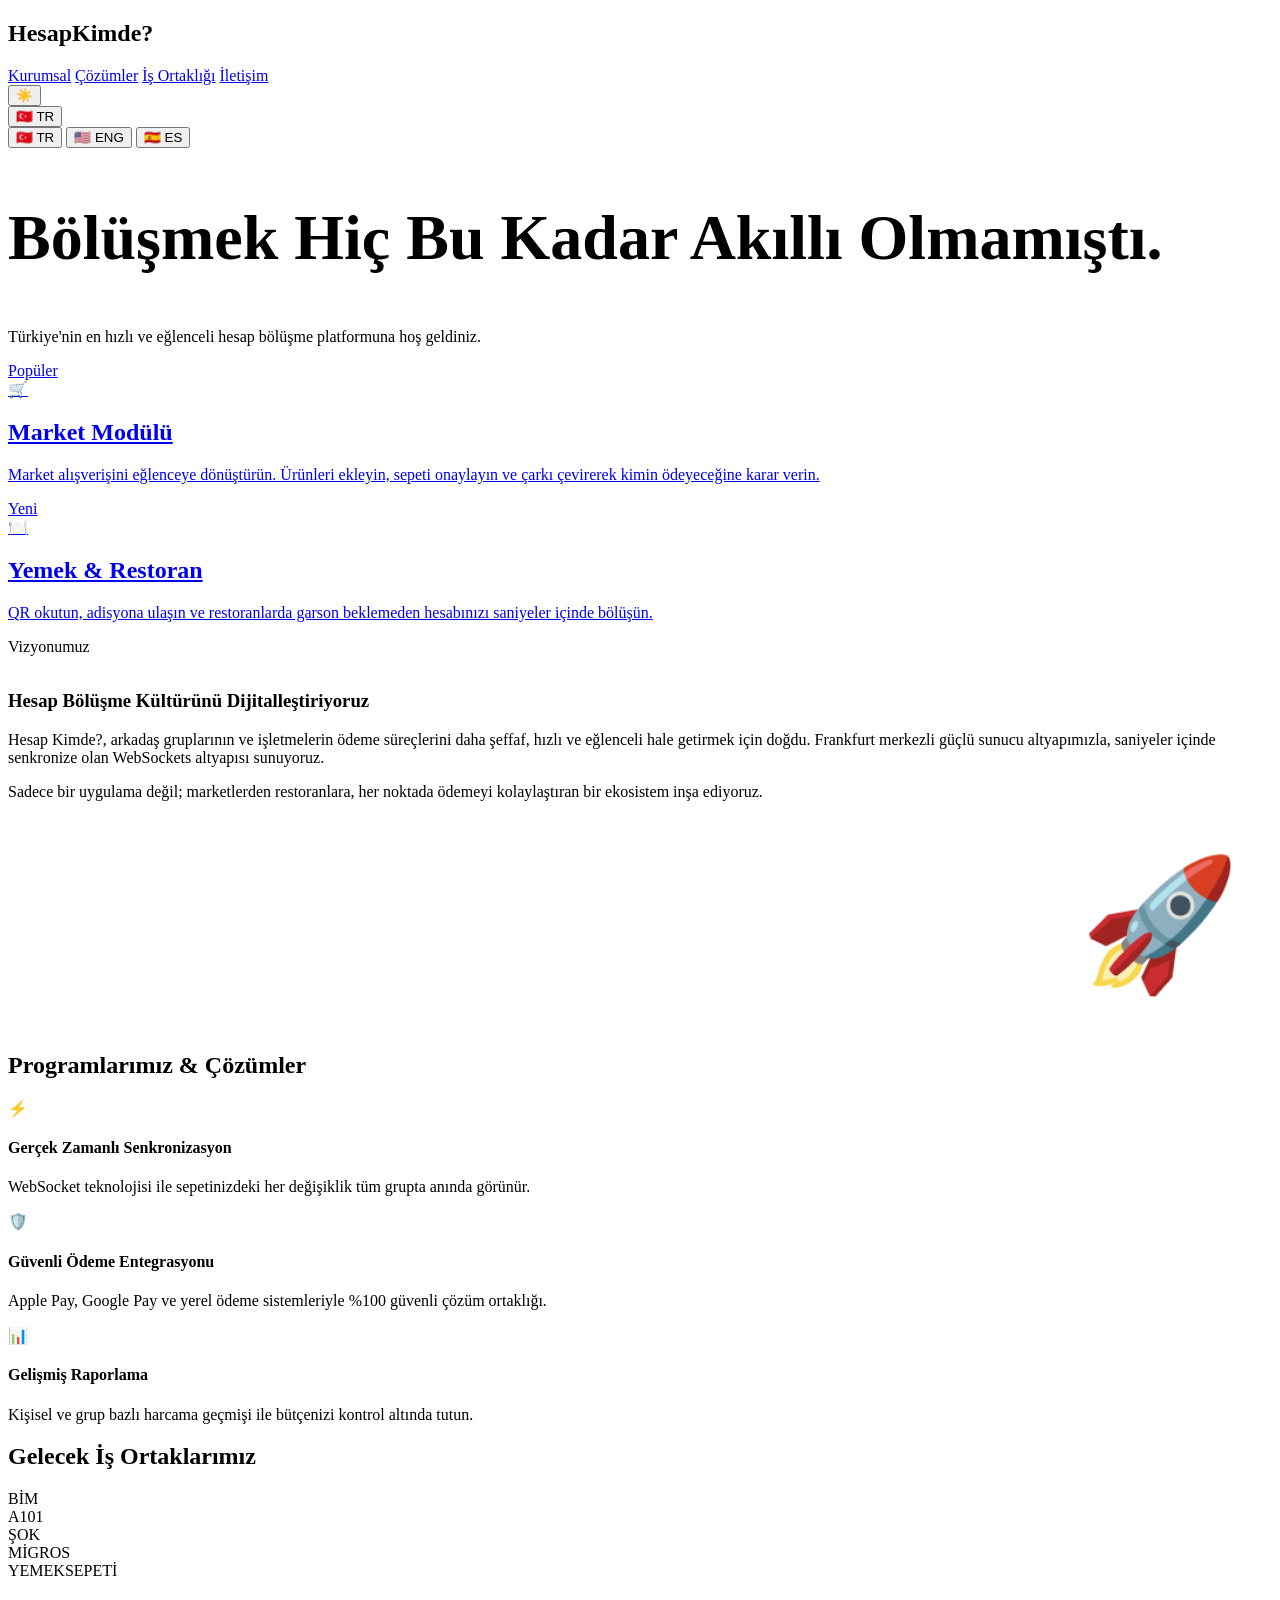
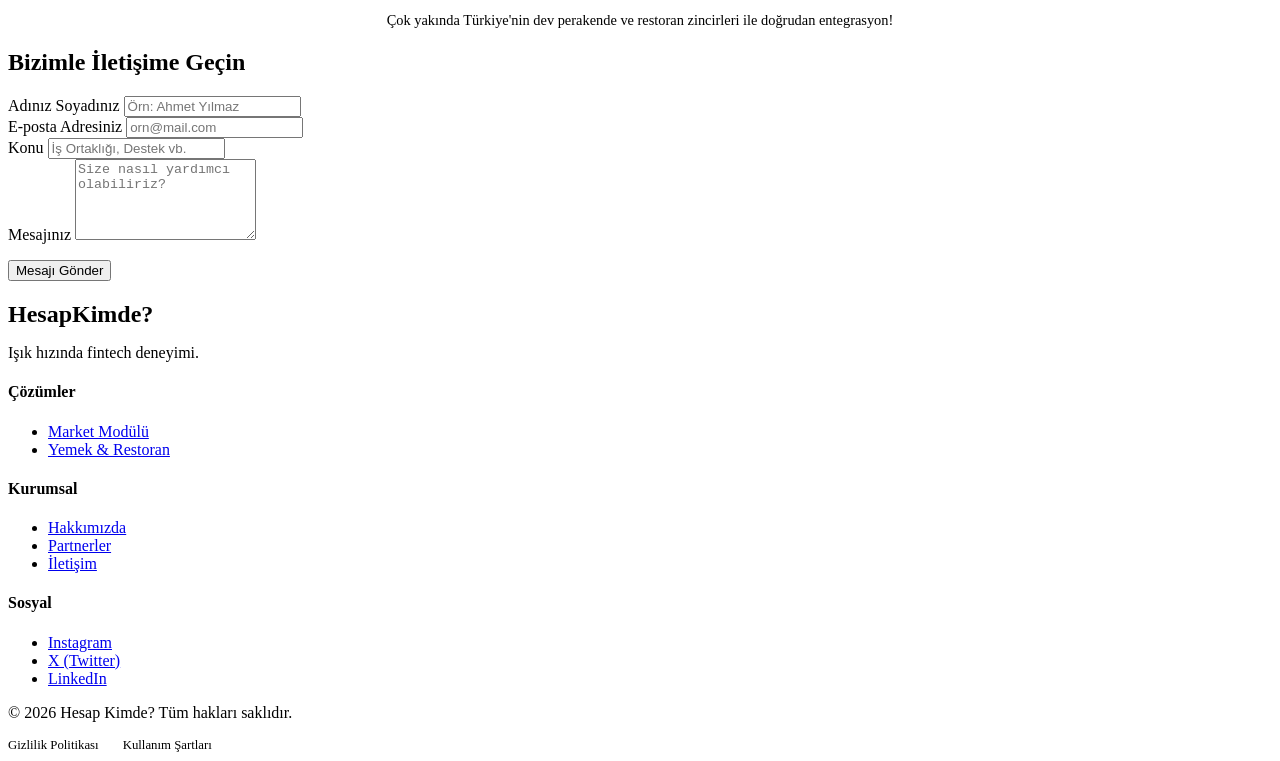
==== index.html @ e4a9351f "yyyy" ====
<!DOCTYPE html>
<html lang="tr">

<head>
    <meta charset="UTF-8">
    <meta name="viewport" content="width=device-width, initial-scale=1.0">
    <title>Hesap Kimde? | Masada Hesabı Kim Ödeyecek? Tek Tıkla Karar Ver!</title>

    <!-- SEO Meta Tags -->
    <meta name="description"
        content="Arkadaş grubunla hesabı kimin ödeyeceğine saniyeler içinde karar ver. Restoranlarda QR adisyon takibi ve markette atıştırmalık roulette deneyimi ile Türkiye'nin en hızlı hesap bölüşme platformu.">
    <meta name="keywords"
        content="hesap kimde, hesap bölüşme, restoran qr adisyon, market roulette, bakiye bölüşme, ödeme entegrasyonu, fintech, alman usulü ödeme">
    <meta name="author" content="Hesap Kimde Team">

    <!-- Open Graph / Social Media -->
    <meta property="og:type" content="website">
    <meta property="og:url" content="https://hesapkimde.net/">
    <meta property="og:title" content="Hesap Kimde? - Bölüşmek Hiç Bu Kadar Kolay Olmamıştı">
    <meta property="og:description"
        content="Arkadaş gruplarınızla markette veya restoranda hesabı kimin ödeyeceğine saniyeler içinde karar verin ve ödemenizi gerçekleştirin.">
    <meta property="og:image" content="/static/og-image.jpg">

    <link rel="stylesheet" href="/static/style.css?v=1.1">
    <link rel="stylesheet" href="/static/corporate.css">
    <link href="https://fonts.googleapis.com/css2?family=Outfit:wght@300;400;600;800&display=swap" rel="stylesheet">
    
    <!-- Preference Scripts -->
    <script src="/static/translations.js"></script>
    <script src="/static/preferences.js"></script>
</head>

<body>
    <div class="background-blobs">
        <div class="blob blob-1"></div>
        <div class="blob blob-2"></div>
    </div>

    <!-- Navigation Header -->
    <header class="main-header" id="navbar">
        <div class="logo-text">
            <h2 style="font-weight: 800;">Hesap<span class="highlight">Kimde?</span></h2>
        </div>
        <nav class="nav-links">
            <a href="#hakkimizda" data-i18n="nav_corporate">Kurumsal</a>
            <a href="#cozumler" data-i18n="nav_solutions">Çözümler</a>
            <a href="#partnerler" data-i18n="nav_partners">İş Ortaklığı</a>
            <a href="#iletisim" data-i18n="nav_contact">İletişim</a>
        </nav>
        <div class="pref-controls">
            <button class="theme-toggle" onclick="handleThemeToggle()" title="Tema Değiştir">
                <span id="theme-icon">☀️</span>
            </button>
            <div class="custom-dropdown" id="lang-dropdown">
                <button class="dropdown-trigger" onclick="toggleDropdown()">
                    <span id="current-lang-display">🇹🇷 TR</span>
                </button>
                <div class="dropdown-menu">
                    <button onclick="setLanguage('tr')">🇹🇷 TR</button>
                    <button onclick="setLanguage('en')">🇺🇸 ENG</button>
                    <button onclick="setLanguage('es')">🇪🇸 ES</button>
                </div>
            </div>
        </div>
    </header>

    <main>
        <!-- Hero / Portal Section -->
        <section id="portal" class="portal-container">
            <header class="portal-hero">
                <h1 style="font-size: clamp(2.5rem, 8vw, 4rem);" data-i18n="hero_title">Bölüşmek Hiç Bu Kadar <span class="highlight">Akıllı</span> Olmamıştı.</h1>
                <p data-i18n="hero_subtitle">Türkiye'nin en hızlı ve eğlenceli hesap bölüşme platformuna hoş geldiniz.</p>
            </header>

            <div class="portal-grid">
                <a href="/market" class="portal-card" id="market-card">
                    <span class="portal-badge" data-i18n="market_badge">Popüler</span>
                    <div class="icon">🛒</div>
                    <h2 data-i18n="market_title">Market Modülü</h2>
                    <p data-i18n="market_desc">Market alışverişini eğlenceye dönüştürün. Ürünleri ekleyin, sepeti onaylayın ve çarkı çevirerek kimin ödeyeceğine karar verin.</p>
                </a>

                <a href="/yemek" class="portal-card" id="yemek-card">
                    <span class="portal-badge" data-i18n="yemek_badge">Yeni</span>
                    <div class="icon">🍽️</div>
                    <h2 data-i18n="yemek_title">Yemek & Restoran</h2>
                    <p data-i18n="yemek_desc">QR okutun, adisyona ulaşın ve restoranlarda garson beklemeden hesabınızı saniyeler içinde bölüşün.</p>
                </a>
            </div>
        </section>

        <!-- About Us Section -->
        <section id="hakkimizda">
            <div class="about-grid">
                <div class="about-text">
                    <span class="portal-badge" style="position: static; margin-bottom: 1rem; display: inline-block;" data-i18n="about_badge">Vizyonumuz</span>
                    <h3 data-i18n="about_title">Hesap Bölüşme Kültürünü Dijitalleştiriyoruz</h3>
                    <p data-i18n="about_p1">
                        Hesap Kimde?, arkadaş gruplarının ve işletmelerin ödeme süreçlerini daha şeffaf, hızlı ve eğlenceli hale getirmek için doğdu. 
                        Frankfurt merkezli güçlü sunucu altyapımızla, saniyeler içinde senkronize olan WebSockets altyapısı sunuyoruz.
                    </p>
                    <p style="margin-top: 1rem;" data-i18n="about_p2">
                        Sadece bir uygulama değil; marketlerden restoranlara, her noktada ödemeyi kolaylaştıran bir ekosistem inşa ediyoruz.
                    </p>
                </div>
                <div class="about-visual" style="text-align: right;">
                    <div style="background: var(--bg-card); padding: 2rem; border-radius: 30px; border: 1px solid var(--glass-border); display: inline-block;">
                        <span style="font-size: 8rem;">🚀</span>
                    </div>
                </div>
            </div>
        </section>

        <!-- Solutions / Programs Section -->
        <section id="cozumler" style="background: rgba(255,255,255,0.02); border-radius: 50px;">
            <h2 class="section-title" data-i18n="solutions_title">Programlarımız & <span class="highlight">Çözümler</span></h2>
            <div class="solutions-container">
                <div class="solution-item">
                    <span class="bullet-icon">⚡</span>
                    <h4 data-i18n="sol_1_title">Gerçek Zamanlı Senkronizasyon</h4>
                    <p data-i18n="sol_1_desc">WebSocket teknolojisi ile sepetinizdeki her değişiklik tüm grupta anında görünür.</p>
                </div>
                <div class="solution-item">
                    <span class="bullet-icon">🛡️</span>
                    <h4 data-i18n="sol_2_title">Güvenli Ödeme Entegrasyonu</h4>
                    <p data-i18n="sol_2_desc">Apple Pay, Google Pay ve yerel ödeme sistemleriyle %100 güvenli çözüm ortaklığı.</p>
                </div>
                <div class="solution-item">
                    <span class="bullet-icon">📊</span>
                    <h4 data-i18n="sol_3_title">Gelişmiş Raporlama</h4>
                    <p data-i18n="sol_3_desc">Kişisel ve grup bazlı harcama geçmişi ile bütçenizi kontrol altında tutun.</p>
                </div>
            </div>
        </section>

        <!-- Partners Section -->
        <section id="partnerler">
            <h2 class="section-title" data-i18n="partners_title">Gelecek İş Ortaklarımız</h2>
            <div class="partners-grid">
                <div class="partner-logo">BİM</div>
                <div class="partner-logo">A101</div>
                <div class="partner-logo">ŞOK</div>
                <div class="partner-logo">MİGROS</div>
                <div class="partner-logo">YEMEKSEPETİ</div>
            </div>
            <p style="text-align: center; margin-top: 2rem; color: var(--text-muted); font-size: 0.9rem;" data-i18n="partners_subtitle">
                Çok yakında Türkiye'nin dev perakende ve restoran zincirleri ile doğrudan entegrasyon!
            </p>
        </section>

        <!-- Contact Form Section -->
        <section id="iletisim">
            <h2 class="section-title" data-i18n="contact_title">Bizimle <span class="highlight">İletişime</span> Geçin</h2>
            <div class="contact-wrapper">
                <form id="contact-form">
                    <div class="form-group">
                        <label for="name" data-i18n="form_name">Adınız Soyadınız</label>
                        <input type="text" id="name" data-i18n="form_name" placeholder="Örn: Ahmet Yılmaz" required>
                    </div>
                    <div class="form-group">
                        <label for="email" data-i18n="form_email">E-posta Adresiniz</label>
                        <input type="email" id="email" data-i18n="form_email" placeholder="orn@mail.com" required>
                    </div>
                    <div class="form-group">
                        <label for="subject" data-i18n="form_subject">Konu</label>
                        <input type="text" id="subject" data-i18n="form_subject" placeholder="İş Ortaklığı, Destek vb.">
                    </div>
                    <div class="form-group">
                        <label for="message" data-i18n="form_message">Mesajınız</label>
                        <textarea id="message" rows="5" data-i18n="form_message" placeholder="Size nasıl yardımcı olabiliriz?" required></textarea>
                    </div>
                    <button type="submit" class="btn primary-btn" style="margin-top: 1rem;" data-i18n="form_submit">Mesajı Gönder</button>
                </form>
            </div>
        </section>

        <!-- Footer Redesign -->
        <footer class="main-footer">
            <div class="footer-grid">
                <div class="footer-col">
                    <h2 style="font-weight: 800; margin-bottom: 1rem;">Hesap<span class="highlight">Kimde?</span></h2>
                    <p data-i18n="footer_subtitle">Işık hızında fintech deneyimi.</p>
                </div>
                <div class="footer-col">
                    <h4 data-i18n="nav_solutions">Çözümler</h4>
                    <ul class="footer-links">
                        <li><a href="/market" data-i18n="market_title">Market Modülü</a></li>
                        <li><a href="/yemek" data-i18n="yemek_title">Yemek & Restoran</a></li>
                    </ul>
                </div>
                <div class="footer-col">
                    <h4 data-i18n="nav_corporate">Kurumsal</h4>
                    <ul class="footer-links">
                        <li><a href="#hakkimizda" data-i18n="nav_corporate">Hakkımızda</a></li>
                        <li><a href="#partnerler" data-i18n="nav_partners">Partnerler</a></li>
                        <li><a href="#iletisim" data-i18n="nav_contact">İletişim</a></li>
                    </ul>
                </div>
                <div class="footer-col">
                    <h4 data-i18n="footer_social">Sosyal</h4>
                    <ul class="footer-links">
                        <li><a href="https://www.instagram.com/cereezersin/" target="_blank">Instagram</a></li>
                        <li><a href="#">X (Twitter)</a></li>
                        <li><a href="#">LinkedIn</a></li>
                    </ul>
                </div>
            </div>
            <div class="footer-bottom">
                <p data-i18n="footer_rights">&copy; 2026 Hesap Kimde? Tüm hakları saklıdır.</p>
                <div style="display: flex; gap: 1.5rem;">
                    <a href="#" style="font-size: 0.8rem; color: var(--text-muted); text-decoration: none;">Gizlilik Politikası</a>
                    <a href="#" style="font-size: 0.8rem; color: var(--text-muted); text-decoration: none;">Kullanım Şartları</a>
                </div>
            </div>
        </footer>
    </main>

    <script>
        // Navbar scroll effect
        window.addEventListener('scroll', () => {
            const navbar = document.getElementById('navbar');
            if (window.scrollY > 50) {
                navbar.classList.add('scrolled');
            } else {
                navbar.classList.remove('scrolled');
            }
        });

        // Smooth scrolling for navigation links
        document.querySelectorAll('.nav-links a').forEach(anchor => {
            anchor.addEventListener('click', function (e) {
                e.preventDefault();
                document.querySelector(this.getAttribute('href')).scrollIntoView({
                    behavior: 'smooth'
                });
            });
        });

        // Form submission placeholder
        document.getElementById('contact-form').addEventListener('submit', function(e) {
            e.preventDefault();
            const lang = localStorage.getItem('lang') || 'tr';
            const msg = lang === 'tr' ? 'Mesajınız başarıyla iletildi!' : (lang === 'en' ? 'Message sent successfully!' : '¡Mensaje enviado con éxito!');
            alert(msg);
            this.reset();
        });

        // Entrance animations for cards
        document.querySelectorAll('.portal-card').forEach((card, index) => {
            card.style.opacity = '0';
            card.style.transform = 'translateY(20px)';
            setTimeout(() => {
                card.style.transition = 'all 0.6s cubic-bezier(0.175, 0.885, 0.32, 1.275)';
                card.style.opacity = '1';
                card.style.transform = 'translateY(0)';
            }, 200 + (index * 150));
        });
    </script>
</body>

</html>
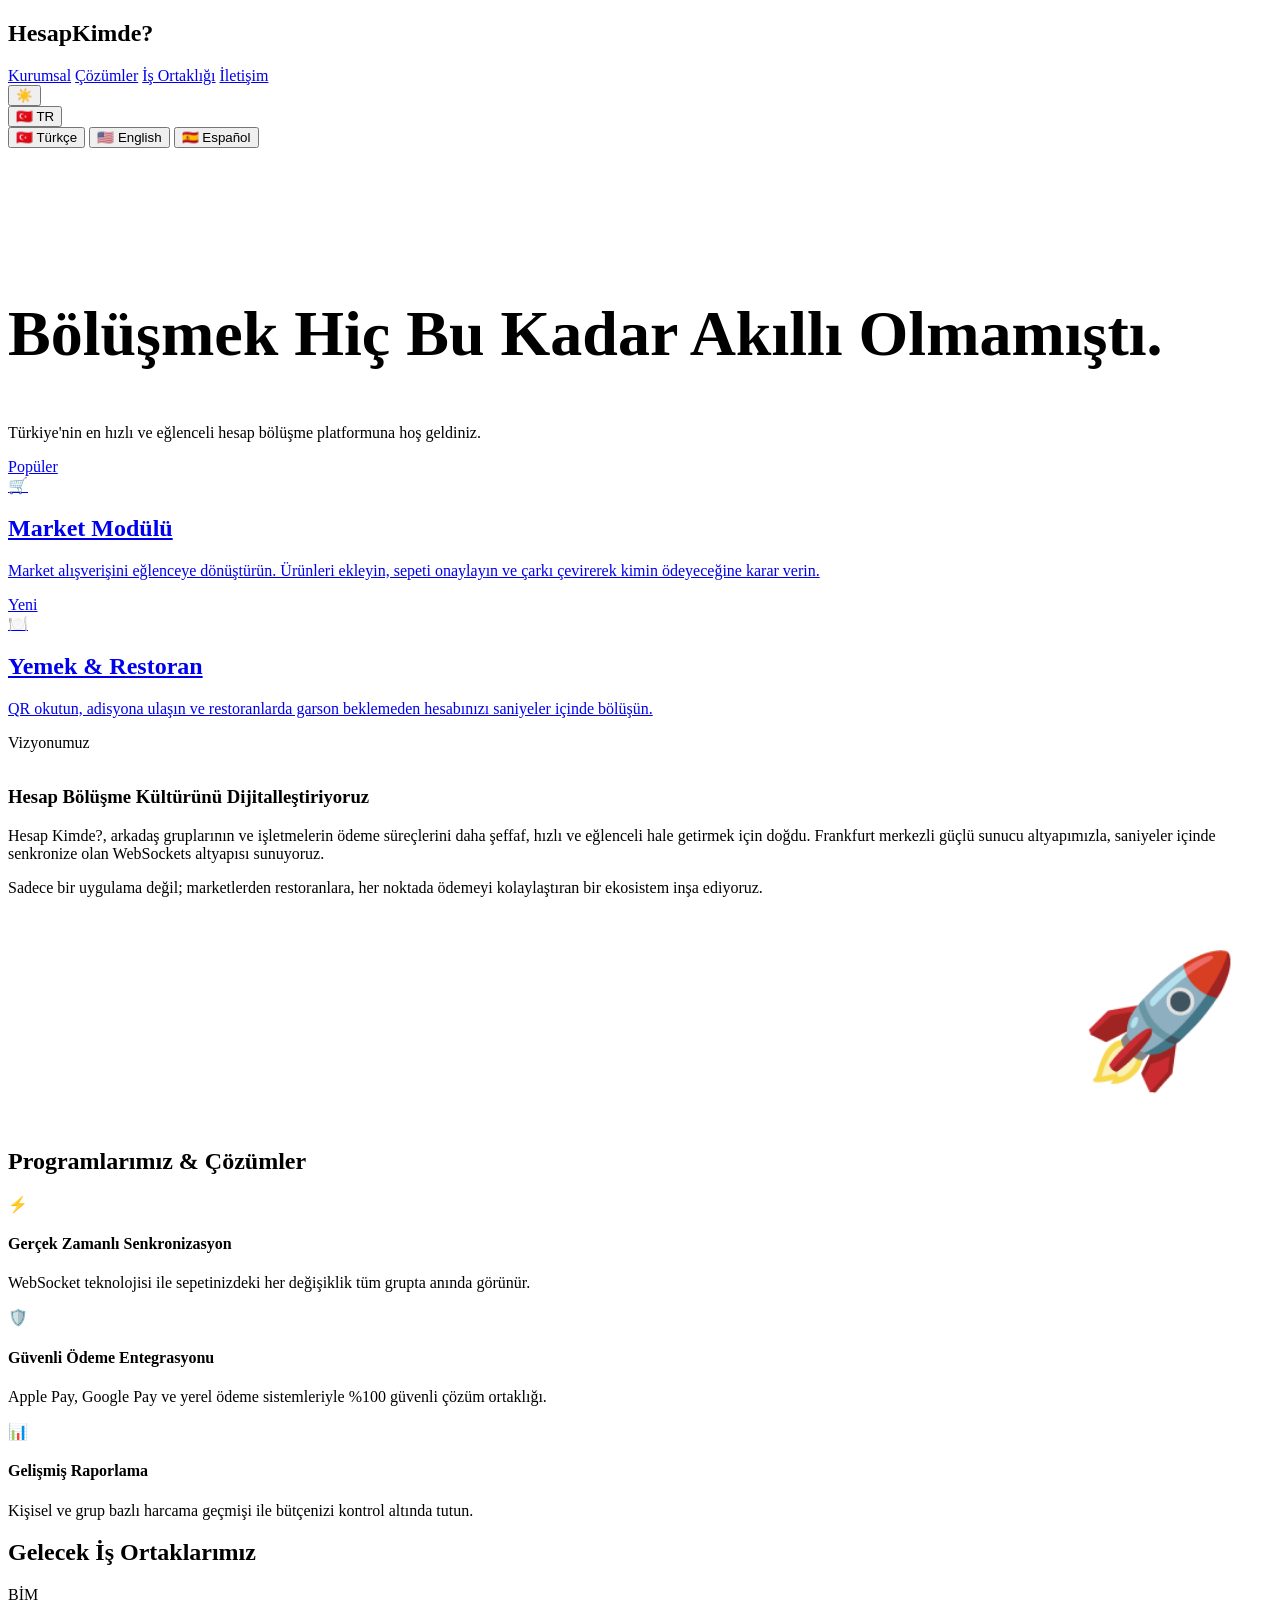
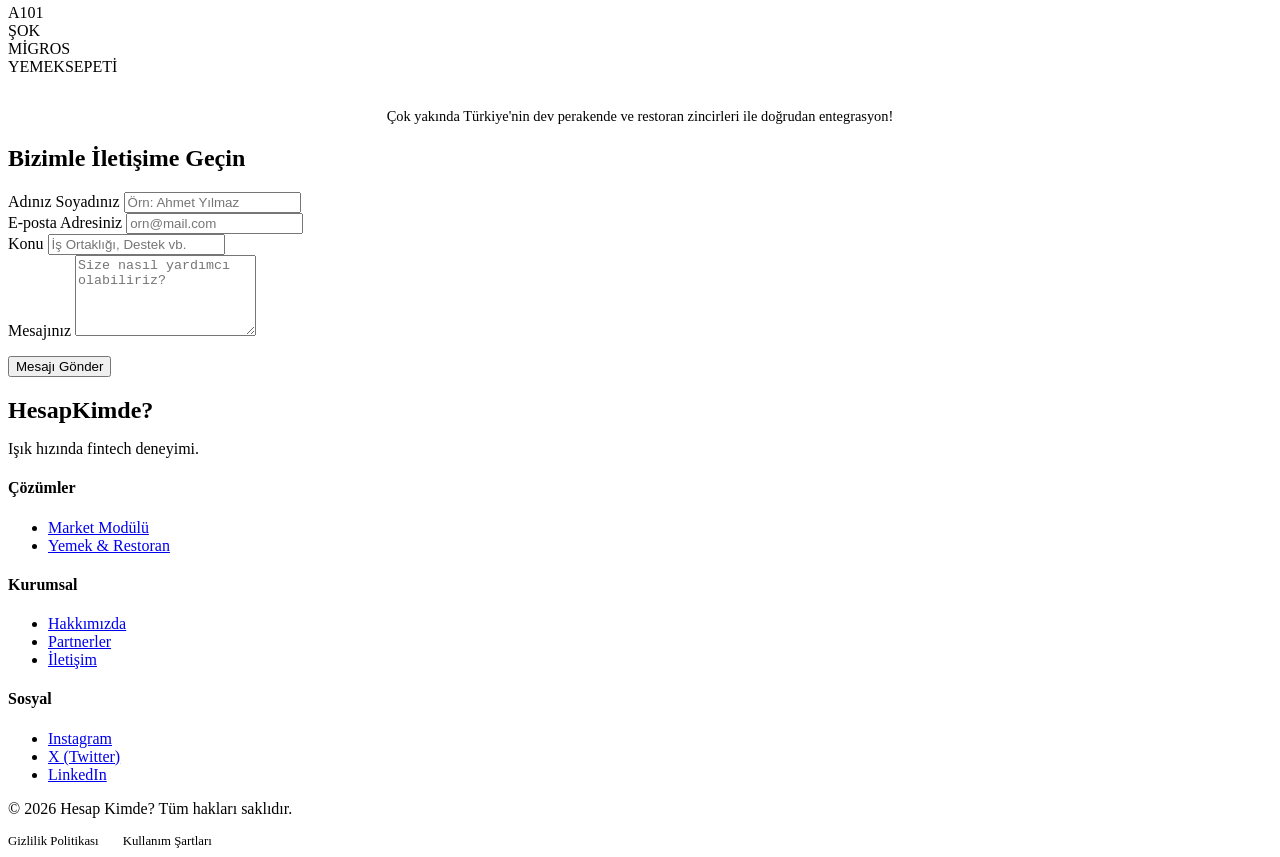
==== commit 3aac4957: "gmnder" ====
--- a/index.html
+++ b/index.html
@@ -56,9 +56,9 @@
                     <span id="current-lang-display">🇹🇷 TR</span>
                 </button>
                 <div class="dropdown-menu">
-                    <button onclick="setLanguage('tr')">🇹🇷 TR</button>
-                    <button onclick="setLanguage('en')">🇺🇸 ENG</button>
-                    <button onclick="setLanguage('es')">🇪🇸 ES</button>
+                    <button onclick="setLanguage('tr')">🇹🇷 Türkçe</button>
+                    <button onclick="setLanguage('en')">🇺🇸 English</button>
+                    <button onclick="setLanguage('es')">🇪🇸 Español</button>
                 </div>
             </div>
         </div>
@@ -66,7 +66,7 @@
 
     <main>
         <!-- Hero / Portal Section -->
-        <section id="portal" class="portal-container">
+        <section id="portal" class="portal-container" style="padding-top: 6rem;">
             <header class="portal-hero">
                 <h1 style="font-size: clamp(2.5rem, 8vw, 4rem);" data-i18n="hero_title">Bölüşmek Hiç Bu Kadar <span class="highlight">Akıllı</span> Olmamıştı.</h1>
                 <p data-i18n="hero_subtitle">Türkiye'nin en hızlı ve eğlenceli hesap bölüşme platformuna hoş geldiniz.</p>
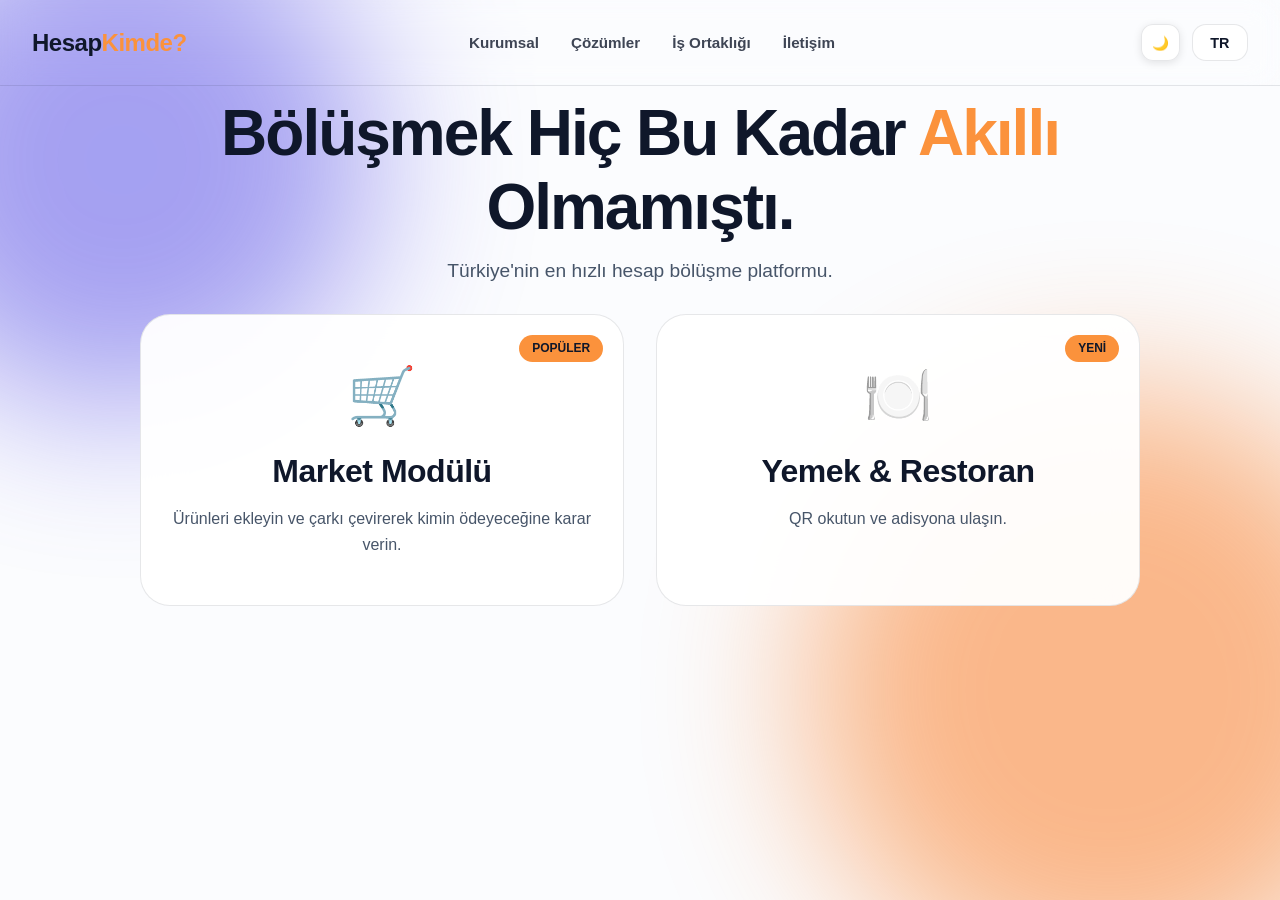
==== commit 16b46bea: "2046" ====
--- a/index.html
+++ b/index.html
@@ -6,28 +6,13 @@
     <meta name="viewport" content="width=device-width, initial-scale=1.0">
     <title>Hesap Kimde? | Masada Hesabı Kim Ödeyecek? Tek Tıkla Karar Ver!</title>
 
-    <!-- SEO Meta Tags -->
-    <meta name="description"
-        content="Arkadaş grubunla hesabı kimin ödeyeceğine saniyeler içinde karar ver. Restoranlarda QR adisyon takibi ve markette atıştırmalık roulette deneyimi ile Türkiye'nin en hızlı hesap bölüşme platformu.">
-    <meta name="keywords"
-        content="hesap kimde, hesap bölüşme, restoran qr adisyon, market roulette, bakiye bölüşme, ödeme entegrasyonu, fintech, alman usulü ödeme">
-    <meta name="author" content="Hesap Kimde Team">
+    <meta name="description" content="Arkadaş grubunla hesabı kimin ödeyeceğine saniyeler içinde karar ver.">
+    <link rel="stylesheet" href="style.css?v=1.1">
+    <link rel="stylesheet" href="corporate.css">
+    <link href="https://fonts.googleapis.com/css2?family=Outfit:wght@300;400;600;800&display=swap" rel="stylesheet">
 
-    <!-- Open Graph / Social Media -->
-    <meta property="og:type" content="website">
-    <meta property="og:url" content="https://hesapkimde.net/">
-    <meta property="og:title" content="Hesap Kimde? - Bölüşmek Hiç Bu Kadar Kolay Olmamıştı">
-    <meta property="og:description"
-        content="Arkadaş gruplarınızla markette veya restoranda hesabı kimin ödeyeceğine saniyeler içinde karar verin ve ödemenizi gerçekleştirin.">
-    <meta property="og:image" content="/static/og-image.jpg">
-
-    <link rel="stylesheet" href="/static/style.css?v=1.1">
-    <link rel="stylesheet" href="/static/corporate.css">
-    <link href="https://fonts.googleapis.com/css2?family=Outfit:wght@300;400;600;800&display=swap" rel="stylesheet">
-    
-    <!-- Preference Scripts -->
-    <script src="/static/translations.js"></script>
-    <script src="/static/preferences.js"></script>
+    <script src="translations.js"></script>
+    <script src="preferences.js"></script>
 </head>
 
 <body>
@@ -36,221 +21,70 @@
         <div class="blob blob-2"></div>
     </div>
 
-    <!-- Navigation Header -->
     <header class="main-header" id="navbar">
         <div class="logo-text">
             <h2 style="font-weight: 800;">Hesap<span class="highlight">Kimde?</span></h2>
         </div>
         <nav class="nav-links">
-            <a href="#hakkimizda" data-i18n="nav_corporate">Kurumsal</a>
-            <a href="#cozumler" data-i18n="nav_solutions">Çözümler</a>
-            <a href="#partnerler" data-i18n="nav_partners">İş Ortaklığı</a>
-            <a href="#iletisim" data-i18n="nav_contact">İletişim</a>
+            <a href="#hakkimizda">Kurumsal</a>
+            <a href="#cozumler">Çözümler</a>
+            <a href="#partnerler">İş Ortaklığı</a>
+            <a href="#iletisim">İletişim</a>
         </nav>
         <div class="pref-controls">
-            <button class="theme-toggle" onclick="handleThemeToggle()" title="Tema Değiştir">
-                <span id="theme-icon">☀️</span>
-            </button>
+            <button class="theme-toggle" onclick="handleThemeToggle()"><span id="theme-icon">☀️</span></button>
             <div class="custom-dropdown" id="lang-dropdown">
-                <button class="dropdown-trigger" onclick="toggleDropdown()">
-                    <span id="current-lang-display">🇹🇷 TR</span>
-                </button>
+                <button class="dropdown-trigger" onclick="toggleDropdown()"><span
+                        id="current-lang-text">TR</span></button>
                 <div class="dropdown-menu">
-                    <button onclick="setLanguage('tr')">🇹🇷 Türkçe</button>
-                    <button onclick="setLanguage('en')">🇺🇸 English</button>
-                    <button onclick="setLanguage('es')">🇪🇸 Español</button>
+                    <button onclick="setLanguage('tr')">Türkçe</button>
+                    <button onclick="setLanguage('en')">English</button>
                 </div>
             </div>
         </div>
     </header>
 
     <main>
-        <!-- Hero / Portal Section -->
         <section id="portal" class="portal-container" style="padding-top: 6rem;">
             <header class="portal-hero">
-                <h1 style="font-size: clamp(2.5rem, 8vw, 4rem);" data-i18n="hero_title">Bölüşmek Hiç Bu Kadar <span class="highlight">Akıllı</span> Olmamıştı.</h1>
-                <p data-i18n="hero_subtitle">Türkiye'nin en hızlı ve eğlenceli hesap bölüşme platformuna hoş geldiniz.</p>
+                <h1 style="font-size: clamp(2.5rem, 8vw, 4rem);">Bölüşmek Hiç Bu Kadar <span
+                        class="highlight">Akıllı</span> Olmamıştı.</h1>
+                <p>Türkiye'nin en hızlı hesap bölüşme platformu.</p>
             </header>
 
             <div class="portal-grid">
                 <a href="/market" class="portal-card" id="market-card">
-                    <span class="portal-badge" data-i18n="market_badge">Popüler</span>
+                    <span class="portal-badge">Popüler</span>
                     <div class="icon">🛒</div>
-                    <h2 data-i18n="market_title">Market Modülü</h2>
-                    <p data-i18n="market_desc">Market alışverişini eğlenceye dönüştürün. Ürünleri ekleyin, sepeti onaylayın ve çarkı çevirerek kimin ödeyeceğine karar verin.</p>
+                    <h2>Market Modülü</h2>
+                    <p>Ürünleri ekleyin ve çarkı çevirerek kimin ödeyeceğine karar verin.</p>
                 </a>
-
                 <a href="/yemek" class="portal-card" id="yemek-card">
-                    <span class="portal-badge" data-i18n="yemek_badge">Yeni</span>
+                    <span class="portal-badge">Yeni</span>
                     <div class="icon">🍽️</div>
-                    <h2 data-i18n="yemek_title">Yemek & Restoran</h2>
-                    <p data-i18n="yemek_desc">QR okutun, adisyona ulaşın ve restoranlarda garson beklemeden hesabınızı saniyeler içinde bölüşün.</p>
+                    <h2>Yemek & Restoran</h2>
+                    <p>QR okutun ve adisyona ulaşın.</p>
                 </a>
             </div>
         </section>
 
-        <!-- About Us Section -->
-        <section id="hakkimizda">
-            <div class="about-grid">
-                <div class="about-text">
-                    <span class="portal-badge" style="position: static; margin-bottom: 1rem; display: inline-block;" data-i18n="about_badge">Vizyonumuz</span>
-                    <h3 data-i18n="about_title">Hesap Bölüşme Kültürünü Dijitalleştiriyoruz</h3>
-                    <p data-i18n="about_p1">
-                        Hesap Kimde?, arkadaş gruplarının ve işletmelerin ödeme süreçlerini daha şeffaf, hızlı ve eğlenceli hale getirmek için doğdu. 
-                        Frankfurt merkezli güçlü sunucu altyapımızla, saniyeler içinde senkronize olan WebSockets altyapısı sunuyoruz.
-                    </p>
-                    <p style="margin-top: 1rem;" data-i18n="about_p2">
-                        Sadece bir uygulama değil; marketlerden restoranlara, her noktada ödemeyi kolaylaştıran bir ekosistem inşa ediyoruz.
-                    </p>
-                </div>
-                <div class="about-visual" style="text-align: right;">
-                    <div style="background: var(--bg-card); padding: 2rem; border-radius: 30px; border: 1px solid var(--glass-border); display: inline-block;">
-                        <span style="font-size: 8rem;">🚀</span>
-                    </div>
-                </div>
-            </div>
-        </section>
-
-        <!-- Solutions / Programs Section -->
-        <section id="cozumler" style="background: rgba(255,255,255,0.02); border-radius: 50px;">
-            <h2 class="section-title" data-i18n="solutions_title">Programlarımız & <span class="highlight">Çözümler</span></h2>
-            <div class="solutions-container">
-                <div class="solution-item">
-                    <span class="bullet-icon">⚡</span>
-                    <h4 data-i18n="sol_1_title">Gerçek Zamanlı Senkronizasyon</h4>
-                    <p data-i18n="sol_1_desc">WebSocket teknolojisi ile sepetinizdeki her değişiklik tüm grupta anında görünür.</p>
-                </div>
-                <div class="solution-item">
-                    <span class="bullet-icon">🛡️</span>
-                    <h4 data-i18n="sol_2_title">Güvenli Ödeme Entegrasyonu</h4>
-                    <p data-i18n="sol_2_desc">Apple Pay, Google Pay ve yerel ödeme sistemleriyle %100 güvenli çözüm ortaklığı.</p>
-                </div>
-                <div class="solution-item">
-                    <span class="bullet-icon">📊</span>
-                    <h4 data-i18n="sol_3_title">Gelişmiş Raporlama</h4>
-                    <p data-i18n="sol_3_desc">Kişisel ve grup bazlı harcama geçmişi ile bütçenizi kontrol altında tutun.</p>
-                </div>
-            </div>
-        </section>
-
-        <!-- Partners Section -->
-        <section id="partnerler">
-            <h2 class="section-title" data-i18n="partners_title">Gelecek İş Ortaklarımız</h2>
-            <div class="partners-grid">
-                <div class="partner-logo">BİM</div>
-                <div class="partner-logo">A101</div>
-                <div class="partner-logo">ŞOK</div>
-                <div class="partner-logo">MİGROS</div>
-                <div class="partner-logo">YEMEKSEPETİ</div>
-            </div>
-            <p style="text-align: center; margin-top: 2rem; color: var(--text-muted); font-size: 0.9rem;" data-i18n="partners_subtitle">
-                Çok yakında Türkiye'nin dev perakende ve restoran zincirleri ile doğrudan entegrasyon!
-            </p>
-        </section>
-
-        <!-- Contact Form Section -->
-        <section id="iletisim">
-            <h2 class="section-title" data-i18n="contact_title">Bizimle <span class="highlight">İletişime</span> Geçin</h2>
-            <div class="contact-wrapper">
-                <form id="contact-form">
-                    <div class="form-group">
-                        <label for="name" data-i18n="form_name">Adınız Soyadınız</label>
-                        <input type="text" id="name" data-i18n="form_name" placeholder="Örn: Ahmet Yılmaz" required>
-                    </div>
-                    <div class="form-group">
-                        <label for="email" data-i18n="form_email">E-posta Adresiniz</label>
-                        <input type="email" id="email" data-i18n="form_email" placeholder="orn@mail.com" required>
-                    </div>
-                    <div class="form-group">
-                        <label for="subject" data-i18n="form_subject">Konu</label>
-                        <input type="text" id="subject" data-i18n="form_subject" placeholder="İş Ortaklığı, Destek vb.">
-                    </div>
-                    <div class="form-group">
-                        <label for="message" data-i18n="form_message">Mesajınız</label>
-                        <textarea id="message" rows="5" data-i18n="form_message" placeholder="Size nasıl yardımcı olabiliriz?" required></textarea>
-                    </div>
-                    <button type="submit" class="btn primary-btn" style="margin-top: 1rem;" data-i18n="form_submit">Mesajı Gönder</button>
-                </form>
-            </div>
-        </section>
-
-        <!-- Footer Redesign -->
-        <footer class="main-footer">
-            <div class="footer-grid">
-                <div class="footer-col">
-                    <h2 style="font-weight: 800; margin-bottom: 1rem;">Hesap<span class="highlight">Kimde?</span></h2>
-                    <p data-i18n="footer_subtitle">Işık hızında fintech deneyimi.</p>
-                </div>
-                <div class="footer-col">
-                    <h4 data-i18n="nav_solutions">Çözümler</h4>
-                    <ul class="footer-links">
-                        <li><a href="/market" data-i18n="market_title">Market Modülü</a></li>
-                        <li><a href="/yemek" data-i18n="yemek_title">Yemek & Restoran</a></li>
-                    </ul>
-                </div>
-                <div class="footer-col">
-                    <h4 data-i18n="nav_corporate">Kurumsal</h4>
-                    <ul class="footer-links">
-                        <li><a href="#hakkimizda" data-i18n="nav_corporate">Hakkımızda</a></li>
-                        <li><a href="#partnerler" data-i18n="nav_partners">Partnerler</a></li>
-                        <li><a href="#iletisim" data-i18n="nav_contact">İletişim</a></li>
-                    </ul>
-                </div>
-                <div class="footer-col">
-                    <h4 data-i18n="footer_social">Sosyal</h4>
-                    <ul class="footer-links">
-                        <li><a href="https://www.instagram.com/cereezersin/" target="_blank">Instagram</a></li>
-                        <li><a href="#">X (Twitter)</a></li>
-                        <li><a href="#">LinkedIn</a></li>
-                    </ul>
-                </div>
-            </div>
-            <div class="footer-bottom">
-                <p data-i18n="footer_rights">&copy; 2026 Hesap Kimde? Tüm hakları saklıdır.</p>
-                <div style="display: flex; gap: 1.5rem;">
-                    <a href="#" style="font-size: 0.8rem; color: var(--text-muted); text-decoration: none;">Gizlilik Politikası</a>
-                    <a href="#" style="font-size: 0.8rem; color: var(--text-muted); text-decoration: none;">Kullanım Şartları</a>
-                </div>
-            </div>
-        </footer>
     </main>
 
+    <script src="script.js"></script>
     <script>
-        // Navbar scroll effect
+        // Senin orijinal scriptindeki tüm animasyon ve scroll kodları
         window.addEventListener('scroll', () => {
             const navbar = document.getElementById('navbar');
-            if (window.scrollY > 50) {
-                navbar.classList.add('scrolled');
-            } else {
-                navbar.classList.remove('scrolled');
-            }
+            if (window.scrollY > 50) navbar.classList.add('scrolled');
+            else navbar.classList.remove('scrolled');
         });
 
-        // Smooth scrolling for navigation links
-        document.querySelectorAll('.nav-links a').forEach(anchor => {
-            anchor.addEventListener('click', function (e) {
-                e.preventDefault();
-                document.querySelector(this.getAttribute('href')).scrollIntoView({
-                    behavior: 'smooth'
-                });
-            });
-        });
-
-        // Form submission placeholder
-        document.getElementById('contact-form').addEventListener('submit', function(e) {
-            e.preventDefault();
-            const lang = localStorage.getItem('lang') || 'tr';
-            const msg = lang === 'tr' ? 'Mesajınız başarıyla iletildi!' : (lang === 'en' ? 'Message sent successfully!' : '¡Mensaje enviado con éxito!');
-            alert(msg);
-            this.reset();
-        });
-
-        // Entrance animations for cards
+        // Portal kartları giriş animasyonu
         document.querySelectorAll('.portal-card').forEach((card, index) => {
             card.style.opacity = '0';
             card.style.transform = 'translateY(20px)';
             setTimeout(() => {
-                card.style.transition = 'all 0.6s cubic-bezier(0.175, 0.885, 0.32, 1.275)';
+                card.style.transition = 'all 0.6s ease';
                 card.style.opacity = '1';
                 card.style.transform = 'translateY(0)';
             }, 200 + (index * 150));
--- a/style.css
+++ b/style.css
@@ -0,0 +1,2000 @@
+:root {
+    /* Base Variables (Dark/Default) */
+    --bg-dark: #070a13; /* Deeper Premium Night */
+    --bg-card: rgba(13, 18, 33, 0.85);
+    --bg-nav: rgba(7, 10, 19, 0.9);
+    --bg-footer: #04060c;
+    --primary: #fb923c;
+    --primary-hover: #f97316;
+    --success: #10b981;
+    --danger: #f43f5e;
+    --text-main: #f1f5f9;
+    --text-muted: #64748b;
+    --glass-border: rgba(255, 255, 255, 0.08);
+    --glass-shadow: 0 12px 40px rgba(0, 0, 0, 0.6);
+}
+
+.light-theme {
+    --bg-dark: #f8fafc;
+    --bg-card: rgba(255, 255, 255, 0.8);
+    --bg-nav: rgba(255, 255, 255, 0.9);
+    --bg-footer: #f1f5f9;
+    --text-main: #0f172a;
+    --text-muted: #475569;
+    --glass-border: rgba(15, 23, 42, 0.1);
+    --glass-shadow: 0 8px 32px 0 rgba(15, 23, 42, 0.05);
+}
+
+/* Preference Controls */
+.pref-controls {
+    display: flex;
+    align-items: center;
+    gap: 0.75rem;
+    margin-left: 1.5rem;
+}
+
+.theme-toggle, .lang-select {
+    background: var(--bg-card);
+    border: 1px solid var(--glass-border);
+    color: var(--text-main);
+    padding: 0.6rem;
+    border-radius: 12px;
+    cursor: pointer;
+    font-family: inherit;
+    font-size: 0.85rem;
+    display: flex;
+    align-items: center;
+    justify-content: center;
+    transition: 0.3s cubic-bezier(0.4, 0, 0.2, 1);
+    box-shadow: 0 2px 8px rgba(0,0,0,0.1);
+}
+
+.theme-toggle:hover, .lang-select:hover {
+    border-color: var(--primary);
+    transform: translateY(-2px);
+    box-shadow: 0 4px 12px rgba(251, 146, 60, 0.2);
+}
+
+.lang-select {
+    padding-right: 2.2rem;
+    appearance: none;
+    font-weight: 600;
+    background-image: url("data:image/svg+xml,%3Csvg xmlns='http://www.w3.org/2000/svg' width='12' height='12' fill='%23fb923c' viewBox='0 0 16 16'%3E%3Cpath d='M7.247 11.14 2.451 5.658C1.885 5.013 2.345 4 3.204 4h9.592a1 1 0 0 1 .753 1.659l-4.796 5.48a1 1 0 0 1-1.506 0z'/%3E%3C/svg%3E");
+    background-repeat: no-repeat;
+    background-position: calc(100% - 0.75rem) center;
+}
+
+
+
+* { margin: 0; padding: 0; box-sizing: border-box; }
+
+
+
+body {
+
+    font-family: 'Outfit', sans-serif;
+
+    background-color: var(--bg-dark);
+
+    color: var(--text-main);
+
+    min-height: 100vh;
+
+    overflow-x: hidden;
+
+}
+
+
+
+.background-blobs { position: fixed; top: 0; left: 0; width: 100%; height: 100%; z-index: -1; overflow: hidden; }
+
+.blob { position: absolute; border-radius: 50%; filter: blur(80px); opacity: 0.5; animation: float 10s ease-in-out infinite alternate; }
+
+.blob-1 { top: -10%; left: -10%; width: 500px; height: 500px; background: #4f46e5; }
+
+.blob-2 { bottom: -10%; right: -10%; width: 600px; height: 600px; background: #f97316; animation-delay: -5s; }
+
+
+
+@keyframes float {
+
+    0% { transform: translate(0, 0) scale(1); }
+
+    100% { transform: translate(30px, 50px) scale(1.1); }
+
+}
+
+
+
+.modal {
+
+    position: fixed; top: 0; left: 0; width: 100%; height: 100%;
+
+    background: rgba(0,0,0,0.8);
+
+    backdrop-filter: blur(5px);
+
+    display: none;
+
+    justify-content: center;
+
+    align-items: center;
+
+    z-index: 100;
+
+}
+
+.modal.active { display: flex; }
+
+
+
+.modal-content {
+
+    background: var(--bg-card);
+
+    padding: 3rem; border-radius: 30px;
+
+    border: 1px solid var(--glass-border);
+
+    text-align: center;
+
+    box-shadow: var(--glass-shadow);
+
+    width: 90%;
+
+    max-width: 500px;
+
+}
+
+.modal-content input, .create-form input, .lobby-username-section input {
+
+    margin: 1rem 0; padding: 1rem; width: 100%; border-radius: 12px;
+
+    border: 1px solid var(--glass-border); background: rgba(255,255,255,0.05); color: white;
+
+    font-size: 1.1rem; outline: none; transition: 0.2s;
+
+}
+
+.modal-content input:focus, .create-form input:focus, .lobby-username-section input:focus {
+
+    border-color: var(--primary); background: rgba(255,255,255,0.1);
+
+}
+
+
+
+.modal-actions {
+
+    display: flex; gap: 1rem; margin-top: 1.5rem;
+
+}
+
+
+
+.lobby-portal {
+
+    background: var(--bg-card);
+
+    width: 90%;
+
+    max-width: 700px;
+
+    border-radius: 30px;
+
+    border: 1px solid var(--glass-border);
+
+    box-shadow: var(--glass-shadow);
+
+    display: flex;
+
+    flex-direction: column;
+
+    overflow: hidden;
+
+    animation: panelSlideIn 0.4s cubic-bezier(0.17, 0.67, 0.12, 0.99);
+
+}
+
+
+
+.lobby-header {
+
+    background: rgba(255,255,255,0.03);
+
+    padding: 2rem;
+
+    text-align: center;
+
+    border-bottom: 1px solid var(--glass-border);
+
+}
+
+
+
+.lobby-tabs {
+
+    display: flex;
+
+    background: rgba(0,0,0,0.2);
+
+    padding: 0.4rem;
+
+    border-radius: 15px;
+
+    margin-top: 1.5rem;
+
+    gap: 0.5rem;
+
+}
+
+
+
+.tab-btn {
+
+    flex: 1;
+
+    padding: 0.75rem;
+
+    border: none;
+
+    background: transparent;
+
+    color: var(--text-muted);
+
+    border-radius: 10px;
+
+    cursor: pointer;
+
+    font-weight: 600;
+
+    transition: 0.2s;
+
+    font-family: 'Outfit';
+
+}
+
+
+
+.tab-btn.active {
+
+    background: var(--primary);
+
+    color: white;
+
+    box-shadow: 0 4px 12px rgba(249, 115, 22, 0.3);
+
+}
+
+
+
+.tab-content {
+
+    display: none;
+
+    padding: 2rem;
+
+    max-height: 450px;
+
+    overflow-y: auto;
+
+}
+
+
+
+.tab-content.active {
+
+    display: block;
+
+}
+
+
+
+.lobby-username-section {
+
+    padding: 0 2rem;
+
+    margin-top: 1rem;
+
+}
+
+
+
+.room-list {
+
+    display: grid;
+
+    grid-template-columns: repeat(auto-fill, minmax(280px, 1fr));
+
+    gap: 1rem;
+
+    margin-top: 1rem;
+
+}
+
+
+
+.room-card {
+
+    background: rgba(255,255,255,0.04);
+
+    border: 1px solid var(--glass-border);
+
+    border-radius: 16px;
+
+    padding: 1.25rem;
+
+    cursor: pointer;
+
+    transition: 0.3s cubic-bezier(0.4, 0, 0.2, 1);
+
+    position: relative;
+
+    overflow: hidden;
+
+}
+
+
+
+.room-card:hover {
+
+    background: rgba(255,255,255,0.08);
+
+    border-color: var(--primary);
+
+    transform: translateY(-3px);
+
+}
+
+
+
+.room-card .room-info {
+
+    display: flex;
+
+    justify-content: space-between;
+
+    align-items: center;
+
+}
+
+
+
+.room-name {
+
+    font-weight: bold;
+
+    font-size: 1.2rem;
+
+}
+
+
+
+.room-count {
+
+    background: rgba(0,0,0,0.3);
+
+    padding: 0.3rem 0.7rem;
+
+    border-radius: 20px;
+
+    font-size: 0.85rem;
+
+    color: var(--primary);
+
+}
+
+
+
+.room-join-hint {
+
+    font-size: 0.75rem;
+
+    color: var(--text-muted);
+
+    margin-top: 0.5rem;
+
+    opacity: 0;
+
+    transition: 0.2s;
+
+}
+
+
+
+.room-card:hover .room-join-hint {
+
+    opacity: 1;
+
+}
+
+
+
+.room-card.protected {
+
+    border-left: 4px solid #facc15;
+
+}
+
+
+
+.no-rooms {
+
+    grid-column: 1 / -1;
+
+    text-align: center;
+
+    padding: 3rem;
+
+    color: var(--text-muted);
+
+    border: 2px dashed var(--glass-border);
+
+    border-radius: 20px;
+
+}
+
+
+
+.btn {
+
+    padding: 1rem 2rem; border: none; border-radius: 12px; cursor: pointer;
+
+    font-weight: bold; font-size: 1.1rem; transition: 0.2s; font-family: 'Outfit';
+
+}
+
+.primary-btn { background: var(--primary); color: white; width: 100%; }
+
+.primary-btn:hover { background: var(--primary-hover); }
+
+
+
+.approve-btn { background: var(--glass-border); color: white; width: 100%; margin-top: 1rem; border: 1px solid var(--success); }
+
+.approve-btn.approved { background: var(--success); color: white; }
+
+
+
+.danger-btn { background: var(--danger); color: white; padding: 1rem 3rem; font-size: 1.5rem; border-radius: 50px; }
+
+.danger-btn:disabled { opacity: 0.5; cursor: not-allowed; }
+
+.outline-btn {
+
+    background: transparent;
+
+    color: var(--text-main);
+
+    border: 2px solid var(--glass-border);
+
+    padding: 0.85rem 1.25rem;
+
+    width: auto;
+
+}
+
+.outline-btn:hover { border-color: var(--primary); color: var(--primary); }
+
+
+
+.app-layout {
+
+    display: flex; height: 100vh;
+
+}
+
+.shop-area { flex: 1; padding: 2rem; overflow-y: auto; }
+
+.cart-area { 
+
+    width: 350px; background: rgba(15, 23, 42, 0.8); 
+
+    border-left: 1px solid var(--glass-border);
+
+    padding: 2rem; display: flex; flex-direction: column; overflow-y:auto;
+
+}
+
+
+
+h1 { font-size: 2.5rem; font-weight: 800; margin-bottom: 0.5rem; }
+
+.highlight { color: var(--primary); }
+
+
+
+.search-container { margin: 2rem 0; }
+
+#search-input {
+
+    width: 100%; padding: 1rem 1.5rem; font-size: 1.1rem; background: var(--bg-card);
+
+    border: 1px solid var(--glass-border); border-radius: 50px; color: var(--text-main); outline: none;
+
+}
+
+#search-input:focus { border-color: var(--primary); }
+
+
+
+.category-filters {
+
+    display: flex;
+
+    flex-wrap: wrap;
+
+    gap: 0.75rem;
+
+    margin-bottom: 2rem;
+
+}
+
+
+
+.cat-btn {
+
+    padding: 0.6rem 1.2rem;
+
+    border: 1px solid var(--glass-border);
+
+    border-radius: 50px;
+
+    background: var(--bg-card);
+
+    color: var(--text-muted);
+
+    font-family: 'Outfit', sans-serif;
+
+    font-size: 0.95rem;
+
+    cursor: pointer;
+
+    transition: all 0.2s ease;
+
+    backdrop-filter: blur(8px);
+
+}
+
+.cat-btn:hover {
+
+    border-color: var(--primary);
+
+    color: var(--text-main);
+
+}
+
+.cat-btn.active {
+
+    background: var(--primary);
+
+    border-color: var(--primary);
+
+    color: white;
+
+    font-weight: 600;
+
+}
+
+
+
+.logo-text h2 {
+
+    color: var(--text-main);
+
+}
+
+
+
+.grid { display: grid; grid-template-columns: repeat(auto-fill, minmax(220px, 1fr)); gap: 1.5rem; }
+
+.product-card {
+
+    background: var(--bg-card); border: 1px solid var(--glass-border); border-radius: 15px;
+
+    padding: 1.5rem; display: flex; flex-direction: column; justify-content: space-between;
+
+}
+
+.product-img {
+
+    width: 100%;
+
+    height: 180px;
+
+    object-fit: contain;
+
+    border-radius: 12px;
+
+    margin-bottom: 1rem;
+
+    transition: transform 0.3s ease;
+
+}
+
+
+
+.product-emoji {
+
+    width: 100%;
+
+    height: 180px;
+
+    display: flex;
+
+    align-items: center;
+
+    justify-content: center;
+
+    font-size: 5rem;
+
+    background: rgba(255,255,255,0.05);
+
+    border-radius: 12px;
+
+    margin-bottom: 1rem;
+
+}
+
+.product-card h3 { font-size: 1.1rem; margin-bottom: 1rem; }
+
+.price-row { display: flex; justify-content: space-between; align-items: center; }
+
+.price { color: var(--success); font-weight: bold; font-size: 1.2rem; }
+
+.add-btn { background: var(--primary); color: white; border: none; padding: 0.5rem 1rem; border-radius: 8px; cursor: pointer; font-weight: bold; }
+
+.add-btn:hover { background: var(--primary-hover); }
+
+
+
+.create-form, .auth-box {
+
+    display: flex;
+
+    flex-direction: column;
+
+    max-width: 400px;
+
+    margin: 0 auto;
+
+}
+
+
+
+.auth-box h3 { margin-bottom: 1rem; }
+
+
+
+.stat-card {
+
+    background: rgba(255,255,255,0.05);
+
+    padding: 1.5rem;
+
+    border-radius: 16px;
+
+    text-align: center;
+
+    border: 1px solid var(--glass-border);
+
+}
+
+.stat-label { display: block; font-size: 0.8rem; color: var(--text-muted); margin-bottom: 0.5rem; text-transform: uppercase; }
+
+.stat-card strong { font-size: 1.5rem; display: block; }
+
+
+
+.profile-stats-grid {
+
+    display: grid;
+
+    grid-template-columns: repeat(3, 1fr);
+
+    gap: 1rem;
+
+    margin: 2rem 0;
+
+}
+
+
+
+.profile-header { text-align: center; margin-bottom: 2rem; }
+
+.profile-avatar { font-size: 4rem; margin-bottom: 1rem; }
+
+.profile-badges { display: flex; gap: 0.5rem; justify-content: center; margin-top: 0.5rem; }
+
+.badge {
+
+    background: var(--primary);
+
+    color: white;
+
+    padding: 0.2rem 0.6rem;
+
+    border-radius: 20px;
+
+    font-size: 0.75rem;
+
+    font-weight: bold;
+
+}
+
+
+
+.profile-history-section h3 { margin-bottom: 1rem; border-bottom: 1px solid var(--glass-border); padding-bottom: 0.5rem; }
+
+.profile-history-list { max-height: 200px; overflow-y: auto; }
+
+.mini-history-card {
+
+    display: flex;
+
+    justify-content: space-between;
+
+    padding: 0.75rem;
+
+    background: rgba(255,255,255,0.03);
+
+    margin-bottom: 0.5rem;
+
+    border-radius: 10px;
+
+    font-size: 0.9rem;
+
+}
+
+
+
+.users-section, .cart-section { margin-bottom: 2rem; }
+
+.users-section h3, .cart-section h3 { border-bottom: 1px solid var(--glass-border); padding-bottom: 0.5rem; margin-bottom: 1rem; }
+
+
+
+#users-list, #cart-list { list-style: none; }
+
+#users-list li, #cart-list li { margin-bottom: 0.5rem; display: flex; justify-content: space-between; align-items: center; background: rgba(255,255,255,0.05); padding: 0.5rem; border-radius: 8px; }
+
+.status-check { color: var(--success); }
+
+.status-cross { color: var(--danger); }
+
+
+
+.cart-item-info { display: flex; flex-direction: column; font-size: 0.9rem; }
+
+.cart-item-price { color: var(--success); font-weight: bold; }
+
+.remove-btn { background: none; border: none; color: var(--danger); cursor: pointer; font-size: 1.2rem; }
+
+
+
+.cart-total { display: flex; justify-content: space-between; font-size: 1.2rem; font-weight: bold; margin-top: 1rem; }
+
+.wait-msg { font-size: 0.8rem; color: var(--text-muted); text-align: center; margin-top: 0.5rem; display: block; }
+
+
+
+.wheel-container { text-align: center; background: var(--bg-card); padding: 2rem; border-radius: 20px; border: 1px solid var(--glass-border); }
+
+.wheel-top-bar {
+
+    display: flex;
+
+    flex-wrap: wrap;
+
+    align-items: center;
+
+    justify-content: center;
+
+    gap: 0.75rem 1rem;
+
+    margin-bottom: 0.5rem;
+
+}
+
+.wheel-top-bar h2 { margin-bottom: 0; }
+
+.wheel-cart-btn { padding: 0.65rem 1.1rem; width: auto; font-size: 0.95rem; }
+
+.wheel-end-actions {
+
+    display: none;
+
+    flex-wrap: wrap;
+
+    justify-content: center;
+
+    gap: 0.75rem;
+
+    margin-top: 1.5rem;
+
+}
+
+.wheel-end-actions .primary-btn { width: auto; flex: 1 1 160px; min-width: 140px; }
+
+.wheel-end-actions .outline-btn { flex: 1 1 140px; min-width: 120px; }
+
+.wheel-controls { margin: 1rem 0; display: flex; gap: 1rem; justify-content: center; }
+
+.canvas-wrapper { position: relative; width: 400px; height: 400px; margin: 2rem auto; }
+
+.pointer { position: absolute; top: -20px; left: 50%; transform: translateX(-50%); font-size: 3rem; color: white; z-index: 10; text-shadow: 0 2px 5px black; }
+
+canvas { border-radius: 50%; transition: transform 4s cubic-bezier(0.17, 0.67, 0.12, 0.99); border: 5px solid white; box-shadow: var(--glass-shadow); }
+
+#winner-text { margin-top: 1rem; font-size: 1.5rem; font-weight: bold; color: var(--primary); min-height: 2rem; }
+
+
+
+.winner-cart-summary {
+
+    margin-top: 1.25rem;
+
+    text-align: left;
+
+    max-width: 420px;
+
+    margin-left: auto;
+
+    margin-right: auto;
+
+    padding: 1rem 1.25rem;
+
+    background: rgba(15, 23, 42, 0.9);
+
+    border: 1px solid var(--glass-border);
+
+    border-radius: 14px;
+
+    max-height: min(45vh, 320px);
+
+    overflow-y: auto;
+
+}
+
+.winner-cart-summary h4 {
+
+    font-size: 0.95rem;
+
+    font-weight: 600;
+
+    color: var(--text-muted);
+
+    margin-bottom: 0.75rem;
+
+    text-align: center;
+
+}
+
+.winner-cart-list {
+
+    display: flex;
+
+    flex-direction: column;
+
+    gap: 0.5rem;
+
+}
+
+.winner-cart-row {
+
+    display: flex;
+
+    align-items: center;
+
+    gap: 0.75rem;
+
+    padding: 0.5rem;
+
+    background: rgba(255,255,255,0.06);
+
+    border-radius: 10px;
+
+}
+
+.winner-cart-thumb-wrap {
+
+    flex-shrink: 0;
+
+    width: 48px;
+
+    height: 48px;
+
+    display: flex;
+
+    align-items: center;
+
+    justify-content: center;
+
+    background: rgba(255,255,255,0.05);
+
+    border-radius: 8px;
+
+    overflow: hidden;
+
+}
+
+.winner-cart-thumb {
+
+    width: 100%;
+
+    height: 100%;
+
+    object-fit: contain;
+
+}
+
+.winner-cart-emoji, .winner-cart-emoji-fallback {
+
+    font-size: 1.75rem;
+
+    width: 48px;
+
+    height: 48px;
+
+    display: flex;
+
+    align-items: center;
+
+    justify-content: center;
+
+}
+
+.winner-cart-meta {
+
+    flex: 1;
+
+    min-width: 0;
+
+    display: flex;
+
+    flex-direction: column;
+
+    gap: 0.2rem;
+
+    font-size: 0.88rem;
+
+}
+
+.winner-cart-meta strong {
+
+    color: var(--text-main);
+
+    font-weight: 600;
+
+    line-height: 1.25;
+
+}
+
+.winner-cart-meta span {
+
+    color: var(--text-muted);
+
+    font-size: 0.8rem;
+
+}
+
+.winner-cart-total {
+
+    display: flex;
+
+    justify-content: space-between;
+
+    align-items: center;
+
+    margin-top: 0.75rem;
+
+    padding-top: 0.75rem;
+
+    border-top: 1px solid var(--glass-border);
+
+    font-size: 1rem;
+
+    color: var(--text-main);
+
+}
+
+.winner-cart-total strong { color: var(--success); }
+
+.winner-cart-empty {
+
+    text-align: center;
+
+    color: var(--text-muted);
+
+    font-size: 0.9rem;
+
+}
+
+
+
+/* History Section */
+
+.history-section {
+
+    margin-top: 4rem;
+
+    padding-top: 2rem;
+
+    border-top: 2px dashed var(--glass-border);
+
+}
+
+.history-section h2 { margin-bottom: 0.5rem; }
+
+.section-header { margin-bottom: 2rem; }
+
+
+
+.history-container {
+
+    display: grid;
+
+    grid-template-columns: repeat(auto-fill, minmax(300px, 1fr));
+
+    gap: 1.5rem;
+
+}
+
+
+
+.history-card {
+
+    background: var(--bg-card);
+
+    border: 1px solid var(--glass-border);
+
+    border-radius: 16px;
+
+    padding: 1.5rem;
+
+    display: flex;
+
+    flex-direction: column;
+
+    gap: 1rem;
+
+    transition: transform 0.2s;
+
+}
+
+.history-card:hover { transform: translateY(-5px); border-color: var(--primary); }
+
+
+
+.history-card-header {
+
+    display: flex;
+
+    justify-content: space-between;
+
+    align-items: center;
+
+}
+
+.history-date { font-size: 0.85rem; color: var(--text-muted); }
+
+.history-price { color: var(--success); font-weight: bold; font-size: 1.1rem; }
+
+
+
+.history-loser {
+
+    display: flex;
+
+    align-items: center;
+
+    gap: 0.5rem;
+
+    font-size: 1.2rem;
+
+    font-weight: bold;
+
+}
+
+.history-loser-label { font-size: 0.8rem; color: var(--text-muted); text-transform: uppercase; letter-spacing: 1px; }
+
+
+
+.history-items-summary {
+
+    font-size: 0.9rem;
+
+    color: var(--text-muted);
+
+    background: rgba(255,255,255,0.03);
+
+    padding: 0.75rem;
+
+    border-radius: 8px;
+
+    max-height: 100px;
+
+    overflow-y: auto;
+
+}
+
+.history-items-summary ul { list-style: none; padding: 0; }
+
+.history-items-summary li { margin-bottom: 0.25rem; display: flex; justify-content: space-between; font-size: 0.8rem; }
+
+.hist-item-name { 
+
+    white-space: nowrap;
+
+    overflow: hidden;
+
+    text-overflow: ellipsis;
+
+    max-width: 180px;
+
+}
+
+
+
+.app-header {
+
+    display: flex;
+
+    justify-content: space-between;
+
+    align-items: center;
+
+    margin-bottom: 2rem;
+
+    background: var(--bg-card);
+
+    padding: 1.5rem 2rem;
+
+    border-radius: 20px;
+
+    border: 1px solid var(--glass-border);
+
+}
+
+.header-left h1 { margin-bottom: 0.25rem; }
+
+.header-left p { font-size: 0.9rem; color: var(--text-muted); }
+
+
+
+.history-toggle-btn {
+
+    display: flex;
+
+    align-items: center;
+
+    gap: 0.5rem;
+
+    background: rgba(255,255,255,0.05);
+
+    border-color: var(--primary);
+
+    border-radius: 12px;
+
+    font-size: 1rem;
+
+    white-space: nowrap;
+
+}
+
+.history-toggle-btn:hover { background: var(--primary); color: white; }
+
+
+
+/* History Overlay */
+
+.history-panel {
+
+    position: relative;
+
+    width: 90%;
+
+    max-width: 1000px;
+
+    height: 85vh;
+
+    background: var(--bg-dark);
+
+    background-image: radial-gradient(circle at top right, rgba(79, 70, 229, 0.15), transparent),
+
+                      radial-gradient(circle at bottom left, rgba(249, 115, 22, 0.15), transparent);
+
+    border: 1px solid var(--glass-border);
+
+    border-radius: 30px;
+
+    padding: 3rem;
+
+    display: flex;
+
+    flex-direction: column;
+
+    box-shadow: 0 0 100px rgba(0,0,0,0.5);
+
+    animation: panelSlideIn 0.4s cubic-bezier(0.17, 0.67, 0.12, 0.99);
+
+}
+
+
+
+@keyframes panelSlideIn {
+
+    from { transform: translateY(50px) scale(0.95); opacity: 0; }
+
+    to { transform: translateY(0) scale(1); opacity: 1; }
+
+}
+
+
+
+.close-modal-btn {
+
+    position: absolute;
+
+    top: 1.5rem;
+
+    right: 1.5rem;
+
+    width: 48px;
+
+    height: 48px;
+
+    background: rgba(255, 255, 255, 0.05);
+
+    backdrop-filter: blur(10px);
+
+    border: 1px solid var(--glass-border);
+
+    border-radius: 50%;
+
+    color: var(--text-muted);
+
+    font-size: 1.8rem;
+
+    display: flex;
+
+    align-items: center;
+
+    justify-content: center;
+
+    cursor: pointer;
+
+    transition: all 0.3s cubic-bezier(0.4, 0, 0.2, 1);
+
+    z-index: 100;
+
+}
+
+
+
+.close-modal-btn:hover {
+
+    background: var(--danger);
+
+    color: white;
+
+    transform: rotate(90deg) scale(1.1);
+
+    border-color: rgba(255, 255, 255, 0.3);
+
+    box-shadow: 0 0 20px rgba(239, 68, 68, 0.4);
+
+}
+
+
+
+/* Toast Notifications */
+
+.toast-container {
+
+    position: fixed;
+
+    top: 2rem;
+
+    right: 2rem;
+
+    z-index: 9999;
+
+    display: flex;
+
+    flex-direction: column;
+
+    gap: 1rem;
+
+    pointer-events: none;
+
+}
+
+
+
+.toast {
+
+    background: rgba(15, 23, 42, 0.9);
+
+    backdrop-filter: blur(12px);
+
+    border: 1px solid var(--primary);
+
+    color: white;
+
+    padding: 1rem 1.5rem;
+
+    border-radius: 12px;
+
+    box-shadow: 0 10px 15px -3px rgba(0, 0, 0, 0.4);
+
+    display: flex;
+
+    align-items: center;
+
+    gap: 0.75rem;
+
+    min-width: 250px;
+
+    animation: toastIn 0.4s cubic-bezier(0.18, 0.89, 0.32, 1.28);
+
+    pointer-events: auto;
+
+    border-left: 4px solid var(--primary);
+
+}
+
+
+
+.toast.success { border-left-color: var(--success); }
+
+.toast.error { border-left-color: var(--danger); }
+
+
+
+@keyframes toastIn {
+
+    from { transform: translateX(100%) scale(0.8); opacity: 0; }
+
+    to { transform: translateX(0) scale(1); opacity: 1; }
+
+}
+
+
+
+.toast.fade-out {
+
+    animation: toastOut 0.4s forwards;
+
+}
+
+
+
+@keyframes toastOut {
+
+    to { transform: translateX(100%); opacity: 0; }
+
+}
+
+
+
+.history-panel-header {
+
+    margin-bottom: 2.5rem;
+
+    text-align: center;
+
+}
+
+.history-panel-header h2 { font-size: 2.5rem; }
+
+
+
+.history-overlay-content {
+
+    flex: 1;
+
+    overflow-y: auto;
+
+    padding-right: 1rem;
+
+}
+
+.history-overlay-content::-webkit-scrollbar { width: 8px; }
+
+.history-overlay-content::-webkit-scrollbar-thumb { background: var(--glass-border); border-radius: 10px; }
+
+
+
+.panel-divider {
+
+    border: none;
+
+    height: 1px;
+
+    background: linear-gradient(to right, transparent, var(--glass-border), transparent);
+
+    margin: 2.5rem 0;
+
+}
+
+
+
+.history-container {
+
+    display: grid;
+
+    grid-template-columns: repeat(auto-fill, minmax(300px, 1fr));
+
+    gap: 1.5rem;
+
+    margin-top: 1.5rem;
+
+}
+
+
+
+/* History Card in Overlay */
+
+.history-card {
+
+    background: rgba(255,255,255,0.03);
+
+    border: 1px solid var(--glass-border);
+
+    border-radius: 16px;
+
+    padding: 1.5rem;
+
+    transition: transform 0.2s, background 0.2s;
+
+}
+
+.history-card:hover { transform: scale(1.02); background: rgba(255,255,255,0.05); border-color: var(--primary); }
+
+
+
+.last-result-section {
+
+    padding: 2.5rem;
+
+    background: linear-gradient(135deg, rgba(249, 115, 22, 0.1), rgba(79, 70, 229, 0.1));
+
+    border: 1px solid var(--primary);
+
+    border-radius: 24px;
+
+    margin-bottom: 2rem;
+
+}
+
+
+
+/* --- Responsive Design --- */
+
+
+
+@media (max-width: 1024px) {
+
+    .app-layout {
+
+        flex-direction: column;
+
+        height: auto;
+
+    }
+
+    .shop-area {
+
+        height: auto;
+
+        padding: 1.5rem;
+
+    }
+
+    .cart-area {
+
+        width: 100%;
+
+        border-left: none;
+
+        border-top: 1px solid var(--glass-border);
+
+        position: fixed;
+
+        bottom: 0;
+
+        left: 0;
+
+        z-index: 50;
+
+        height: 60px; /* Collapsed state */
+
+        border-radius: 25px 25px 0 0;
+
+        background: rgba(15, 23, 42, 0.95);
+
+        backdrop-filter: blur(20px);
+
+        transition: height 0.4s cubic-bezier(0.4, 0, 0.2, 1);
+
+        padding: 0.75rem 1.5rem;
+
+        overflow: hidden;
+
+    }
+
+    .cart-area.mobile-open {
+
+        height: 80vh;
+
+        overflow-y: auto;
+
+    }
+
+    
+
+    .cart-mobile-handle {
+
+        display: block;
+
+        width: 40px;
+
+        height: 4px;
+
+        background: var(--glass-border);
+
+        margin: 0 auto 1rem;
+
+        border-radius: 2px;
+
+    }
+
+
+
+    .cart-section {
+
+        flex-grow: 1;
+
+    }
+
+
+
+    /* Pull grid away from bottom nav */
+
+    .shop-area {
+
+        padding-bottom: 80px;
+
+    }
+
+
+
+    .cat-btn {
+
+        padding: 0.5rem 1rem;
+
+        font-size: 0.85rem;
+
+    }
+
+}
+
+
+
+@media (max-width: 640px) {
+
+    h1 { font-size: 2rem; }
+
+    .header-left p { display: none; }
+
+    .header-right { margin-top: 0.5rem; }
+
+    
+
+    .app-header {
+
+        flex-direction: column;
+
+        align-items: flex-start;
+
+        padding: 1rem;
+
+    }
+
+
+
+    .canvas-wrapper {
+
+        width: 90vw;
+
+        height: 90vw;
+
+        max-width: 320px;
+
+        max-height: 320px;
+
+    }
+
+    canvas {
+
+        width: 100% !important;
+
+        height: 100% !important;
+
+    }
+
+
+
+    .history-panel {
+
+        padding: 1.5rem;
+
+        width: 95%;
+
+        height: 90vh;
+
+    }
+
+    .history-panel-header h2 { font-size: 1.75rem; }
+
+
+
+    .modal-content {
+
+        width: 90%;
+
+        padding: 1.5rem;
+
+    }
+
+}
+
+
+
+.cart-mobile-toggle {
+
+    display: none;
+
+}
+
+
+
+@media (max-width: 1024px) {
+
+    .cart-mobile-toggle {
+
+        display: flex;
+
+        justify-content: space-between;
+
+        align-items: center;
+
+        width: 100%;
+
+        cursor: pointer;
+
+    }
+
+    .cart-mobile-toggle h3 { margin: 0; font-size: 1.1rem; }
+
+    .users-section, .cart-section h3, .wait-msg {
+
+        display: none;
+
+    }
+
+    .cart-area.mobile-open .users-section, 
+
+    .cart-area.mobile-open .cart-section h3,
+
+    .cart-area.mobile-open .wait-msg {
+
+        display: block;
+
+    }
+
+    .cart-area.mobile-open .cart-mobile-toggle {
+
+        margin-bottom: 1rem;
+
+    }
+
+}
+
+/* --- Portal Styles --- */
+.portal-container {
+    min-height: 100vh;
+    display: flex;
+    flex-direction: column;
+    align-items: center;
+    justify-content: center;
+    padding: 2rem;
+    overflow: hidden;
+}
+
+.portal-hero {
+    text-align: center;
+    margin-bottom: 4rem;
+    animation: fadeInDown 0.8s ease-out;
+}
+
+.portal-hero h1 {
+    font-size: clamp(3rem, 10vw, 5rem);
+    margin-bottom: 1rem;
+    letter-spacing: -2px;
+    color: var(--text-main);
+}
+
+.portal-hero p {
+    font-size: 1.2rem;
+    color: var(--text-muted);
+    font-weight: 300;
+}
+
+.portal-grid {
+    display: grid;
+    grid-template-columns: repeat(auto-fit, minmax(300px, 1fr));
+    gap: 2rem;
+    width: 100%;
+    max-width: 1000px;
+    animation: fadeInUp 1s ease-out 0.2s both;
+}
+
+.portal-card {
+    text-decoration: none !important;
+    background: var(--bg-card);
+    border: 1px solid var(--glass-border);
+    backdrop-filter: blur(20px);
+    border-radius: 30px;
+    padding: 3rem 2rem;
+    display: flex;
+    flex-direction: column;
+    align-items: center;
+    text-align: center;
+    color: var(--text-main);
+    transition: all 0.4s cubic-bezier(0.175, 0.885, 0.32, 1.275);
+    position: relative;
+    overflow: hidden;
+    cursor: pointer;
+}
+
+.portal-card::before {
+    content: "";
+    position: absolute;
+    top: 0; left: 0; width: 100%; height: 100%;
+    background: radial-gradient(circle at center, var(--primary) 0%, transparent 70%);
+    opacity: 0;
+    transition: 0.4s;
+    z-index: -1;
+}
+
+.portal-card:hover {
+    transform: translateY(-15px) scale(1.02);
+    border-color: var(--primary);
+    box-shadow: 0 20px 50px rgba(0, 0, 0, 0.5), 0 0 20px rgba(249, 115, 22, 0.2);
+}
+
+.portal-card:hover::before {
+    opacity: 0.1;
+}
+
+.portal-card .icon {
+    font-size: 3.5rem;
+    margin-bottom: 1.5rem;
+    transition: transform 0.3s ease;
+}
+
+.portal-card:hover .icon {
+    transform: scale(1.2);
+}
+
+.portal-card h2 {
+    font-size: 2rem;
+    margin-bottom: 1rem;
+}
+
+.portal-card p {
+    color: var(--text-muted);
+    line-height: 1.6;
+}
+
+.portal-badge {
+    position: absolute;
+    top: 20px;
+    right: 20px;
+    background: var(--primary);
+    padding: 0.4rem 0.8rem;
+    border-radius: 50px;
+    font-size: 0.75rem;
+    font-weight: bold;
+    text-transform: uppercase;
+}
+
+@keyframes fadeInDown {
+    from { opacity: 0; transform: translateY(-30px); }
+    to { opacity: 1; transform: translateY(0); }
+}
+
+@keyframes fadeInUp {
+    from { opacity: 0; transform: translateY(30px); }
+    to { opacity: 1; transform: translateY(0); }
+}
+
+@media (max-width: 640px) {
+    .portal-grid {
+        grid-template-columns: 1fr;
+    }
+    .portal-card {
+        padding: 2rem 1.5rem;
+    }
+}
+
+/* --- Corporate Landing Page Styles --- */
+.main-header {
+    position: fixed;
+    top: 0; left: 0; width: 100%;
+    padding: 1.5rem 2rem;
+    z-index: 1000;
+    display: flex;
+    justify-content: space-between;
+    align-items: center;
+    backdrop-filter: blur(15px);
+    border-bottom: 1px solid var(--glass-border);
+    transition: 0.3s;
+}
+
+.main-header.scrolled {
+    padding: 0.8rem 2rem;
+    background: var(--bg-nav);
+    box-shadow: var(--glass-shadow);
+    border-bottom: 1px solid var(--glass-border);
+}
+
+.nav-links {
+    display: flex;
+    gap: 2rem;
+}
+
+.nav-links a {
+    color: var(--text-main);
+    text-decoration: none !important;
+    font-size: 0.95rem;
+    font-weight: 600;
+    transition: 0.2s;
+    opacity: 0.8;
+}
+
+.nav-links a:hover {
+    color: var(--primary);
+    opacity: 1;
+}
+
+section {
+    padding: 4rem 2rem;
+    width: 100%;
+    max-width: 1200px;
+    margin: 0 auto;
+}
+
+.section-title {
+    font-size: 2.5rem;
+    margin-bottom: 3rem;
+    text-align: center;
+}
+
+/* About Section */
+.about-grid {
+    display: grid;
+    grid-template-columns: 1fr 1fr;
+    gap: 4rem;
+    align-items: center;
+}
+
+.about-text h3 {
+    font-size: 2rem;
+    margin-bottom: 1.5rem;
+    color: var(--primary);
+}
+
+.about-text p {
+    line-height: 1.8;
+    font-size: 1.1rem;
+    color: var(--text-muted);
+}
+
+/* Solutions Grid */
+.solutions-container {
+    display: grid;
+    grid-template-columns: repeat(auto-fit, minmax(280px, 1fr));
+    gap: 2rem;
+}
+
+.solution-item {
+    background: rgba(255, 255, 255, 0.03);
+    padding: 2.5rem;
+    border-radius: 24px;
+    border: 1px solid var(--glass-border);
+    transition: 0.3s;
+}
+
+.solution-item:hover {
+    border-color: var(--primary);
+    background: rgba(255, 255, 255, 0.05);
+}
+
+.solution-item .bullet-icon {
+    font-size: 2rem;
+    margin-bottom: 1rem;
+    display: block;
+}
+
+/* Partners Section */
+.partners-grid {
+    display: flex;
+    justify-content: center;
+    flex-wrap: wrap;
+    gap: 4rem;
+    opacity: 0.6;
+}
+
+.partner-logo {
+    font-size: 1.5rem;
+    font-weight: 800;
+    color: var(--text-muted);
+    filter: grayscale(1);
+    transition: 0.3s;
+}
+
+.partner-logo:hover {
+    filter: grayscale(0);
+    color: white;
+    opacity: 1;
+}
+
+/* Contact Form */
+.contact-wrapper {
+    max-width: 700px;
+    margin: 0 auto;
+    background: var(--bg-card);
+    padding: 4rem;
+    border-radius: 30px;
+    border: 1px solid var(--glass-border);
+}
+
+.form-group {
+    margin-bottom: 1.5rem;
+    text-align: left;
+}
+
+.form-group label {
+    display: block;
+    margin-bottom: 0.5rem;
+    font-weight: 600;
+    color: var(--text-muted);
+}
+
+.form-group input, .form-group textarea {
+    width: 100%;
+    padding: 1rem;
+    background: rgba(255, 255, 255, 0.05);
+    border: 1px solid var(--glass-border);
+    border-radius: 12px;
+    color: white;
+    font-family: inherit;
+    outline: none;
+}
+
+.form-group input:focus, .form-group textarea:focus {
+    border-color: var(--primary);
+}
+
+@media (max-width: 1024px) {
+    .about-grid { grid-template-columns: 1fr; gap: 2rem; }
+    .nav-links { display: none; } /* Mobile menu can be added later */
+}
+
+@media (max-width: 640px) {
+    section { padding: 4rem 1.5rem; }
+    .contact-wrapper { padding: 2rem; }
+}
--- a/corporate.css
+++ b/corporate.css
@@ -0,0 +1,402 @@
+/* --- Premium Fintech Design Tokens (Softened Slate-Navy) --- */
+:root {
+    --bg-dark: #0f172a;
+    --bg-card: rgba(30, 41, 59, 0.7);
+    --bg-nav: rgba(15, 23, 42, 0.9);
+    --bg-footer: #0a0f1d;
+    --text-main: #f8fafc;
+    --text-muted: #94a3b8;
+    --primary: #fb923c;
+    --primary-hover: #f97316;
+    --glass-border: rgba(255, 255, 255, 0.12);
+    --glass-shadow: 0 12px 40px rgba(0, 0, 0, 0.4);
+}
+
+.light-theme {
+    --bg-dark: #fbfcfe;
+    --bg-card: rgba(255, 255, 255, 0.95);
+    --bg-nav: rgba(255, 255, 255, 0.98);
+    --bg-footer: #f1f5f9;
+    --text-main: #0f172a;
+    --text-muted: #475569;
+    --glass-border: rgba(15, 23, 42, 0.1);
+    --glass-shadow: 0 8px 32px 0 rgba(15, 23, 42, 0.05);
+}
+
+body {
+    background-color: var(--bg-dark);
+    color: var(--text-main);
+    transition: background 0.5s ease, color 0.5s ease;
+}
+
+/* --- LOGO & HEADER VISIBILITY --- */
+.logo-text h2 {
+    color: var(--text-main) !important;
+    transition: 0.3s;
+}
+
+.light-theme .logo-text h2 {
+    color: #0f172a !important;
+}
+
+.main-header {
+    z-index: 1100 !important;
+    padding: 1.5rem 2rem;
+    transition: 0.3s cubic-bezier(0.4, 0, 0.2, 1);
+}
+
+.main-header.scrolled {
+    background: var(--bg-nav) !important;
+    box-shadow: var(--glass-shadow);
+    padding: 0.8rem 2rem;
+}
+
+/* --- GLOBAL LEGIBILITY FIXES --- */
+input, textarea, select {
+    color: var(--text-main) !important;
+}
+
+.light-theme input, .light-theme textarea {
+    color: #0f172a !important;
+}
+
+/* --- SECTION SPACING OPTIMIZATION --- */
+section {
+    padding: 2.5rem 2rem !important;
+}
+
+#portal.portal-container {
+    padding-top: 6rem !important;
+    min-height: auto;
+    padding-bottom: 4rem;
+}
+
+.portal-hero {
+    margin-bottom: 2rem !important;
+}
+
+/* --- PREMIUM FOOTER REDESIGN --- */
+.main-footer {
+    background: var(--bg-footer);
+    padding: 6rem 2rem 4rem;
+    width: 100%;
+    margin-top: 5rem;
+    border-top: 1px solid var(--glass-border);
+    position: relative;
+    z-index: 10;
+}
+
+.footer-grid {
+    display: grid;
+    grid-template-columns: repeat(auto-fit, minmax(200px, 1fr));
+    gap: 3rem;
+    max-width: 1200px;
+    margin: 0 auto;
+}
+
+.footer-col h2 {
+    margin-bottom: 1rem;
+    font-weight: 800;
+}
+
+.footer-col h4 {
+    color: var(--primary);
+    margin-bottom: 1.5rem;
+    font-size: 0.85rem;
+    text-transform: uppercase;
+    letter-spacing: 2.5px;
+    font-weight: 800;
+}
+
+.footer-col p {
+    color: var(--text-muted);
+    font-size: 1rem;
+    line-height: 1.8;
+}
+
+.footer-links {
+    list-style: none;
+    padding: 0;
+}
+
+.footer-links li {
+    margin-bottom: 1.2rem;
+}
+
+.footer-links a {
+    color: var(--text-main);
+    text-decoration: none;
+    font-size: 1rem;
+    opacity: 0.7;
+    transition: 0.3s;
+    display: inline-block;
+}
+
+.footer-links a:hover {
+    opacity: 1;
+    color: var(--primary);
+    transform: translateX(8px);
+}
+
+.footer-bottom {
+    max-width: 1200px;
+    margin: 4rem auto 0;
+    padding-top: 2rem;
+    border-top: 1px solid var(--glass-border);
+    display: flex;
+    justify-content: space-between;
+    align-items: center;
+    flex-wrap: wrap;
+    gap: 1.5rem;
+    font-size: 0.85rem;
+    color: var(--text-muted);
+}
+
+/* --- CUSTOM PREMIUM DROPDOWN --- */
+.custom-dropdown {
+    position: relative;
+    z-index: 1050;
+}
+
+.dropdown-trigger {
+    background: var(--bg-card);
+    border: 1px solid var(--glass-border);
+    color: var(--text-main);
+    padding: 0.6rem 1.1rem;
+    border-radius: 14px;
+    cursor: pointer;
+    font-family: inherit;
+    font-size: 0.9rem;
+    font-weight: 700;
+    display: flex;
+    align-items: center;
+    gap: 0.6rem;
+    transition: 0.3s cubic-bezier(0.4, 0, 0.2, 1);
+}
+
+.dropdown-trigger:hover {
+    border-color: var(--primary);
+    transform: translateY(-2px);
+    box-shadow: 0 4px 15px rgba(251, 146, 60, 0.2);
+}
+
+.dropdown-menu {
+    position: absolute;
+    top: calc(100% + 10px);
+    right: 0;
+    background: var(--bg-card);
+    border: 1px solid var(--glass-border);
+    border-radius: 16px;
+    min-width: 160px;
+    backdrop-filter: blur(20px);
+    display: none;
+    flex-direction: column;
+    padding: 0.5rem;
+    box-shadow: 0 10px 40px rgba(0,0,0,0.5);
+    animation: dropdownFade 0.3s cubic-bezier(0.4, 0, 0.2, 1);
+}
+
+.custom-dropdown.active .dropdown-menu {
+    display: flex;
+}
+
+.dropdown-menu button {
+    background: transparent;
+    border: none;
+    color: var(--text-main);
+    padding: 0.8rem 1.2rem;
+    text-align: left;
+    cursor: pointer;
+    border-radius: 10px;
+    font-family: inherit;
+    font-weight: 600;
+    transition: 0.2s;
+    display: flex;
+    align-items: center;
+    gap: 0.8rem;
+    width: 100%;
+}
+
+.dropdown-menu button:hover {
+    background: rgba(251, 146, 60, 0.1);
+    color: var(--primary);
+}
+
+.dropdown-menu button.active {
+    background: rgba(251, 146, 60, 0.15);
+    color: var(--primary);
+    border-left: 3px solid var(--primary);
+}
+
+@keyframes dropdownFade {
+    from { opacity: 0; transform: translateY(-10px) scale(0.95); }
+    to { opacity: 1; transform: translateY(0) scale(1); }
+}
+
+/* --- FINTECH DASHBOARD CART UI --- */
+.cart-area {
+    background: var(--bg-card) !important;
+    backdrop-filter: blur(40px) !important;
+    border-left: 1px solid var(--glass-border) !important;
+    padding: 2rem !important;
+    display: flex;
+    flex-direction: column;
+    z-index: 1000;
+}
+
+.cart-header {
+    padding-bottom: 1.5rem;
+    border-bottom: 1px solid var(--glass-border);
+    margin-bottom: 1.5rem;
+}
+
+.cart-header h2 {
+    font-size: 1.4rem;
+    font-weight: 800;
+}
+
+.users-summary {
+    background: rgba(251, 146, 60, 0.1);
+    color: var(--primary);
+    padding: 0.5rem 1rem;
+    border-radius: 14px;
+    font-size: 0.8rem;
+    font-weight: 800;
+    display: inline-flex;
+    align-items: center;
+    gap: 0.5rem;
+    margin-top: 0.5rem;
+}
+
+.cart-items li {
+    background: rgba(255, 255, 255, 0.04) !important;
+    border: 1px solid var(--glass-border) !important;
+    padding: 1.2rem !important;
+    border-radius: 20px !important;
+    margin-bottom: 0.8rem !important;
+    display: flex !important;
+    justify-content: space-between !important;
+    align-items: center !important;
+    transition: 0.3s;
+}
+
+.cart-items li:hover {
+    border-color: var(--primary);
+    background: rgba(255, 255, 255, 0.08) !important;
+}
+
+.cart-total-section {
+    background: rgba(59, 130, 246, 0.05) !important;
+    padding: 2rem !important;
+    border-radius: 28px !important;
+    border: 1px solid var(--glass-border) !important;
+    margin-top: auto !important;
+}
+
+.total-amount {
+    color: var(--primary);
+    font-weight: 800;
+    font-size: 1.8rem;
+}
+
+.cart-area .primary-btn {
+    background: var(--primary) !important;
+    padding: 1.25rem !important;
+    border-radius: 18px !important;
+    font-size: 1.1rem !important;
+    font-weight: 800 !important;
+    text-transform: uppercase;
+    box-shadow: 0 10px 25px rgba(251, 146, 60, 0.3) !important;
+}
+
+/* --- MARKET MODULE OVERHAUL --- */
+.app-header {
+    background: var(--bg-card);
+    padding: 2rem;
+    border-radius: 24px;
+    border: 1px solid var(--glass-border);
+    backdrop-filter: blur(20px);
+    display: flex;
+    justify-content: space-between;
+    align-items: center;
+    margin-bottom: 2rem;
+}
+
+.app-header h1 {
+    font-size: 1.5rem;
+    margin-bottom: 0;
+}
+
+.app-header p {
+    font-size: 0.8rem;
+    color: var(--text-muted);
+}
+
+.product-card {
+    transition: 0.3s cubic-bezier(0.4, 0, 0.2, 1);
+    background: var(--bg-card);
+    border: 1px solid var(--glass-border);
+    border-radius: 24px;
+    overflow: hidden;
+}
+
+.product-card:hover {
+    transform: translateY(-8px);
+    border-color: var(--primary);
+    box-shadow: 0 20px 40px rgba(0,0,0,0.3);
+}
+
+.add-btn {
+    background: var(--primary);
+    color: white;
+    border: none;
+    padding: 0.6rem 1.2rem;
+    border-radius: 12px;
+    font-weight: 800;
+    cursor: pointer;
+    transition: 0.2s;
+}
+
+.add-btn:hover {
+    background: var(--primary-hover);
+    transform: scale(1.05);
+}
+
+/* Lobby Styling */
+.lobby-portal {
+    background: var(--bg-card) !important;
+    border: 1px solid var(--glass-border) !important;
+    border-radius: 32px !important;
+    box-shadow: 0 40px 100px rgba(0,0,0,0.6) !important;
+    backdrop-filter: blur(40px) !important;
+}
+
+.lobby-header {
+    padding-bottom: 3rem !important;
+}
+
+.lobby-tabs {
+    background: rgba(0,0,0,0.3) !important;
+    border: 1px solid var(--glass-border) !important;
+    padding: 6px !important;
+    border-radius: 18px !important;
+}
+
+.tab-btn {
+    font-weight: 700 !important;
+    color: var(--text-muted) !important;
+}
+
+.tab-btn.active {
+    background: var(--primary) !important;
+    color: white !important;
+}
+
+/* Contrast & Typography */
+p, .text-muted {
+    text-rendering: optimizeLegibility;
+}
+
+h2, h3, h4 {
+    letter-spacing: -0.5px;
+}
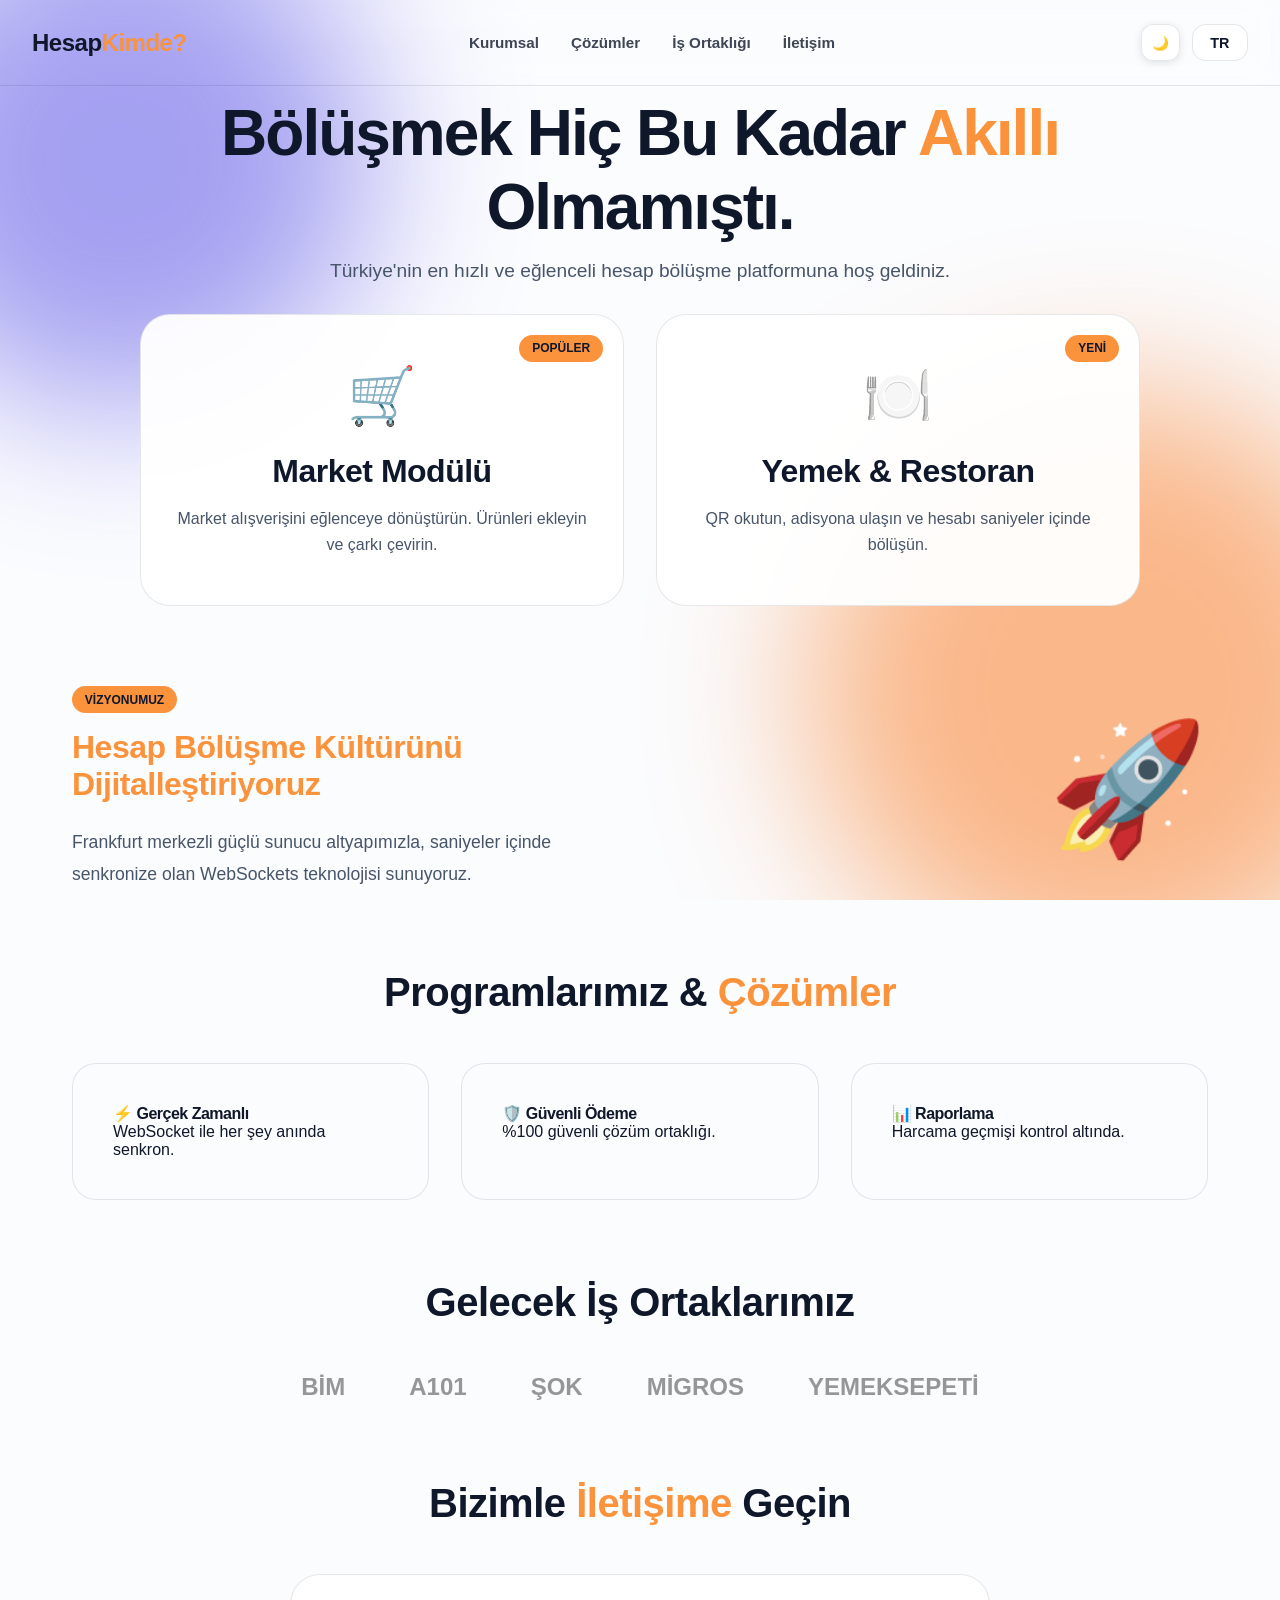
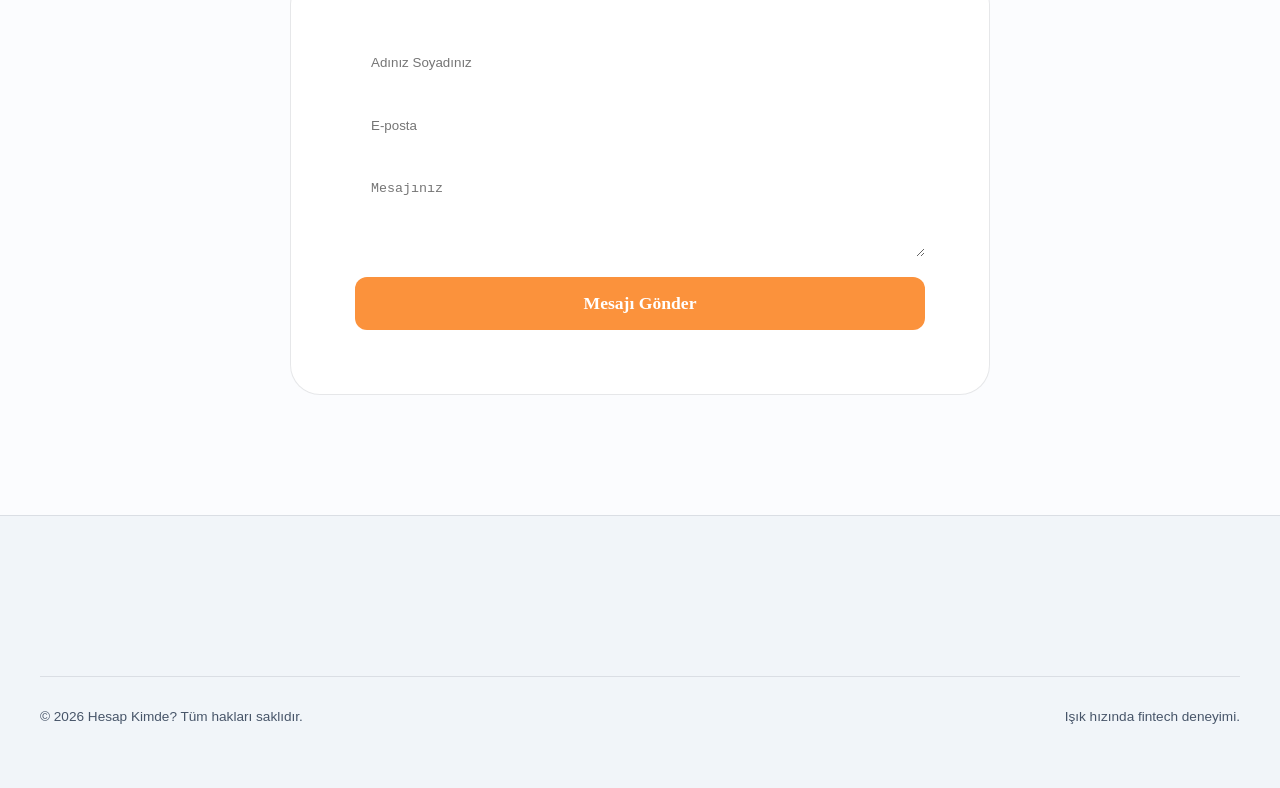
==== commit 5da2967e: "static" ====
--- a/index.html
+++ b/index.html
@@ -7,12 +7,12 @@
     <title>Hesap Kimde? | Masada Hesabı Kim Ödeyecek? Tek Tıkla Karar Ver!</title>
 
     <meta name="description" content="Arkadaş grubunla hesabı kimin ödeyeceğine saniyeler içinde karar ver.">
-    <link rel="stylesheet" href="style.css?v=1.1">
-    <link rel="stylesheet" href="corporate.css">
+    <link rel="stylesheet" href="static/style.css?v=1.1">
+    <link rel="stylesheet" href="static/corporate.css">
     <link href="https://fonts.googleapis.com/css2?family=Outfit:wght@300;400;600;800&display=swap" rel="stylesheet">
 
-    <script src="translations.js"></script>
-    <script src="preferences.js"></script>
+    <script src="static/translations.js"></script>
+    <script src="static/preferences.js"></script>
 </head>
 
 <body>
@@ -49,45 +49,104 @@
             <header class="portal-hero">
                 <h1 style="font-size: clamp(2.5rem, 8vw, 4rem);">Bölüşmek Hiç Bu Kadar <span
                         class="highlight">Akıllı</span> Olmamıştı.</h1>
-                <p>Türkiye'nin en hızlı hesap bölüşme platformu.</p>
+                <p>Türkiye'nin en hızlı ve eğlenceli hesap bölüşme platformuna hoş geldiniz.</p>
             </header>
-
             <div class="portal-grid">
-                <a href="/market" class="portal-card" id="market-card">
+                <a href="/market" class="portal-card">
                     <span class="portal-badge">Popüler</span>
                     <div class="icon">🛒</div>
                     <h2>Market Modülü</h2>
-                    <p>Ürünleri ekleyin ve çarkı çevirerek kimin ödeyeceğine karar verin.</p>
+                    <p>Market alışverişini eğlenceye dönüştürün. Ürünleri ekleyin ve çarkı çevirin.</p>
                 </a>
-                <a href="/yemek" class="portal-card" id="yemek-card">
+                <a href="/yemek" class="portal-card">
                     <span class="portal-badge">Yeni</span>
                     <div class="icon">🍽️</div>
                     <h2>Yemek & Restoran</h2>
-                    <p>QR okutun ve adisyona ulaşın.</p>
+                    <p>QR okutun, adisyona ulaşın ve hesabı saniyeler içinde bölüşün.</p>
                 </a>
             </div>
         </section>
 
+        <section id="hakkimizda">
+            <div class="about-grid">
+                <div class="about-text">
+                    <span class="portal-badge"
+                        style="position: static; margin-bottom: 1rem; display: inline-block;">Vizyonumuz</span>
+                    <h3>Hesap Bölüşme Kültürünü Dijitalleştiriyoruz</h3>
+                    <p>Frankfurt merkezli güçlü sunucu altyapımızla, saniyeler içinde senkronize olan WebSockets
+                        teknolojisi sunuyoruz.</p>
+                </div>
+                <div class="about-visual" style="text-align: right;"><span style="font-size: 8rem;">🚀</span></div>
+            </div>
+        </section>
+
+        <section id="cozumler" style="background: rgba(255,255,255,0.02); border-radius: 50px; padding: 3rem;">
+            <h2 class="section-title">Programlarımız & <span class="highlight">Çözümler</span></h2>
+            <div class="solutions-container">
+                <div class="solution-item">
+                    <h4>⚡ Gerçek Zamanlı</h4>
+                    <p>WebSocket ile her şey anında senkron.</p>
+                </div>
+                <div class="solution-item">
+                    <h4>🛡️ Güvenli Ödeme</h4>
+                    <p>%100 güvenli çözüm ortaklığı.</p>
+                </div>
+                <div class="solution-item">
+                    <h4>📊 Raporlama</h4>
+                    <p>Harcama geçmişi kontrol altında.</p>
+                </div>
+            </div>
+        </section>
+
+        <section id="partnerler">
+            <h2 class="section-title">Gelecek İş Ortaklarımız</h2>
+            <div class="partners-grid">
+                <div class="partner-logo">BİM</div>
+                <div class="partner-logo">A101</div>
+                <div class="partner-logo">ŞOK</div>
+                <div class="partner-logo">MİGROS</div>
+                <div class="partner-logo">YEMEKSEPETİ</div>
+            </div>
+        </section>
+
+        <section id="iletisim">
+            <h2 class="section-title">Bizimle <span class="highlight">İletişime</span> Geçin</h2>
+            <div class="contact-wrapper">
+                <form id="contact-form">
+                    <input type="text" placeholder="Adınız Soyadınız" required
+                        style="width:100%; padding:1rem; margin-bottom:1rem; border-radius:10px; border:none; background:var(--bg-card); color:white;">
+                    <input type="email" placeholder="E-posta" required
+                        style="width:100%; padding:1rem; margin-bottom:1rem; border-radius:10px; border:none; background:var(--bg-card); color:white;">
+                    <textarea rows="4" placeholder="Mesajınız"
+                        style="width:100%; padding:1rem; margin-bottom:1rem; border-radius:10px; border:none; background:var(--bg-card); color:white;"></textarea>
+                    <button type="submit" class="btn primary-btn" style="width:100%;">Mesajı Gönder</button>
+                </form>
+            </div>
+        </section>
     </main>
 
-    <script src="script.js"></script>
+    <footer class="main-footer">
+        <div class="footer-bottom">
+            <p>&copy; 2026 Hesap Kimde? Tüm hakları saklıdır.</p>
+            <p>Işık hızında fintech deneyimi.</p>
+        </div>
+    </footer>
+
+    <script src="static/script.js"></script>
     <script>
-        // Senin orijinal scriptindeki tüm animasyon ve scroll kodları
         window.addEventListener('scroll', () => {
             const navbar = document.getElementById('navbar');
             if (window.scrollY > 50) navbar.classList.add('scrolled');
             else navbar.classList.remove('scrolled');
         });
-
-        // Portal kartları giriş animasyonu
-        document.querySelectorAll('.portal-card').forEach((card, index) => {
+        document.querySelectorAll('.portal-card').forEach((card, i) => {
             card.style.opacity = '0';
             card.style.transform = 'translateY(20px)';
             setTimeout(() => {
                 card.style.transition = 'all 0.6s ease';
                 card.style.opacity = '1';
                 card.style.transform = 'translateY(0)';
-            }, 200 + (index * 150));
+            }, 200 + (i * 150));
         });
     </script>
 </body>
--- a/static/style.css
+++ b/static/style.css
@@ -0,0 +1,2000 @@
+:root {
+    /* Base Variables (Dark/Default) */
+    --bg-dark: #070a13; /* Deeper Premium Night */
+    --bg-card: rgba(13, 18, 33, 0.85);
+    --bg-nav: rgba(7, 10, 19, 0.9);
+    --bg-footer: #04060c;
+    --primary: #fb923c;
+    --primary-hover: #f97316;
+    --success: #10b981;
+    --danger: #f43f5e;
+    --text-main: #f1f5f9;
+    --text-muted: #64748b;
+    --glass-border: rgba(255, 255, 255, 0.08);
+    --glass-shadow: 0 12px 40px rgba(0, 0, 0, 0.6);
+}
+
+.light-theme {
+    --bg-dark: #f8fafc;
+    --bg-card: rgba(255, 255, 255, 0.8);
+    --bg-nav: rgba(255, 255, 255, 0.9);
+    --bg-footer: #f1f5f9;
+    --text-main: #0f172a;
+    --text-muted: #475569;
+    --glass-border: rgba(15, 23, 42, 0.1);
+    --glass-shadow: 0 8px 32px 0 rgba(15, 23, 42, 0.05);
+}
+
+/* Preference Controls */
+.pref-controls {
+    display: flex;
+    align-items: center;
+    gap: 0.75rem;
+    margin-left: 1.5rem;
+}
+
+.theme-toggle, .lang-select {
+    background: var(--bg-card);
+    border: 1px solid var(--glass-border);
+    color: var(--text-main);
+    padding: 0.6rem;
+    border-radius: 12px;
+    cursor: pointer;
+    font-family: inherit;
+    font-size: 0.85rem;
+    display: flex;
+    align-items: center;
+    justify-content: center;
+    transition: 0.3s cubic-bezier(0.4, 0, 0.2, 1);
+    box-shadow: 0 2px 8px rgba(0,0,0,0.1);
+}
+
+.theme-toggle:hover, .lang-select:hover {
+    border-color: var(--primary);
+    transform: translateY(-2px);
+    box-shadow: 0 4px 12px rgba(251, 146, 60, 0.2);
+}
+
+.lang-select {
+    padding-right: 2.2rem;
+    appearance: none;
+    font-weight: 600;
+    background-image: url("data:image/svg+xml,%3Csvg xmlns='http://www.w3.org/2000/svg' width='12' height='12' fill='%23fb923c' viewBox='0 0 16 16'%3E%3Cpath d='M7.247 11.14 2.451 5.658C1.885 5.013 2.345 4 3.204 4h9.592a1 1 0 0 1 .753 1.659l-4.796 5.48a1 1 0 0 1-1.506 0z'/%3E%3C/svg%3E");
+    background-repeat: no-repeat;
+    background-position: calc(100% - 0.75rem) center;
+}
+
+
+
+* { margin: 0; padding: 0; box-sizing: border-box; }
+
+
+
+body {
+
+    font-family: 'Outfit', sans-serif;
+
+    background-color: var(--bg-dark);
+
+    color: var(--text-main);
+
+    min-height: 100vh;
+
+    overflow-x: hidden;
+
+}
+
+
+
+.background-blobs { position: fixed; top: 0; left: 0; width: 100%; height: 100%; z-index: -1; overflow: hidden; }
+
+.blob { position: absolute; border-radius: 50%; filter: blur(80px); opacity: 0.5; animation: float 10s ease-in-out infinite alternate; }
+
+.blob-1 { top: -10%; left: -10%; width: 500px; height: 500px; background: #4f46e5; }
+
+.blob-2 { bottom: -10%; right: -10%; width: 600px; height: 600px; background: #f97316; animation-delay: -5s; }
+
+
+
+@keyframes float {
+
+    0% { transform: translate(0, 0) scale(1); }
+
+    100% { transform: translate(30px, 50px) scale(1.1); }
+
+}
+
+
+
+.modal {
+
+    position: fixed; top: 0; left: 0; width: 100%; height: 100%;
+
+    background: rgba(0,0,0,0.8);
+
+    backdrop-filter: blur(5px);
+
+    display: none;
+
+    justify-content: center;
+
+    align-items: center;
+
+    z-index: 100;
+
+}
+
+.modal.active { display: flex; }
+
+
+
+.modal-content {
+
+    background: var(--bg-card);
+
+    padding: 3rem; border-radius: 30px;
+
+    border: 1px solid var(--glass-border);
+
+    text-align: center;
+
+    box-shadow: var(--glass-shadow);
+
+    width: 90%;
+
+    max-width: 500px;
+
+}
+
+.modal-content input, .create-form input, .lobby-username-section input {
+
+    margin: 1rem 0; padding: 1rem; width: 100%; border-radius: 12px;
+
+    border: 1px solid var(--glass-border); background: rgba(255,255,255,0.05); color: white;
+
+    font-size: 1.1rem; outline: none; transition: 0.2s;
+
+}
+
+.modal-content input:focus, .create-form input:focus, .lobby-username-section input:focus {
+
+    border-color: var(--primary); background: rgba(255,255,255,0.1);
+
+}
+
+
+
+.modal-actions {
+
+    display: flex; gap: 1rem; margin-top: 1.5rem;
+
+}
+
+
+
+.lobby-portal {
+
+    background: var(--bg-card);
+
+    width: 90%;
+
+    max-width: 700px;
+
+    border-radius: 30px;
+
+    border: 1px solid var(--glass-border);
+
+    box-shadow: var(--glass-shadow);
+
+    display: flex;
+
+    flex-direction: column;
+
+    overflow: hidden;
+
+    animation: panelSlideIn 0.4s cubic-bezier(0.17, 0.67, 0.12, 0.99);
+
+}
+
+
+
+.lobby-header {
+
+    background: rgba(255,255,255,0.03);
+
+    padding: 2rem;
+
+    text-align: center;
+
+    border-bottom: 1px solid var(--glass-border);
+
+}
+
+
+
+.lobby-tabs {
+
+    display: flex;
+
+    background: rgba(0,0,0,0.2);
+
+    padding: 0.4rem;
+
+    border-radius: 15px;
+
+    margin-top: 1.5rem;
+
+    gap: 0.5rem;
+
+}
+
+
+
+.tab-btn {
+
+    flex: 1;
+
+    padding: 0.75rem;
+
+    border: none;
+
+    background: transparent;
+
+    color: var(--text-muted);
+
+    border-radius: 10px;
+
+    cursor: pointer;
+
+    font-weight: 600;
+
+    transition: 0.2s;
+
+    font-family: 'Outfit';
+
+}
+
+
+
+.tab-btn.active {
+
+    background: var(--primary);
+
+    color: white;
+
+    box-shadow: 0 4px 12px rgba(249, 115, 22, 0.3);
+
+}
+
+
+
+.tab-content {
+
+    display: none;
+
+    padding: 2rem;
+
+    max-height: 450px;
+
+    overflow-y: auto;
+
+}
+
+
+
+.tab-content.active {
+
+    display: block;
+
+}
+
+
+
+.lobby-username-section {
+
+    padding: 0 2rem;
+
+    margin-top: 1rem;
+
+}
+
+
+
+.room-list {
+
+    display: grid;
+
+    grid-template-columns: repeat(auto-fill, minmax(280px, 1fr));
+
+    gap: 1rem;
+
+    margin-top: 1rem;
+
+}
+
+
+
+.room-card {
+
+    background: rgba(255,255,255,0.04);
+
+    border: 1px solid var(--glass-border);
+
+    border-radius: 16px;
+
+    padding: 1.25rem;
+
+    cursor: pointer;
+
+    transition: 0.3s cubic-bezier(0.4, 0, 0.2, 1);
+
+    position: relative;
+
+    overflow: hidden;
+
+}
+
+
+
+.room-card:hover {
+
+    background: rgba(255,255,255,0.08);
+
+    border-color: var(--primary);
+
+    transform: translateY(-3px);
+
+}
+
+
+
+.room-card .room-info {
+
+    display: flex;
+
+    justify-content: space-between;
+
+    align-items: center;
+
+}
+
+
+
+.room-name {
+
+    font-weight: bold;
+
+    font-size: 1.2rem;
+
+}
+
+
+
+.room-count {
+
+    background: rgba(0,0,0,0.3);
+
+    padding: 0.3rem 0.7rem;
+
+    border-radius: 20px;
+
+    font-size: 0.85rem;
+
+    color: var(--primary);
+
+}
+
+
+
+.room-join-hint {
+
+    font-size: 0.75rem;
+
+    color: var(--text-muted);
+
+    margin-top: 0.5rem;
+
+    opacity: 0;
+
+    transition: 0.2s;
+
+}
+
+
+
+.room-card:hover .room-join-hint {
+
+    opacity: 1;
+
+}
+
+
+
+.room-card.protected {
+
+    border-left: 4px solid #facc15;
+
+}
+
+
+
+.no-rooms {
+
+    grid-column: 1 / -1;
+
+    text-align: center;
+
+    padding: 3rem;
+
+    color: var(--text-muted);
+
+    border: 2px dashed var(--glass-border);
+
+    border-radius: 20px;
+
+}
+
+
+
+.btn {
+
+    padding: 1rem 2rem; border: none; border-radius: 12px; cursor: pointer;
+
+    font-weight: bold; font-size: 1.1rem; transition: 0.2s; font-family: 'Outfit';
+
+}
+
+.primary-btn { background: var(--primary); color: white; width: 100%; }
+
+.primary-btn:hover { background: var(--primary-hover); }
+
+
+
+.approve-btn { background: var(--glass-border); color: white; width: 100%; margin-top: 1rem; border: 1px solid var(--success); }
+
+.approve-btn.approved { background: var(--success); color: white; }
+
+
+
+.danger-btn { background: var(--danger); color: white; padding: 1rem 3rem; font-size: 1.5rem; border-radius: 50px; }
+
+.danger-btn:disabled { opacity: 0.5; cursor: not-allowed; }
+
+.outline-btn {
+
+    background: transparent;
+
+    color: var(--text-main);
+
+    border: 2px solid var(--glass-border);
+
+    padding: 0.85rem 1.25rem;
+
+    width: auto;
+
+}
+
+.outline-btn:hover { border-color: var(--primary); color: var(--primary); }
+
+
+
+.app-layout {
+
+    display: flex; height: 100vh;
+
+}
+
+.shop-area { flex: 1; padding: 2rem; overflow-y: auto; }
+
+.cart-area { 
+
+    width: 350px; background: rgba(15, 23, 42, 0.8); 
+
+    border-left: 1px solid var(--glass-border);
+
+    padding: 2rem; display: flex; flex-direction: column; overflow-y:auto;
+
+}
+
+
+
+h1 { font-size: 2.5rem; font-weight: 800; margin-bottom: 0.5rem; }
+
+.highlight { color: var(--primary); }
+
+
+
+.search-container { margin: 2rem 0; }
+
+#search-input {
+
+    width: 100%; padding: 1rem 1.5rem; font-size: 1.1rem; background: var(--bg-card);
+
+    border: 1px solid var(--glass-border); border-radius: 50px; color: var(--text-main); outline: none;
+
+}
+
+#search-input:focus { border-color: var(--primary); }
+
+
+
+.category-filters {
+
+    display: flex;
+
+    flex-wrap: wrap;
+
+    gap: 0.75rem;
+
+    margin-bottom: 2rem;
+
+}
+
+
+
+.cat-btn {
+
+    padding: 0.6rem 1.2rem;
+
+    border: 1px solid var(--glass-border);
+
+    border-radius: 50px;
+
+    background: var(--bg-card);
+
+    color: var(--text-muted);
+
+    font-family: 'Outfit', sans-serif;
+
+    font-size: 0.95rem;
+
+    cursor: pointer;
+
+    transition: all 0.2s ease;
+
+    backdrop-filter: blur(8px);
+
+}
+
+.cat-btn:hover {
+
+    border-color: var(--primary);
+
+    color: var(--text-main);
+
+}
+
+.cat-btn.active {
+
+    background: var(--primary);
+
+    border-color: var(--primary);
+
+    color: white;
+
+    font-weight: 600;
+
+}
+
+
+
+.logo-text h2 {
+
+    color: var(--text-main);
+
+}
+
+
+
+.grid { display: grid; grid-template-columns: repeat(auto-fill, minmax(220px, 1fr)); gap: 1.5rem; }
+
+.product-card {
+
+    background: var(--bg-card); border: 1px solid var(--glass-border); border-radius: 15px;
+
+    padding: 1.5rem; display: flex; flex-direction: column; justify-content: space-between;
+
+}
+
+.product-img {
+
+    width: 100%;
+
+    height: 180px;
+
+    object-fit: contain;
+
+    border-radius: 12px;
+
+    margin-bottom: 1rem;
+
+    transition: transform 0.3s ease;
+
+}
+
+
+
+.product-emoji {
+
+    width: 100%;
+
+    height: 180px;
+
+    display: flex;
+
+    align-items: center;
+
+    justify-content: center;
+
+    font-size: 5rem;
+
+    background: rgba(255,255,255,0.05);
+
+    border-radius: 12px;
+
+    margin-bottom: 1rem;
+
+}
+
+.product-card h3 { font-size: 1.1rem; margin-bottom: 1rem; }
+
+.price-row { display: flex; justify-content: space-between; align-items: center; }
+
+.price { color: var(--success); font-weight: bold; font-size: 1.2rem; }
+
+.add-btn { background: var(--primary); color: white; border: none; padding: 0.5rem 1rem; border-radius: 8px; cursor: pointer; font-weight: bold; }
+
+.add-btn:hover { background: var(--primary-hover); }
+
+
+
+.create-form, .auth-box {
+
+    display: flex;
+
+    flex-direction: column;
+
+    max-width: 400px;
+
+    margin: 0 auto;
+
+}
+
+
+
+.auth-box h3 { margin-bottom: 1rem; }
+
+
+
+.stat-card {
+
+    background: rgba(255,255,255,0.05);
+
+    padding: 1.5rem;
+
+    border-radius: 16px;
+
+    text-align: center;
+
+    border: 1px solid var(--glass-border);
+
+}
+
+.stat-label { display: block; font-size: 0.8rem; color: var(--text-muted); margin-bottom: 0.5rem; text-transform: uppercase; }
+
+.stat-card strong { font-size: 1.5rem; display: block; }
+
+
+
+.profile-stats-grid {
+
+    display: grid;
+
+    grid-template-columns: repeat(3, 1fr);
+
+    gap: 1rem;
+
+    margin: 2rem 0;
+
+}
+
+
+
+.profile-header { text-align: center; margin-bottom: 2rem; }
+
+.profile-avatar { font-size: 4rem; margin-bottom: 1rem; }
+
+.profile-badges { display: flex; gap: 0.5rem; justify-content: center; margin-top: 0.5rem; }
+
+.badge {
+
+    background: var(--primary);
+
+    color: white;
+
+    padding: 0.2rem 0.6rem;
+
+    border-radius: 20px;
+
+    font-size: 0.75rem;
+
+    font-weight: bold;
+
+}
+
+
+
+.profile-history-section h3 { margin-bottom: 1rem; border-bottom: 1px solid var(--glass-border); padding-bottom: 0.5rem; }
+
+.profile-history-list { max-height: 200px; overflow-y: auto; }
+
+.mini-history-card {
+
+    display: flex;
+
+    justify-content: space-between;
+
+    padding: 0.75rem;
+
+    background: rgba(255,255,255,0.03);
+
+    margin-bottom: 0.5rem;
+
+    border-radius: 10px;
+
+    font-size: 0.9rem;
+
+}
+
+
+
+.users-section, .cart-section { margin-bottom: 2rem; }
+
+.users-section h3, .cart-section h3 { border-bottom: 1px solid var(--glass-border); padding-bottom: 0.5rem; margin-bottom: 1rem; }
+
+
+
+#users-list, #cart-list { list-style: none; }
+
+#users-list li, #cart-list li { margin-bottom: 0.5rem; display: flex; justify-content: space-between; align-items: center; background: rgba(255,255,255,0.05); padding: 0.5rem; border-radius: 8px; }
+
+.status-check { color: var(--success); }
+
+.status-cross { color: var(--danger); }
+
+
+
+.cart-item-info { display: flex; flex-direction: column; font-size: 0.9rem; }
+
+.cart-item-price { color: var(--success); font-weight: bold; }
+
+.remove-btn { background: none; border: none; color: var(--danger); cursor: pointer; font-size: 1.2rem; }
+
+
+
+.cart-total { display: flex; justify-content: space-between; font-size: 1.2rem; font-weight: bold; margin-top: 1rem; }
+
+.wait-msg { font-size: 0.8rem; color: var(--text-muted); text-align: center; margin-top: 0.5rem; display: block; }
+
+
+
+.wheel-container { text-align: center; background: var(--bg-card); padding: 2rem; border-radius: 20px; border: 1px solid var(--glass-border); }
+
+.wheel-top-bar {
+
+    display: flex;
+
+    flex-wrap: wrap;
+
+    align-items: center;
+
+    justify-content: center;
+
+    gap: 0.75rem 1rem;
+
+    margin-bottom: 0.5rem;
+
+}
+
+.wheel-top-bar h2 { margin-bottom: 0; }
+
+.wheel-cart-btn { padding: 0.65rem 1.1rem; width: auto; font-size: 0.95rem; }
+
+.wheel-end-actions {
+
+    display: none;
+
+    flex-wrap: wrap;
+
+    justify-content: center;
+
+    gap: 0.75rem;
+
+    margin-top: 1.5rem;
+
+}
+
+.wheel-end-actions .primary-btn { width: auto; flex: 1 1 160px; min-width: 140px; }
+
+.wheel-end-actions .outline-btn { flex: 1 1 140px; min-width: 120px; }
+
+.wheel-controls { margin: 1rem 0; display: flex; gap: 1rem; justify-content: center; }
+
+.canvas-wrapper { position: relative; width: 400px; height: 400px; margin: 2rem auto; }
+
+.pointer { position: absolute; top: -20px; left: 50%; transform: translateX(-50%); font-size: 3rem; color: white; z-index: 10; text-shadow: 0 2px 5px black; }
+
+canvas { border-radius: 50%; transition: transform 4s cubic-bezier(0.17, 0.67, 0.12, 0.99); border: 5px solid white; box-shadow: var(--glass-shadow); }
+
+#winner-text { margin-top: 1rem; font-size: 1.5rem; font-weight: bold; color: var(--primary); min-height: 2rem; }
+
+
+
+.winner-cart-summary {
+
+    margin-top: 1.25rem;
+
+    text-align: left;
+
+    max-width: 420px;
+
+    margin-left: auto;
+
+    margin-right: auto;
+
+    padding: 1rem 1.25rem;
+
+    background: rgba(15, 23, 42, 0.9);
+
+    border: 1px solid var(--glass-border);
+
+    border-radius: 14px;
+
+    max-height: min(45vh, 320px);
+
+    overflow-y: auto;
+
+}
+
+.winner-cart-summary h4 {
+
+    font-size: 0.95rem;
+
+    font-weight: 600;
+
+    color: var(--text-muted);
+
+    margin-bottom: 0.75rem;
+
+    text-align: center;
+
+}
+
+.winner-cart-list {
+
+    display: flex;
+
+    flex-direction: column;
+
+    gap: 0.5rem;
+
+}
+
+.winner-cart-row {
+
+    display: flex;
+
+    align-items: center;
+
+    gap: 0.75rem;
+
+    padding: 0.5rem;
+
+    background: rgba(255,255,255,0.06);
+
+    border-radius: 10px;
+
+}
+
+.winner-cart-thumb-wrap {
+
+    flex-shrink: 0;
+
+    width: 48px;
+
+    height: 48px;
+
+    display: flex;
+
+    align-items: center;
+
+    justify-content: center;
+
+    background: rgba(255,255,255,0.05);
+
+    border-radius: 8px;
+
+    overflow: hidden;
+
+}
+
+.winner-cart-thumb {
+
+    width: 100%;
+
+    height: 100%;
+
+    object-fit: contain;
+
+}
+
+.winner-cart-emoji, .winner-cart-emoji-fallback {
+
+    font-size: 1.75rem;
+
+    width: 48px;
+
+    height: 48px;
+
+    display: flex;
+
+    align-items: center;
+
+    justify-content: center;
+
+}
+
+.winner-cart-meta {
+
+    flex: 1;
+
+    min-width: 0;
+
+    display: flex;
+
+    flex-direction: column;
+
+    gap: 0.2rem;
+
+    font-size: 0.88rem;
+
+}
+
+.winner-cart-meta strong {
+
+    color: var(--text-main);
+
+    font-weight: 600;
+
+    line-height: 1.25;
+
+}
+
+.winner-cart-meta span {
+
+    color: var(--text-muted);
+
+    font-size: 0.8rem;
+
+}
+
+.winner-cart-total {
+
+    display: flex;
+
+    justify-content: space-between;
+
+    align-items: center;
+
+    margin-top: 0.75rem;
+
+    padding-top: 0.75rem;
+
+    border-top: 1px solid var(--glass-border);
+
+    font-size: 1rem;
+
+    color: var(--text-main);
+
+}
+
+.winner-cart-total strong { color: var(--success); }
+
+.winner-cart-empty {
+
+    text-align: center;
+
+    color: var(--text-muted);
+
+    font-size: 0.9rem;
+
+}
+
+
+
+/* History Section */
+
+.history-section {
+
+    margin-top: 4rem;
+
+    padding-top: 2rem;
+
+    border-top: 2px dashed var(--glass-border);
+
+}
+
+.history-section h2 { margin-bottom: 0.5rem; }
+
+.section-header { margin-bottom: 2rem; }
+
+
+
+.history-container {
+
+    display: grid;
+
+    grid-template-columns: repeat(auto-fill, minmax(300px, 1fr));
+
+    gap: 1.5rem;
+
+}
+
+
+
+.history-card {
+
+    background: var(--bg-card);
+
+    border: 1px solid var(--glass-border);
+
+    border-radius: 16px;
+
+    padding: 1.5rem;
+
+    display: flex;
+
+    flex-direction: column;
+
+    gap: 1rem;
+
+    transition: transform 0.2s;
+
+}
+
+.history-card:hover { transform: translateY(-5px); border-color: var(--primary); }
+
+
+
+.history-card-header {
+
+    display: flex;
+
+    justify-content: space-between;
+
+    align-items: center;
+
+}
+
+.history-date { font-size: 0.85rem; color: var(--text-muted); }
+
+.history-price { color: var(--success); font-weight: bold; font-size: 1.1rem; }
+
+
+
+.history-loser {
+
+    display: flex;
+
+    align-items: center;
+
+    gap: 0.5rem;
+
+    font-size: 1.2rem;
+
+    font-weight: bold;
+
+}
+
+.history-loser-label { font-size: 0.8rem; color: var(--text-muted); text-transform: uppercase; letter-spacing: 1px; }
+
+
+
+.history-items-summary {
+
+    font-size: 0.9rem;
+
+    color: var(--text-muted);
+
+    background: rgba(255,255,255,0.03);
+
+    padding: 0.75rem;
+
+    border-radius: 8px;
+
+    max-height: 100px;
+
+    overflow-y: auto;
+
+}
+
+.history-items-summary ul { list-style: none; padding: 0; }
+
+.history-items-summary li { margin-bottom: 0.25rem; display: flex; justify-content: space-between; font-size: 0.8rem; }
+
+.hist-item-name { 
+
+    white-space: nowrap;
+
+    overflow: hidden;
+
+    text-overflow: ellipsis;
+
+    max-width: 180px;
+
+}
+
+
+
+.app-header {
+
+    display: flex;
+
+    justify-content: space-between;
+
+    align-items: center;
+
+    margin-bottom: 2rem;
+
+    background: var(--bg-card);
+
+    padding: 1.5rem 2rem;
+
+    border-radius: 20px;
+
+    border: 1px solid var(--glass-border);
+
+}
+
+.header-left h1 { margin-bottom: 0.25rem; }
+
+.header-left p { font-size: 0.9rem; color: var(--text-muted); }
+
+
+
+.history-toggle-btn {
+
+    display: flex;
+
+    align-items: center;
+
+    gap: 0.5rem;
+
+    background: rgba(255,255,255,0.05);
+
+    border-color: var(--primary);
+
+    border-radius: 12px;
+
+    font-size: 1rem;
+
+    white-space: nowrap;
+
+}
+
+.history-toggle-btn:hover { background: var(--primary); color: white; }
+
+
+
+/* History Overlay */
+
+.history-panel {
+
+    position: relative;
+
+    width: 90%;
+
+    max-width: 1000px;
+
+    height: 85vh;
+
+    background: var(--bg-dark);
+
+    background-image: radial-gradient(circle at top right, rgba(79, 70, 229, 0.15), transparent),
+
+                      radial-gradient(circle at bottom left, rgba(249, 115, 22, 0.15), transparent);
+
+    border: 1px solid var(--glass-border);
+
+    border-radius: 30px;
+
+    padding: 3rem;
+
+    display: flex;
+
+    flex-direction: column;
+
+    box-shadow: 0 0 100px rgba(0,0,0,0.5);
+
+    animation: panelSlideIn 0.4s cubic-bezier(0.17, 0.67, 0.12, 0.99);
+
+}
+
+
+
+@keyframes panelSlideIn {
+
+    from { transform: translateY(50px) scale(0.95); opacity: 0; }
+
+    to { transform: translateY(0) scale(1); opacity: 1; }
+
+}
+
+
+
+.close-modal-btn {
+
+    position: absolute;
+
+    top: 1.5rem;
+
+    right: 1.5rem;
+
+    width: 48px;
+
+    height: 48px;
+
+    background: rgba(255, 255, 255, 0.05);
+
+    backdrop-filter: blur(10px);
+
+    border: 1px solid var(--glass-border);
+
+    border-radius: 50%;
+
+    color: var(--text-muted);
+
+    font-size: 1.8rem;
+
+    display: flex;
+
+    align-items: center;
+
+    justify-content: center;
+
+    cursor: pointer;
+
+    transition: all 0.3s cubic-bezier(0.4, 0, 0.2, 1);
+
+    z-index: 100;
+
+}
+
+
+
+.close-modal-btn:hover {
+
+    background: var(--danger);
+
+    color: white;
+
+    transform: rotate(90deg) scale(1.1);
+
+    border-color: rgba(255, 255, 255, 0.3);
+
+    box-shadow: 0 0 20px rgba(239, 68, 68, 0.4);
+
+}
+
+
+
+/* Toast Notifications */
+
+.toast-container {
+
+    position: fixed;
+
+    top: 2rem;
+
+    right: 2rem;
+
+    z-index: 9999;
+
+    display: flex;
+
+    flex-direction: column;
+
+    gap: 1rem;
+
+    pointer-events: none;
+
+}
+
+
+
+.toast {
+
+    background: rgba(15, 23, 42, 0.9);
+
+    backdrop-filter: blur(12px);
+
+    border: 1px solid var(--primary);
+
+    color: white;
+
+    padding: 1rem 1.5rem;
+
+    border-radius: 12px;
+
+    box-shadow: 0 10px 15px -3px rgba(0, 0, 0, 0.4);
+
+    display: flex;
+
+    align-items: center;
+
+    gap: 0.75rem;
+
+    min-width: 250px;
+
+    animation: toastIn 0.4s cubic-bezier(0.18, 0.89, 0.32, 1.28);
+
+    pointer-events: auto;
+
+    border-left: 4px solid var(--primary);
+
+}
+
+
+
+.toast.success { border-left-color: var(--success); }
+
+.toast.error { border-left-color: var(--danger); }
+
+
+
+@keyframes toastIn {
+
+    from { transform: translateX(100%) scale(0.8); opacity: 0; }
+
+    to { transform: translateX(0) scale(1); opacity: 1; }
+
+}
+
+
+
+.toast.fade-out {
+
+    animation: toastOut 0.4s forwards;
+
+}
+
+
+
+@keyframes toastOut {
+
+    to { transform: translateX(100%); opacity: 0; }
+
+}
+
+
+
+.history-panel-header {
+
+    margin-bottom: 2.5rem;
+
+    text-align: center;
+
+}
+
+.history-panel-header h2 { font-size: 2.5rem; }
+
+
+
+.history-overlay-content {
+
+    flex: 1;
+
+    overflow-y: auto;
+
+    padding-right: 1rem;
+
+}
+
+.history-overlay-content::-webkit-scrollbar { width: 8px; }
+
+.history-overlay-content::-webkit-scrollbar-thumb { background: var(--glass-border); border-radius: 10px; }
+
+
+
+.panel-divider {
+
+    border: none;
+
+    height: 1px;
+
+    background: linear-gradient(to right, transparent, var(--glass-border), transparent);
+
+    margin: 2.5rem 0;
+
+}
+
+
+
+.history-container {
+
+    display: grid;
+
+    grid-template-columns: repeat(auto-fill, minmax(300px, 1fr));
+
+    gap: 1.5rem;
+
+    margin-top: 1.5rem;
+
+}
+
+
+
+/* History Card in Overlay */
+
+.history-card {
+
+    background: rgba(255,255,255,0.03);
+
+    border: 1px solid var(--glass-border);
+
+    border-radius: 16px;
+
+    padding: 1.5rem;
+
+    transition: transform 0.2s, background 0.2s;
+
+}
+
+.history-card:hover { transform: scale(1.02); background: rgba(255,255,255,0.05); border-color: var(--primary); }
+
+
+
+.last-result-section {
+
+    padding: 2.5rem;
+
+    background: linear-gradient(135deg, rgba(249, 115, 22, 0.1), rgba(79, 70, 229, 0.1));
+
+    border: 1px solid var(--primary);
+
+    border-radius: 24px;
+
+    margin-bottom: 2rem;
+
+}
+
+
+
+/* --- Responsive Design --- */
+
+
+
+@media (max-width: 1024px) {
+
+    .app-layout {
+
+        flex-direction: column;
+
+        height: auto;
+
+    }
+
+    .shop-area {
+
+        height: auto;
+
+        padding: 1.5rem;
+
+    }
+
+    .cart-area {
+
+        width: 100%;
+
+        border-left: none;
+
+        border-top: 1px solid var(--glass-border);
+
+        position: fixed;
+
+        bottom: 0;
+
+        left: 0;
+
+        z-index: 50;
+
+        height: 60px; /* Collapsed state */
+
+        border-radius: 25px 25px 0 0;
+
+        background: rgba(15, 23, 42, 0.95);
+
+        backdrop-filter: blur(20px);
+
+        transition: height 0.4s cubic-bezier(0.4, 0, 0.2, 1);
+
+        padding: 0.75rem 1.5rem;
+
+        overflow: hidden;
+
+    }
+
+    .cart-area.mobile-open {
+
+        height: 80vh;
+
+        overflow-y: auto;
+
+    }
+
+    
+
+    .cart-mobile-handle {
+
+        display: block;
+
+        width: 40px;
+
+        height: 4px;
+
+        background: var(--glass-border);
+
+        margin: 0 auto 1rem;
+
+        border-radius: 2px;
+
+    }
+
+
+
+    .cart-section {
+
+        flex-grow: 1;
+
+    }
+
+
+
+    /* Pull grid away from bottom nav */
+
+    .shop-area {
+
+        padding-bottom: 80px;
+
+    }
+
+
+
+    .cat-btn {
+
+        padding: 0.5rem 1rem;
+
+        font-size: 0.85rem;
+
+    }
+
+}
+
+
+
+@media (max-width: 640px) {
+
+    h1 { font-size: 2rem; }
+
+    .header-left p { display: none; }
+
+    .header-right { margin-top: 0.5rem; }
+
+    
+
+    .app-header {
+
+        flex-direction: column;
+
+        align-items: flex-start;
+
+        padding: 1rem;
+
+    }
+
+
+
+    .canvas-wrapper {
+
+        width: 90vw;
+
+        height: 90vw;
+
+        max-width: 320px;
+
+        max-height: 320px;
+
+    }
+
+    canvas {
+
+        width: 100% !important;
+
+        height: 100% !important;
+
+    }
+
+
+
+    .history-panel {
+
+        padding: 1.5rem;
+
+        width: 95%;
+
+        height: 90vh;
+
+    }
+
+    .history-panel-header h2 { font-size: 1.75rem; }
+
+
+
+    .modal-content {
+
+        width: 90%;
+
+        padding: 1.5rem;
+
+    }
+
+}
+
+
+
+.cart-mobile-toggle {
+
+    display: none;
+
+}
+
+
+
+@media (max-width: 1024px) {
+
+    .cart-mobile-toggle {
+
+        display: flex;
+
+        justify-content: space-between;
+
+        align-items: center;
+
+        width: 100%;
+
+        cursor: pointer;
+
+    }
+
+    .cart-mobile-toggle h3 { margin: 0; font-size: 1.1rem; }
+
+    .users-section, .cart-section h3, .wait-msg {
+
+        display: none;
+
+    }
+
+    .cart-area.mobile-open .users-section, 
+
+    .cart-area.mobile-open .cart-section h3,
+
+    .cart-area.mobile-open .wait-msg {
+
+        display: block;
+
+    }
+
+    .cart-area.mobile-open .cart-mobile-toggle {
+
+        margin-bottom: 1rem;
+
+    }
+
+}
+
+/* --- Portal Styles --- */
+.portal-container {
+    min-height: 100vh;
+    display: flex;
+    flex-direction: column;
+    align-items: center;
+    justify-content: center;
+    padding: 2rem;
+    overflow: hidden;
+}
+
+.portal-hero {
+    text-align: center;
+    margin-bottom: 4rem;
+    animation: fadeInDown 0.8s ease-out;
+}
+
+.portal-hero h1 {
+    font-size: clamp(3rem, 10vw, 5rem);
+    margin-bottom: 1rem;
+    letter-spacing: -2px;
+    color: var(--text-main);
+}
+
+.portal-hero p {
+    font-size: 1.2rem;
+    color: var(--text-muted);
+    font-weight: 300;
+}
+
+.portal-grid {
+    display: grid;
+    grid-template-columns: repeat(auto-fit, minmax(300px, 1fr));
+    gap: 2rem;
+    width: 100%;
+    max-width: 1000px;
+    animation: fadeInUp 1s ease-out 0.2s both;
+}
+
+.portal-card {
+    text-decoration: none !important;
+    background: var(--bg-card);
+    border: 1px solid var(--glass-border);
+    backdrop-filter: blur(20px);
+    border-radius: 30px;
+    padding: 3rem 2rem;
+    display: flex;
+    flex-direction: column;
+    align-items: center;
+    text-align: center;
+    color: var(--text-main);
+    transition: all 0.4s cubic-bezier(0.175, 0.885, 0.32, 1.275);
+    position: relative;
+    overflow: hidden;
+    cursor: pointer;
+}
+
+.portal-card::before {
+    content: "";
+    position: absolute;
+    top: 0; left: 0; width: 100%; height: 100%;
+    background: radial-gradient(circle at center, var(--primary) 0%, transparent 70%);
+    opacity: 0;
+    transition: 0.4s;
+    z-index: -1;
+}
+
+.portal-card:hover {
+    transform: translateY(-15px) scale(1.02);
+    border-color: var(--primary);
+    box-shadow: 0 20px 50px rgba(0, 0, 0, 0.5), 0 0 20px rgba(249, 115, 22, 0.2);
+}
+
+.portal-card:hover::before {
+    opacity: 0.1;
+}
+
+.portal-card .icon {
+    font-size: 3.5rem;
+    margin-bottom: 1.5rem;
+    transition: transform 0.3s ease;
+}
+
+.portal-card:hover .icon {
+    transform: scale(1.2);
+}
+
+.portal-card h2 {
+    font-size: 2rem;
+    margin-bottom: 1rem;
+}
+
+.portal-card p {
+    color: var(--text-muted);
+    line-height: 1.6;
+}
+
+.portal-badge {
+    position: absolute;
+    top: 20px;
+    right: 20px;
+    background: var(--primary);
+    padding: 0.4rem 0.8rem;
+    border-radius: 50px;
+    font-size: 0.75rem;
+    font-weight: bold;
+    text-transform: uppercase;
+}
+
+@keyframes fadeInDown {
+    from { opacity: 0; transform: translateY(-30px); }
+    to { opacity: 1; transform: translateY(0); }
+}
+
+@keyframes fadeInUp {
+    from { opacity: 0; transform: translateY(30px); }
+    to { opacity: 1; transform: translateY(0); }
+}
+
+@media (max-width: 640px) {
+    .portal-grid {
+        grid-template-columns: 1fr;
+    }
+    .portal-card {
+        padding: 2rem 1.5rem;
+    }
+}
+
+/* --- Corporate Landing Page Styles --- */
+.main-header {
+    position: fixed;
+    top: 0; left: 0; width: 100%;
+    padding: 1.5rem 2rem;
+    z-index: 1000;
+    display: flex;
+    justify-content: space-between;
+    align-items: center;
+    backdrop-filter: blur(15px);
+    border-bottom: 1px solid var(--glass-border);
+    transition: 0.3s;
+}
+
+.main-header.scrolled {
+    padding: 0.8rem 2rem;
+    background: var(--bg-nav);
+    box-shadow: var(--glass-shadow);
+    border-bottom: 1px solid var(--glass-border);
+}
+
+.nav-links {
+    display: flex;
+    gap: 2rem;
+}
+
+.nav-links a {
+    color: var(--text-main);
+    text-decoration: none !important;
+    font-size: 0.95rem;
+    font-weight: 600;
+    transition: 0.2s;
+    opacity: 0.8;
+}
+
+.nav-links a:hover {
+    color: var(--primary);
+    opacity: 1;
+}
+
+section {
+    padding: 4rem 2rem;
+    width: 100%;
+    max-width: 1200px;
+    margin: 0 auto;
+}
+
+.section-title {
+    font-size: 2.5rem;
+    margin-bottom: 3rem;
+    text-align: center;
+}
+
+/* About Section */
+.about-grid {
+    display: grid;
+    grid-template-columns: 1fr 1fr;
+    gap: 4rem;
+    align-items: center;
+}
+
+.about-text h3 {
+    font-size: 2rem;
+    margin-bottom: 1.5rem;
+    color: var(--primary);
+}
+
+.about-text p {
+    line-height: 1.8;
+    font-size: 1.1rem;
+    color: var(--text-muted);
+}
+
+/* Solutions Grid */
+.solutions-container {
+    display: grid;
+    grid-template-columns: repeat(auto-fit, minmax(280px, 1fr));
+    gap: 2rem;
+}
+
+.solution-item {
+    background: rgba(255, 255, 255, 0.03);
+    padding: 2.5rem;
+    border-radius: 24px;
+    border: 1px solid var(--glass-border);
+    transition: 0.3s;
+}
+
+.solution-item:hover {
+    border-color: var(--primary);
+    background: rgba(255, 255, 255, 0.05);
+}
+
+.solution-item .bullet-icon {
+    font-size: 2rem;
+    margin-bottom: 1rem;
+    display: block;
+}
+
+/* Partners Section */
+.partners-grid {
+    display: flex;
+    justify-content: center;
+    flex-wrap: wrap;
+    gap: 4rem;
+    opacity: 0.6;
+}
+
+.partner-logo {
+    font-size: 1.5rem;
+    font-weight: 800;
+    color: var(--text-muted);
+    filter: grayscale(1);
+    transition: 0.3s;
+}
+
+.partner-logo:hover {
+    filter: grayscale(0);
+    color: white;
+    opacity: 1;
+}
+
+/* Contact Form */
+.contact-wrapper {
+    max-width: 700px;
+    margin: 0 auto;
+    background: var(--bg-card);
+    padding: 4rem;
+    border-radius: 30px;
+    border: 1px solid var(--glass-border);
+}
+
+.form-group {
+    margin-bottom: 1.5rem;
+    text-align: left;
+}
+
+.form-group label {
+    display: block;
+    margin-bottom: 0.5rem;
+    font-weight: 600;
+    color: var(--text-muted);
+}
+
+.form-group input, .form-group textarea {
+    width: 100%;
+    padding: 1rem;
+    background: rgba(255, 255, 255, 0.05);
+    border: 1px solid var(--glass-border);
+    border-radius: 12px;
+    color: white;
+    font-family: inherit;
+    outline: none;
+}
+
+.form-group input:focus, .form-group textarea:focus {
+    border-color: var(--primary);
+}
+
+@media (max-width: 1024px) {
+    .about-grid { grid-template-columns: 1fr; gap: 2rem; }
+    .nav-links { display: none; } /* Mobile menu can be added later */
+}
+
+@media (max-width: 640px) {
+    section { padding: 4rem 1.5rem; }
+    .contact-wrapper { padding: 2rem; }
+}
--- a/static/corporate.css
+++ b/static/corporate.css
@@ -0,0 +1,402 @@
+/* --- Premium Fintech Design Tokens (Softened Slate-Navy) --- */
+:root {
+    --bg-dark: #0f172a;
+    --bg-card: rgba(30, 41, 59, 0.7);
+    --bg-nav: rgba(15, 23, 42, 0.9);
+    --bg-footer: #0a0f1d;
+    --text-main: #f8fafc;
+    --text-muted: #94a3b8;
+    --primary: #fb923c;
+    --primary-hover: #f97316;
+    --glass-border: rgba(255, 255, 255, 0.12);
+    --glass-shadow: 0 12px 40px rgba(0, 0, 0, 0.4);
+}
+
+.light-theme {
+    --bg-dark: #fbfcfe;
+    --bg-card: rgba(255, 255, 255, 0.95);
+    --bg-nav: rgba(255, 255, 255, 0.98);
+    --bg-footer: #f1f5f9;
+    --text-main: #0f172a;
+    --text-muted: #475569;
+    --glass-border: rgba(15, 23, 42, 0.1);
+    --glass-shadow: 0 8px 32px 0 rgba(15, 23, 42, 0.05);
+}
+
+body {
+    background-color: var(--bg-dark);
+    color: var(--text-main);
+    transition: background 0.5s ease, color 0.5s ease;
+}
+
+/* --- LOGO & HEADER VISIBILITY --- */
+.logo-text h2 {
+    color: var(--text-main) !important;
+    transition: 0.3s;
+}
+
+.light-theme .logo-text h2 {
+    color: #0f172a !important;
+}
+
+.main-header {
+    z-index: 1100 !important;
+    padding: 1.5rem 2rem;
+    transition: 0.3s cubic-bezier(0.4, 0, 0.2, 1);
+}
+
+.main-header.scrolled {
+    background: var(--bg-nav) !important;
+    box-shadow: var(--glass-shadow);
+    padding: 0.8rem 2rem;
+}
+
+/* --- GLOBAL LEGIBILITY FIXES --- */
+input, textarea, select {
+    color: var(--text-main) !important;
+}
+
+.light-theme input, .light-theme textarea {
+    color: #0f172a !important;
+}
+
+/* --- SECTION SPACING OPTIMIZATION --- */
+section {
+    padding: 2.5rem 2rem !important;
+}
+
+#portal.portal-container {
+    padding-top: 6rem !important;
+    min-height: auto;
+    padding-bottom: 4rem;
+}
+
+.portal-hero {
+    margin-bottom: 2rem !important;
+}
+
+/* --- PREMIUM FOOTER REDESIGN --- */
+.main-footer {
+    background: var(--bg-footer);
+    padding: 6rem 2rem 4rem;
+    width: 100%;
+    margin-top: 5rem;
+    border-top: 1px solid var(--glass-border);
+    position: relative;
+    z-index: 10;
+}
+
+.footer-grid {
+    display: grid;
+    grid-template-columns: repeat(auto-fit, minmax(200px, 1fr));
+    gap: 3rem;
+    max-width: 1200px;
+    margin: 0 auto;
+}
+
+.footer-col h2 {
+    margin-bottom: 1rem;
+    font-weight: 800;
+}
+
+.footer-col h4 {
+    color: var(--primary);
+    margin-bottom: 1.5rem;
+    font-size: 0.85rem;
+    text-transform: uppercase;
+    letter-spacing: 2.5px;
+    font-weight: 800;
+}
+
+.footer-col p {
+    color: var(--text-muted);
+    font-size: 1rem;
+    line-height: 1.8;
+}
+
+.footer-links {
+    list-style: none;
+    padding: 0;
+}
+
+.footer-links li {
+    margin-bottom: 1.2rem;
+}
+
+.footer-links a {
+    color: var(--text-main);
+    text-decoration: none;
+    font-size: 1rem;
+    opacity: 0.7;
+    transition: 0.3s;
+    display: inline-block;
+}
+
+.footer-links a:hover {
+    opacity: 1;
+    color: var(--primary);
+    transform: translateX(8px);
+}
+
+.footer-bottom {
+    max-width: 1200px;
+    margin: 4rem auto 0;
+    padding-top: 2rem;
+    border-top: 1px solid var(--glass-border);
+    display: flex;
+    justify-content: space-between;
+    align-items: center;
+    flex-wrap: wrap;
+    gap: 1.5rem;
+    font-size: 0.85rem;
+    color: var(--text-muted);
+}
+
+/* --- CUSTOM PREMIUM DROPDOWN --- */
+.custom-dropdown {
+    position: relative;
+    z-index: 1050;
+}
+
+.dropdown-trigger {
+    background: var(--bg-card);
+    border: 1px solid var(--glass-border);
+    color: var(--text-main);
+    padding: 0.6rem 1.1rem;
+    border-radius: 14px;
+    cursor: pointer;
+    font-family: inherit;
+    font-size: 0.9rem;
+    font-weight: 700;
+    display: flex;
+    align-items: center;
+    gap: 0.6rem;
+    transition: 0.3s cubic-bezier(0.4, 0, 0.2, 1);
+}
+
+.dropdown-trigger:hover {
+    border-color: var(--primary);
+    transform: translateY(-2px);
+    box-shadow: 0 4px 15px rgba(251, 146, 60, 0.2);
+}
+
+.dropdown-menu {
+    position: absolute;
+    top: calc(100% + 10px);
+    right: 0;
+    background: var(--bg-card);
+    border: 1px solid var(--glass-border);
+    border-radius: 16px;
+    min-width: 160px;
+    backdrop-filter: blur(20px);
+    display: none;
+    flex-direction: column;
+    padding: 0.5rem;
+    box-shadow: 0 10px 40px rgba(0,0,0,0.5);
+    animation: dropdownFade 0.3s cubic-bezier(0.4, 0, 0.2, 1);
+}
+
+.custom-dropdown.active .dropdown-menu {
+    display: flex;
+}
+
+.dropdown-menu button {
+    background: transparent;
+    border: none;
+    color: var(--text-main);
+    padding: 0.8rem 1.2rem;
+    text-align: left;
+    cursor: pointer;
+    border-radius: 10px;
+    font-family: inherit;
+    font-weight: 600;
+    transition: 0.2s;
+    display: flex;
+    align-items: center;
+    gap: 0.8rem;
+    width: 100%;
+}
+
+.dropdown-menu button:hover {
+    background: rgba(251, 146, 60, 0.1);
+    color: var(--primary);
+}
+
+.dropdown-menu button.active {
+    background: rgba(251, 146, 60, 0.15);
+    color: var(--primary);
+    border-left: 3px solid var(--primary);
+}
+
+@keyframes dropdownFade {
+    from { opacity: 0; transform: translateY(-10px) scale(0.95); }
+    to { opacity: 1; transform: translateY(0) scale(1); }
+}
+
+/* --- FINTECH DASHBOARD CART UI --- */
+.cart-area {
+    background: var(--bg-card) !important;
+    backdrop-filter: blur(40px) !important;
+    border-left: 1px solid var(--glass-border) !important;
+    padding: 2rem !important;
+    display: flex;
+    flex-direction: column;
+    z-index: 1000;
+}
+
+.cart-header {
+    padding-bottom: 1.5rem;
+    border-bottom: 1px solid var(--glass-border);
+    margin-bottom: 1.5rem;
+}
+
+.cart-header h2 {
+    font-size: 1.4rem;
+    font-weight: 800;
+}
+
+.users-summary {
+    background: rgba(251, 146, 60, 0.1);
+    color: var(--primary);
+    padding: 0.5rem 1rem;
+    border-radius: 14px;
+    font-size: 0.8rem;
+    font-weight: 800;
+    display: inline-flex;
+    align-items: center;
+    gap: 0.5rem;
+    margin-top: 0.5rem;
+}
+
+.cart-items li {
+    background: rgba(255, 255, 255, 0.04) !important;
+    border: 1px solid var(--glass-border) !important;
+    padding: 1.2rem !important;
+    border-radius: 20px !important;
+    margin-bottom: 0.8rem !important;
+    display: flex !important;
+    justify-content: space-between !important;
+    align-items: center !important;
+    transition: 0.3s;
+}
+
+.cart-items li:hover {
+    border-color: var(--primary);
+    background: rgba(255, 255, 255, 0.08) !important;
+}
+
+.cart-total-section {
+    background: rgba(59, 130, 246, 0.05) !important;
+    padding: 2rem !important;
+    border-radius: 28px !important;
+    border: 1px solid var(--glass-border) !important;
+    margin-top: auto !important;
+}
+
+.total-amount {
+    color: var(--primary);
+    font-weight: 800;
+    font-size: 1.8rem;
+}
+
+.cart-area .primary-btn {
+    background: var(--primary) !important;
+    padding: 1.25rem !important;
+    border-radius: 18px !important;
+    font-size: 1.1rem !important;
+    font-weight: 800 !important;
+    text-transform: uppercase;
+    box-shadow: 0 10px 25px rgba(251, 146, 60, 0.3) !important;
+}
+
+/* --- MARKET MODULE OVERHAUL --- */
+.app-header {
+    background: var(--bg-card);
+    padding: 2rem;
+    border-radius: 24px;
+    border: 1px solid var(--glass-border);
+    backdrop-filter: blur(20px);
+    display: flex;
+    justify-content: space-between;
+    align-items: center;
+    margin-bottom: 2rem;
+}
+
+.app-header h1 {
+    font-size: 1.5rem;
+    margin-bottom: 0;
+}
+
+.app-header p {
+    font-size: 0.8rem;
+    color: var(--text-muted);
+}
+
+.product-card {
+    transition: 0.3s cubic-bezier(0.4, 0, 0.2, 1);
+    background: var(--bg-card);
+    border: 1px solid var(--glass-border);
+    border-radius: 24px;
+    overflow: hidden;
+}
+
+.product-card:hover {
+    transform: translateY(-8px);
+    border-color: var(--primary);
+    box-shadow: 0 20px 40px rgba(0,0,0,0.3);
+}
+
+.add-btn {
+    background: var(--primary);
+    color: white;
+    border: none;
+    padding: 0.6rem 1.2rem;
+    border-radius: 12px;
+    font-weight: 800;
+    cursor: pointer;
+    transition: 0.2s;
+}
+
+.add-btn:hover {
+    background: var(--primary-hover);
+    transform: scale(1.05);
+}
+
+/* Lobby Styling */
+.lobby-portal {
+    background: var(--bg-card) !important;
+    border: 1px solid var(--glass-border) !important;
+    border-radius: 32px !important;
+    box-shadow: 0 40px 100px rgba(0,0,0,0.6) !important;
+    backdrop-filter: blur(40px) !important;
+}
+
+.lobby-header {
+    padding-bottom: 3rem !important;
+}
+
+.lobby-tabs {
+    background: rgba(0,0,0,0.3) !important;
+    border: 1px solid var(--glass-border) !important;
+    padding: 6px !important;
+    border-radius: 18px !important;
+}
+
+.tab-btn {
+    font-weight: 700 !important;
+    color: var(--text-muted) !important;
+}
+
+.tab-btn.active {
+    background: var(--primary) !important;
+    color: white !important;
+}
+
+/* Contrast & Typography */
+p, .text-muted {
+    text-rendering: optimizeLegibility;
+}
+
+h2, h3, h4 {
+    letter-spacing: -0.5px;
+}
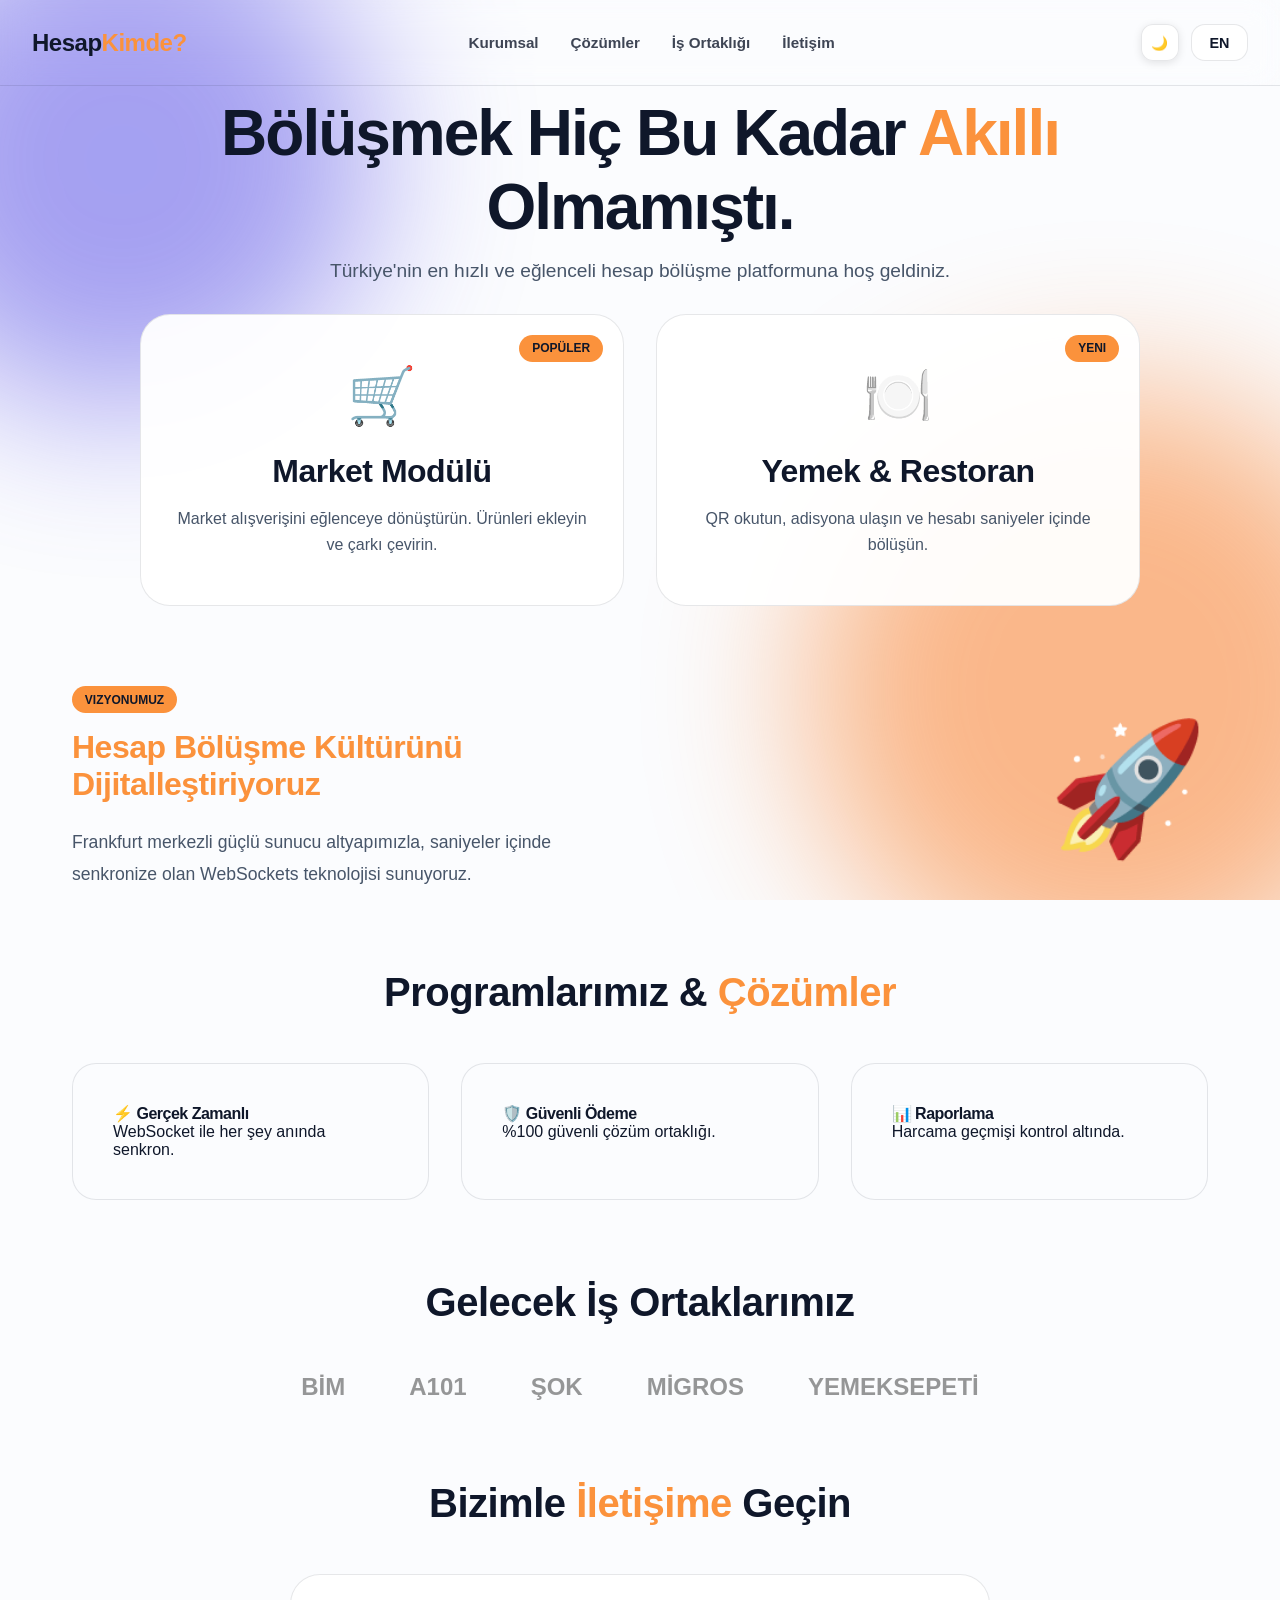
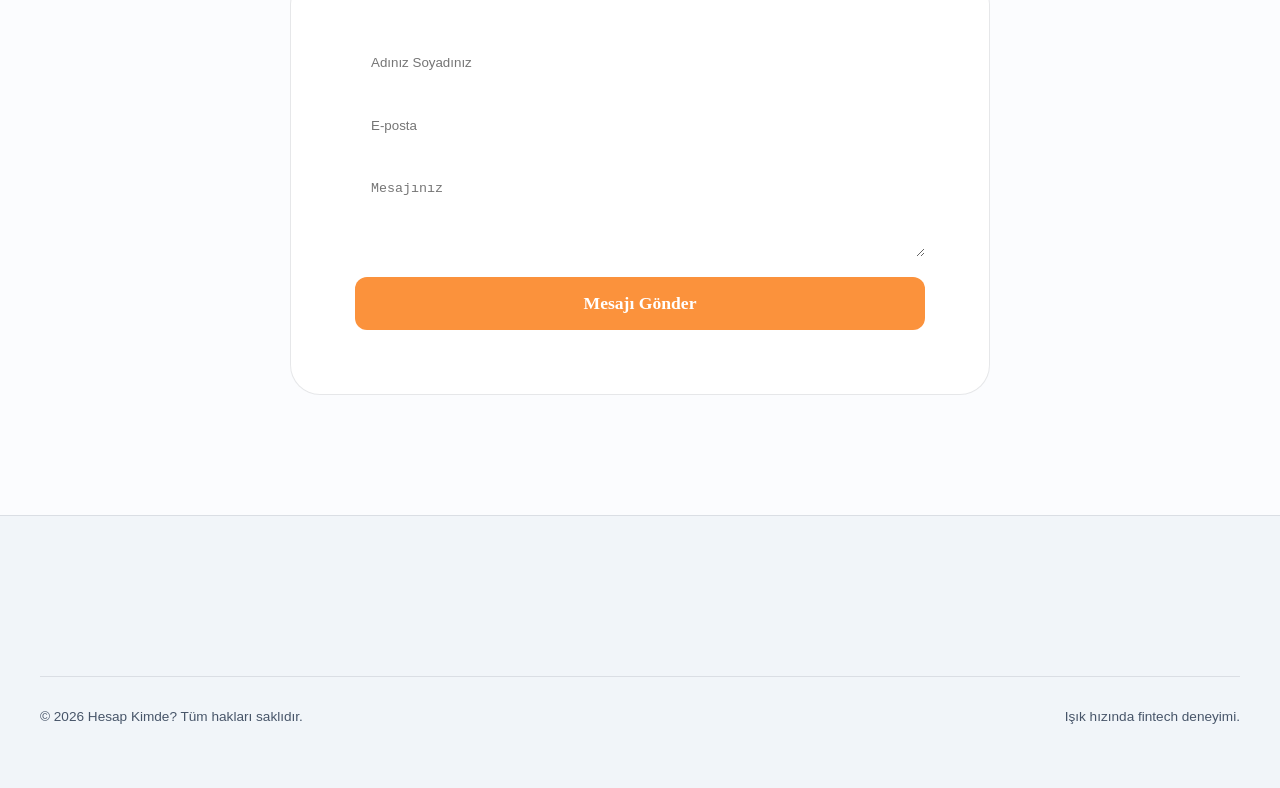
==== commit 09de7da1: "ssa" ====
--- a/index.html
+++ b/index.html
@@ -132,7 +132,7 @@
         </div>
     </footer>
 
-    <script src="static/script.js"></script>
+    <script **type="module" ** src="/static/script.js"></script>
     <script>
         window.addEventListener('scroll', () => {
             const navbar = document.getElementById('navbar');
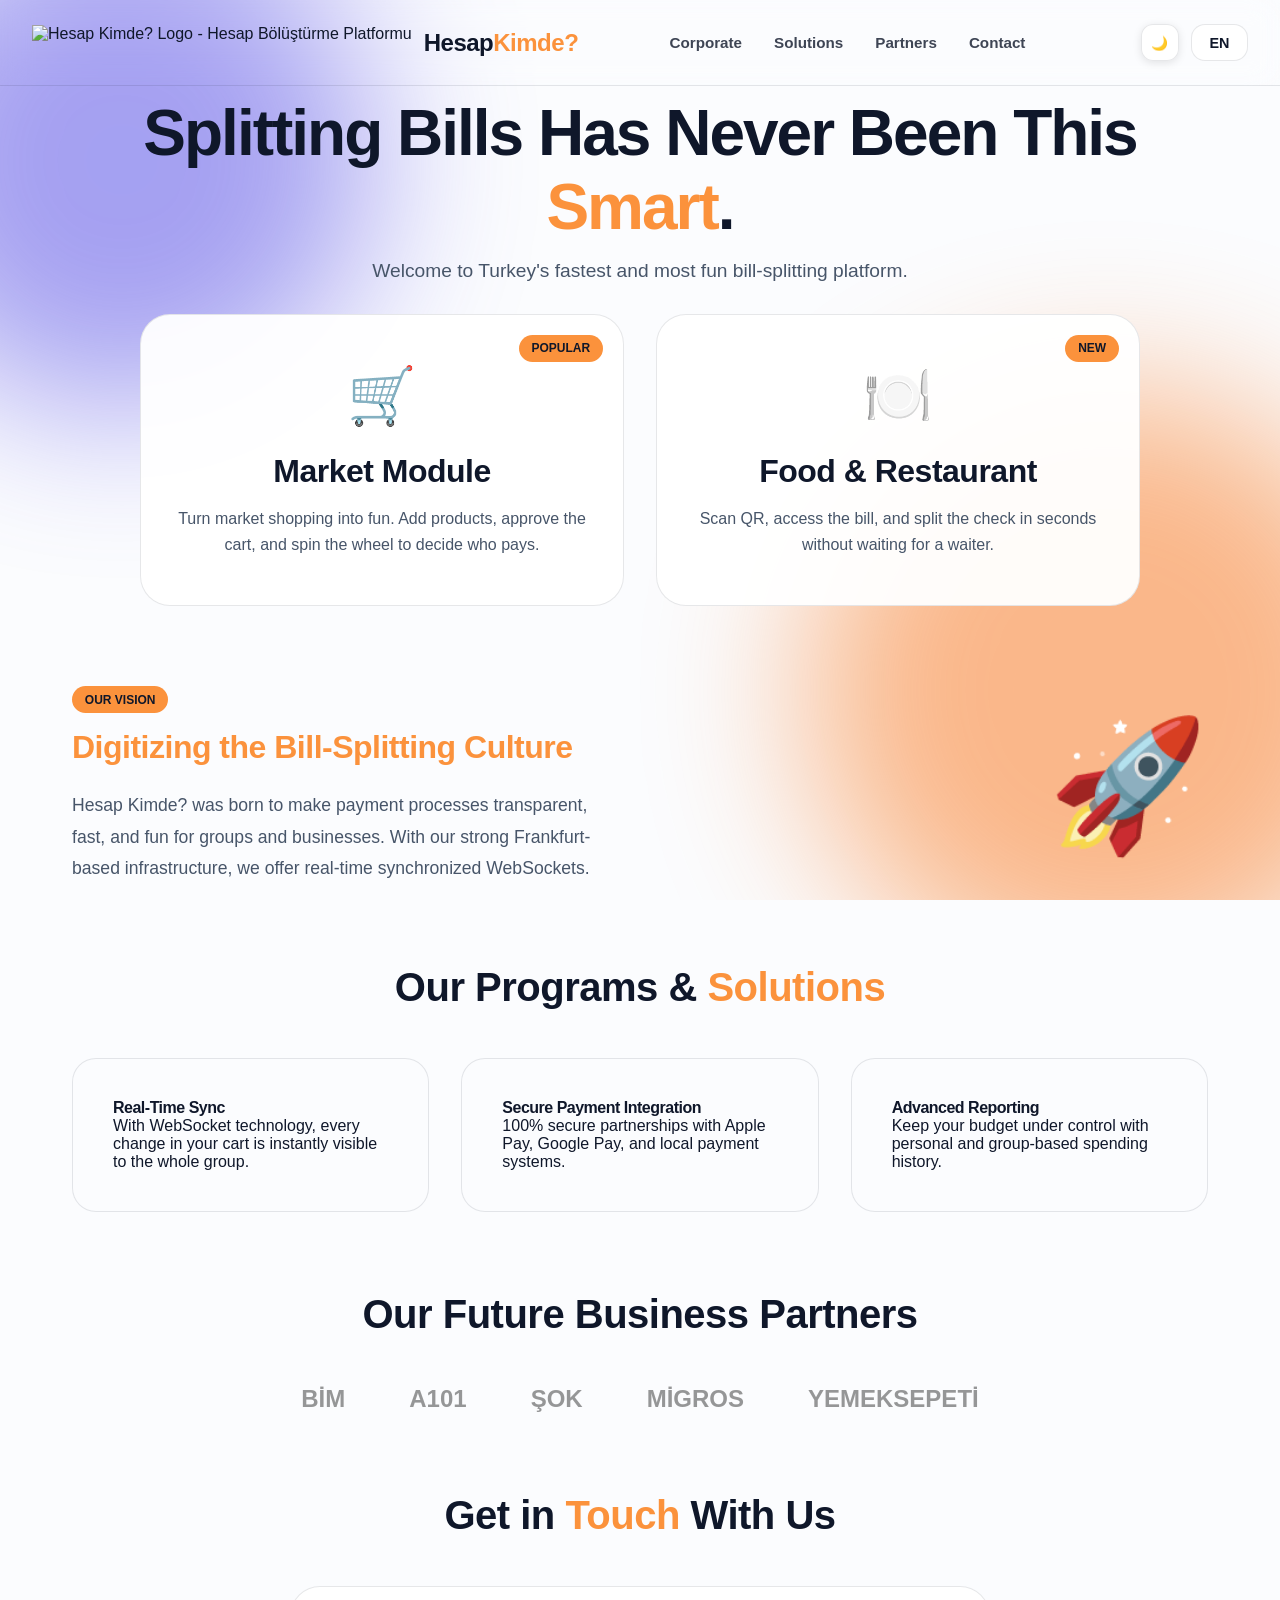
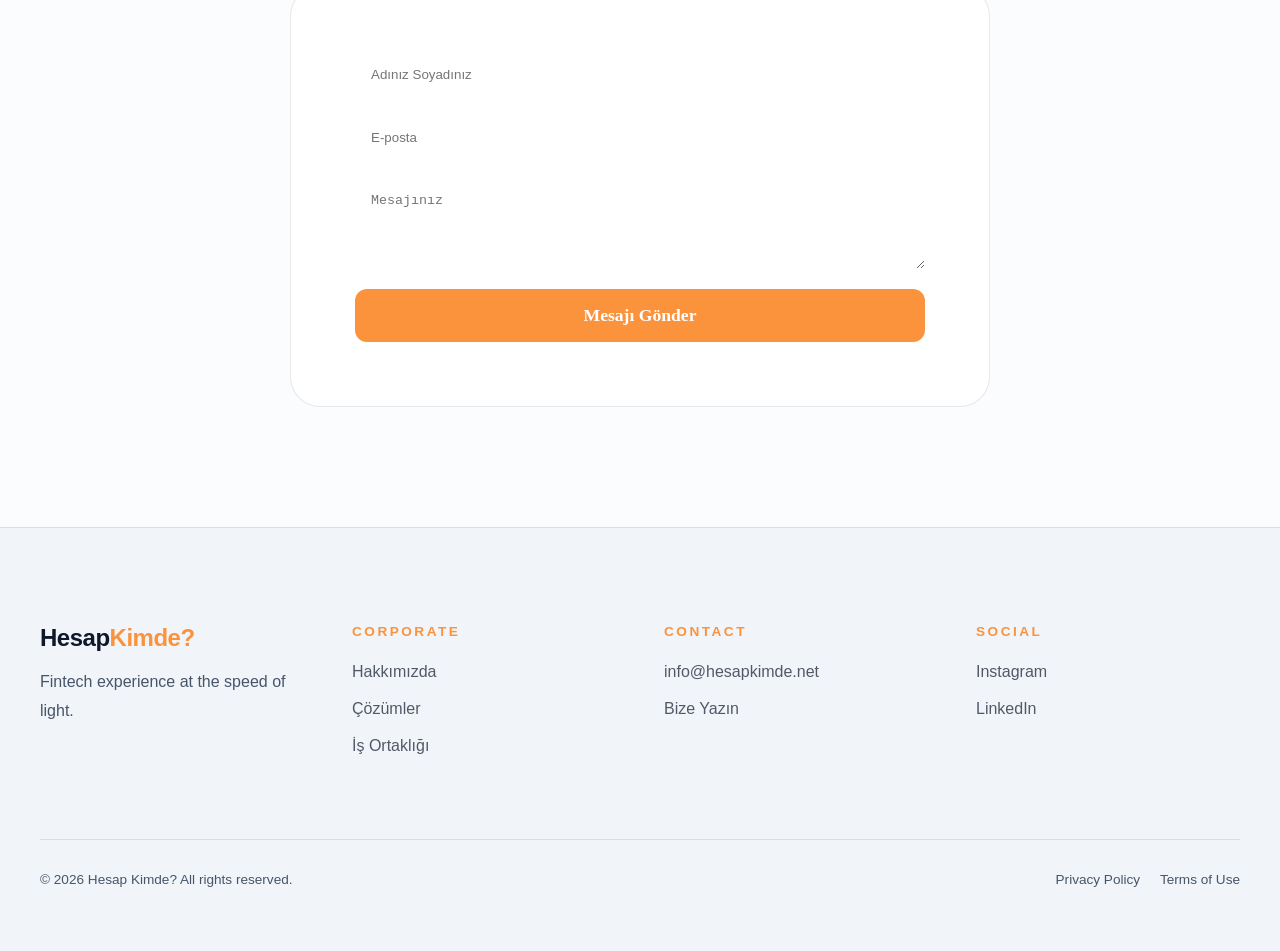
==== commit 91aaa465: "seo" ====
--- a/index.html
+++ b/index.html
@@ -4,11 +4,34 @@
 <head>
     <meta charset="UTF-8">
     <meta name="viewport" content="width=device-width, initial-scale=1.0">
-    <title>Hesap Kimde? | Masada Hesabı Kim Ödeyecek? Tek Tıkla Karar Ver!</title>
-
-    <meta name="description" content="Arkadaş grubunla hesabı kimin ödeyeceğine saniyeler içinde karar ver.">
-    <link rel="stylesheet" href="static/style.css?v=1.1">
+    <title>Hesap Kimde? | Kim Ödeyecek? | Adil Hesap Bölüştürme & Market Çarkı</title>
+
+    <meta name="description"
+        content="Hesap Kimde? Market (cips, gofret, bisküvi fiyatları) ve yemek harcamalarınızı adilce bölüştürür. Arkadaş grubu oyunları ve çarkı ile hesabı kimin ödeyeceğini eğlenceli bir şekilde gör!">
+    <link rel="canonical" href="https://hesapkimde.net/" />
+    <meta name="keywords"
+        content="hesap kimde, market çarkı, yemek çarkı, hesap ödeme, kim ödeyecek, eğlenceli karar verme, harcama paylaşımı, grup harcaması, cips fiyatları, gofret fiyatları, bisküvi çeşitleri, online çark çevirme, hesap bölüştürme, arkadaş grubu oyunları, migros cips fiyatları, a101 bisküvi fiyatları">
+    <meta name="author" content="Ersin Uçar">
+    <script type="application/ld+json">
+    {
+      "@context": "https://schema.org",
+      "@type": "WebApplication",
+      "name": "Hesap Kimde?",
+      "url": "https://hesapkimde.net/",
+      "description": "Market ve yemek harcamalarını adilce bölüştüren, arkadaş grupları için eğlenceli bir karar verme platformu.",
+      "applicationCategory": "FinanceApplication",
+      "operatingSystem": "All",
+      "featureList": [
+        "Market Harcaması Bölüştürme",
+        "Atıştırmalık Çarkı (Cips, Gofret, Bisküvi)",
+        "Gerçek Zamanlı Senkronizasyon",
+        "Hesap Kimde Oyunu"
+      ]
+    }
+    </script>
+    <link rel="stylesheet" href="static/style.css?v=2.6">
     <link rel="stylesheet" href="static/corporate.css">
+    <link rel="icon" id="favicon" href="/logo-dark">
     <link href="https://fonts.googleapis.com/css2?family=Outfit:wght@300;400;600;800&display=swap" rel="stylesheet">
 
     <script src="static/translations.js"></script>
@@ -23,13 +46,16 @@
 
     <header class="main-header" id="navbar">
         <div class="logo-text">
-            <h2 style="font-weight: 800;">Hesap<span class="highlight">Kimde?</span></h2>
+            <a href="/" style="text-decoration: none; color: inherit; display: flex; align-items: center; gap: 12px;">
+                <img id="main-logo" src="/logo-dark" alt="Hesap Kimde? Logo - Hesap Bölüştürme Platformu" style="height: 35px; width: auto; display: block;">
+                <h2 style="font-weight: 800; margin: 0; line-height: 1;">Hesap<span class="highlight">Kimde?</span></h2>
+            </a>
         </div>
         <nav class="nav-links">
-            <a href="#hakkimizda">Kurumsal</a>
-            <a href="#cozumler">Çözümler</a>
-            <a href="#partnerler">İş Ortaklığı</a>
-            <a href="#iletisim">İletişim</a>
+            <a href="#hakkimizda" data-i18n="nav_corporate">Kurumsal</a>
+            <a href="#cozumler" data-i18n="nav_solutions">Çözümler</a>
+            <a href="#partnerler" data-i18n="nav_partners">İş Ortaklığı</a>
+            <a href="#iletisim" data-i18n="nav_contact">İletişim</a>
         </nav>
         <div class="pref-controls">
             <button class="theme-toggle" onclick="handleThemeToggle()"><span id="theme-icon">☀️</span></button>
@@ -47,22 +73,23 @@
     <main>
         <section id="portal" class="portal-container" style="padding-top: 6rem;">
             <header class="portal-hero">
-                <h1 style="font-size: clamp(2.5rem, 8vw, 4rem);">Bölüşmek Hiç Bu Kadar <span
+                <h1 style="font-size: clamp(2.5rem, 8vw, 4rem);" data-i18n="hero_title">Hesap Bölüştürmek Hiç Bu Kadar <span
                         class="highlight">Akıllı</span> Olmamıştı.</h1>
-                <p>Türkiye'nin en hızlı ve eğlenceli hesap bölüşme platformuna hoş geldiniz.</p>
+                <p data-i18n="hero_subtitle">Türkiye'nin en hızlı ve eğlenceli hesap bölüştürme platformu. Kim ödeyecek diye dert etmeyin, çarkı çevirin!</p>
             </header>
             <div class="portal-grid">
                 <a href="/market" class="portal-card">
-                    <span class="portal-badge">Popüler</span>
+                    <span class="portal-badge" data-i18n="market_badge">Popüler</span>
                     <div class="icon">🛒</div>
-                    <h2>Market Modülü</h2>
-                    <p>Market alışverişini eğlenceye dönüştürün. Ürünleri ekleyin ve çarkı çevirin.</p>
+                    <h2 data-i18n="market_title">Market Modülü</h2>
+                    <p data-i18n="market_desc">Market alışverişini eğlenceye dönüştürün. Ürünleri ekleyin ve çarkı
+                        çevirin.</p>
                 </a>
                 <a href="/yemek" class="portal-card">
-                    <span class="portal-badge">Yeni</span>
+                    <span class="portal-badge" data-i18n="yemek_badge">Yeni</span>
                     <div class="icon">🍽️</div>
-                    <h2>Yemek & Restoran</h2>
-                    <p>QR okutun, adisyona ulaşın ve hesabı saniyeler içinde bölüşün.</p>
+                    <h2 data-i18n="yemek_title">Yemek & Restoran</h2>
+                    <p data-i18n="yemek_desc">QR okutun, adisyona ulaşın ve hesabı saniyeler içinde bölüşün.</p>
                 </a>
             </div>
         </section>
@@ -70,36 +97,37 @@
         <section id="hakkimizda">
             <div class="about-grid">
                 <div class="about-text">
-                    <span class="portal-badge"
+                    <span class="portal-badge" data-i18n="about_badge"
                         style="position: static; margin-bottom: 1rem; display: inline-block;">Vizyonumuz</span>
-                    <h3>Hesap Bölüşme Kültürünü Dijitalleştiriyoruz</h3>
-                    <p>Frankfurt merkezli güçlü sunucu altyapımızla, saniyeler içinde senkronize olan WebSockets
-                        teknolojisi sunuyoruz.</p>
+                    <h3 data-i18n="about_title">Hesap Bölüştürme Kültürünü Dijitalleştiriyoruz</h3>
+                    <p data-i18n="about_p1">Frankfurt merkezli güçlü sunucu altyapımızla, saniyeler içinde senkronize
+                        olan WebSockets teknolojisi sunuyoruz. Arkadaş grubu oyunları ve harcama paylaşımı konusunda en stabil deneyimi sağlıyoruz.</p>
                 </div>
                 <div class="about-visual" style="text-align: right;"><span style="font-size: 8rem;">🚀</span></div>
             </div>
         </section>
 
         <section id="cozumler" style="background: rgba(255,255,255,0.02); border-radius: 50px; padding: 3rem;">
-            <h2 class="section-title">Programlarımız & <span class="highlight">Çözümler</span></h2>
+            <h2 class="section-title" data-i18n="solutions_title">Programlarımız & <span
+                    class="highlight">Çözümler</span></h2>
             <div class="solutions-container">
                 <div class="solution-item">
-                    <h4>⚡ Gerçek Zamanlı</h4>
-                    <p>WebSocket ile her şey anında senkron.</p>
+                    <h4 data-i18n="sol_1_title">⚡ Gerçek Zamanlı</h4>
+                    <p data-i18n="sol_1_desc">WebSocket ile her şey anında senkron.</p>
                 </div>
                 <div class="solution-item">
-                    <h4>🛡️ Güvenli Ödeme</h4>
-                    <p>%100 güvenli çözüm ortaklığı.</p>
+                    <h4 data-i18n="sol_2_title">🛡️ Güvenli Ödeme</h4>
+                    <p data-i18n="sol_2_desc">%100 güvenli çözüm ortaklığı.</p>
                 </div>
                 <div class="solution-item">
-                    <h4>📊 Raporlama</h4>
-                    <p>Harcama geçmişi kontrol altında.</p>
+                    <h4 data-i18n="sol_3_title">📊 Raporlama</h4>
+                    <p data-i18n="sol_3_desc">Harcama geçmişi kontrol altında.</p>
                 </div>
             </div>
         </section>
 
         <section id="partnerler">
-            <h2 class="section-title">Gelecek İş Ortaklarımız</h2>
+            <h2 class="section-title" data-i18n="partners_title">Gelecek İş Ortaklarımız</h2>
             <div class="partners-grid">
                 <div class="partner-logo">BİM</div>
                 <div class="partner-logo">A101</div>
@@ -110,7 +138,8 @@
         </section>
 
         <section id="iletisim">
-            <h2 class="section-title">Bizimle <span class="highlight">İletişime</span> Geçin</h2>
+            <h2 class="section-title" data-i18n="contact_title">Bizimle <span class="highlight">İletişime</span> Geçin
+            </h2>
             <div class="contact-wrapper">
                 <form id="contact-form">
                     <input type="text" placeholder="Adınız Soyadınız" required
@@ -126,13 +155,46 @@
     </main>
 
     <footer class="main-footer">
+        <div class="footer-grid">
+            <div class="footer-col">
+                <h2 style="font-weight: 800; margin-bottom: 1rem;">Hesap<span class="highlight">Kimde?</span></h2>
+                <p data-i18n="footer_subtitle">Işık hızında fintech deneyimi.</p>
+            </div>
+            <div class="footer-col">
+                <h4 data-i18n="nav_corporate">Kurumsal</h4>
+                <ul class="footer-links">
+                    <li><a href="#hakkimizda">Hakkımızda</a></li>
+                    <li><a href="#cozumler">Çözümler</a></li>
+                    <li><a href="#partnerler">İş Ortaklığı</a></li>
+                </ul>
+            </div>
+            <div class="footer-col">
+                <h4 data-i18n="footer_contact">İletişim</h4>
+                <ul class="footer-links">
+                    <li><a href="mailto:info@hesapkimde.net">info@hesapkimde.net</a></li>
+                    <li><a href="#iletisim">Bize Yazın</a></li>
+                </ul>
+            </div>
+            <div class="footer-col">
+                <h4 data-i18n="footer_social">Sosyal</h4>
+                <ul class="footer-links">
+                    <li><a href="https://www.instagram.com/cereezersin" target="_blank">Instagram</a></li>
+                    <li><a href="https://www.linkedin.com/in/ersin-uçar-485396289/" target="_blank">LinkedIn</a></li>
+                </ul>
+            </div>
+        </div>
         <div class="footer-bottom">
-            <p>&copy; 2026 Hesap Kimde? Tüm hakları saklıdır.</p>
-            <p>Işık hızında fintech deneyimi.</p>
+            <p data-i18n="footer_rights">&copy; 2026 Hesap Kimde? Tüm hakları saklıdır.</p>
+            <div class="footer-legal">
+                <a href="#" style="margin-left: 1rem; color: var(--text-muted); text-decoration: none;"
+                    data-i18n="footer_kvkk">KVKK</a>
+                <a href="#" style="margin-left: 1rem; color: var(--text-muted); text-decoration: none;"
+                    data-i18n="footer_terms">Kullanım Koşulları</a>
+            </div>
         </div>
     </footer>
 
-    <script **type="module" ** src="/static/script.js"></script>
+    <script type="module" src="/static/script.js"></script>
     <script>
         window.addEventListener('scroll', () => {
             const navbar = document.getElementById('navbar');
--- a/static/style.css
+++ b/static/style.css
@@ -1,2000 +1,3 @@
-:root {
-    /* Base Variables (Dark/Default) */
-    --bg-dark: #070a13; /* Deeper Premium Night */
-    --bg-card: rgba(13, 18, 33, 0.85);
-    --bg-nav: rgba(7, 10, 19, 0.9);
-    --bg-footer: #04060c;
-    --primary: #fb923c;
-    --primary-hover: #f97316;
-    --success: #10b981;
-    --danger: #f43f5e;
-    --text-main: #f1f5f9;
-    --text-muted: #64748b;
-    --glass-border: rgba(255, 255, 255, 0.08);
-    --glass-shadow: 0 12px 40px rgba(0, 0, 0, 0.6);
-}
+:root{--bg-dark:#070a13;--bg-card:rgba(13,18,33,.85);--bg-nav:rgba(7,10,19,.9);--bg-footer:#04060c;--primary:#fb923c;--primary-hover:#f97316;--success:#10b981;--danger:#f43f5e;--text-main:#f1f5f9;--text-muted:#64748b;--glass-border:rgba(255,255,255,.08);--glass-shadow:0 12px 40px rgba(0,0,0,.6)}.light-theme{--bg-dark:#f8fafc;--bg-card:rgba(255,255,255,.8);--bg-nav:rgba(255,255,255,.9);--bg-footer:#f1f5f9;--text-main:#0f172a;--text-muted:#475569;--glass-border:rgba(15,23,42,.1);--glass-shadow:0 8px 32px 0 rgba(15,23,42,.05)}.pref-controls{display:flex;align-items:center;gap:.75rem;margin-left:1.5rem}.theme-toggle,.lang-select{background:var(--bg-card);border:1px solid var(--glass-border);color:var(--text-main);padding:.6rem;border-radius:12px;cursor:pointer;font-family:inherit;font-size:.85rem;display:flex;align-items:center;justify-content:center;transition:.3s cubic-bezier(.4,0,.2,1);box-shadow:0 2px 8px rgba(0,0,0,.1)}.theme-toggle:hover,.lang-select:hover{border-color:var(--primary);transform:translateY(-2px);box-shadow:0 4px 12px rgba(251,146,60,.2)}.lang-select{padding-right:2.2rem;appearance:none;font-weight:600;background-image:url("data:image/svg+xml,%3Csvg xmlns='http://www.w3.org/2000/svg' width='12' height='12' fill='%23fb923c' viewBox='0 0 16 16'%3E%3Cpath d='M7.247 11.14 2.451 5.658C1.885 5.013 2.345 4 3.204 4h9.592a1 1 0 0 1 .753 1.659l-4.796 5.48a1 1 0 0 1-1.506 0z'/%3E%3C/svg%3E");background-repeat:no-repeat;background-position:calc(100% - 0.75rem) center}*{margin:0;padding:0;box-sizing:border-box}body{font-family:'Outfit',sans-serif;background-color:var(--bg-dark);color:var(--text-main);min-height:100vh;overflow-x:hidden}.background-blobs{position:fixed;top:0;left:0;width:100%;height:100%;z-index:-1;overflow:hidden}.blob{position:absolute;border-radius:50%;filter:blur(80px);opacity:.5;animation:float 10s ease-in-out infinite alternate}.blob-1{top:-10%;left:-10%;width:500px;height:500px;background:#4f46e5}.blob-2{bottom:-10%;right:-10%;width:600px;height:600px;background:#f97316;animation-delay:-5s}@keyframes float{0%{transform:translate(0,0) scale(1)}100%{transform:translate(30px,50px) scale(1.1)}}.modal{position:fixed;top:0;left:0;width:100%;height:100%;background:rgba(0,0,0,.8);backdrop-filter:blur(5px);display:none;justify-content:center;align-items:center;z-index:100}.modal.active{display:flex}.modal-content{background:var(--bg-card);padding:3rem;border-radius:30px;border:1px solid var(--glass-border);text-align:center;box-shadow:var(--glass-shadow);width:90%;max-width:500px}.modal.active~.app-layout .cart-area,.modal.active~.app-layout .users-section{opacity:0;pointer-events:none;transition:opacity .3s ease}.modal-content input,.create-form input,.lobby-username-section input{margin:1rem 0;padding:1rem;width:100%;border-radius:12px;border:1px solid var(--glass-border);background:rgba(255,255,255,.05);color:white;font-size:1.1rem;outline:none;transition:.2s}.modal-content input:focus,.create-form input:focus,.lobby-username-section input:focus{border-color:var(--primary);background:rgba(255,255,255,.1)}.modal-actions{display:flex;gap:1rem;margin-top:1.5rem}.lobby-portal{background:var(--bg-card);width:90%;max-width:700px;border-radius:30px;border:1px solid var(--glass-border);box-shadow:var(--glass-shadow);display:flex;flex-direction:column;overflow:hidden;animation:panelSlideIn .4s cubic-bezier(.17,.67,.12,.99)}.lobby-header{background:rgba(255,255,255,.03);padding:2rem;text-align:center;border-bottom:1px solid var(--glass-border)}.lobby-tabs{display:flex;background:rgba(0,0,0,.2);padding:.4rem;border-radius:15px;margin-top:1.5rem;gap:.5rem}.tab-btn{flex:1;padding:.75rem;border:none;background:transparent;color:var(--text-muted);border-radius:10px;cursor:pointer;font-weight:600;transition:.2s;font-family:'Outfit'}.tab-btn.active{background:var(--primary);color:white;box-shadow:0 4px 12px rgba(249,115,22,.3)}.tab-content{display:none;padding:2rem;max-height:450px;overflow-y:auto}.tab-content.active{display:block}.lobby-username-section{padding:0 2rem;margin-top:1rem}.room-list{display:grid;grid-template-columns:repeat(auto-fill,minmax(280px,1fr));gap:1rem;margin-top:1rem}.room-card{background:rgba(255,255,255,.04);border:1px solid var(--glass-border);border-radius:16px;padding:1.25rem;cursor:pointer;transition:.3s cubic-bezier(.4,0,.2,1);position:relative;overflow:hidden}.room-card:hover{background:rgba(255,255,255,.08);border-color:var(--primary);transform:translateY(-3px)}.room-card .room-info{display:flex;justify-content:space-between;align-items:center}.room-name{font-weight:bold;font-size:1.2rem}.room-count{background:rgba(0,0,0,.3);padding:.3rem .7rem;border-radius:20px;font-size:.85rem;color:var(--primary)}.room-join-hint{font-size:.75rem;color:var(--text-muted);margin-top:.5rem;opacity:0;transition:.2s}.room-card:hover .room-join-hint{opacity:1}.room-card.protected{border-left:4px solid #facc15}.no-rooms{grid-column:1/-1;text-align:center;padding:3rem;color:var(--text-muted);border:2px dashed var(--glass-border);border-radius:20px}.btn{padding:1rem 2rem;border:none;border-radius:12px;cursor:pointer;font-weight:bold;font-size:1.1rem;transition:.2s;font-family:'Outfit'}.primary-btn{background:var(--primary);color:white;width:100%}.primary-btn:hover{background:var(--primary-hover)}.approve-btn{background:var(--glass-border);color:white;width:100%;margin-top:1rem;border:1px solid var(--success)}.approve-btn.approved{background:var(--success);color:white}.danger-btn{background:var(--danger);color:white;padding:1rem 3rem;font-size:1.5rem;border-radius:50px}.danger-btn:disabled{opacity:.5;cursor:not-allowed}.outline-btn{background:transparent;color:var(--text-main);border:2px solid var(--glass-border);padding:.85rem 1.25rem;width:auto}.outline-btn:hover{border-color:var(--primary);color:var(--primary)}.app-layout{display:flex;height:calc(100vh - 80px);margin-top:80px}.shop-area{flex:1;padding:2rem;overflow-y:auto}.cart-area{width:350px;background:rgba(15,23,42,.8);border-left:1px solid var(--glass-border);padding:2rem;display:flex;flex-direction:column;overflow-y:auto}h1{font-size:2.5rem;font-weight:800;margin-bottom:.5rem}.highlight{color:var(--primary)}.search-container{margin:2rem 0}#search-input{width:100%;padding:1rem 1.5rem;font-size:1.1rem;background:var(--bg-card);border:1px solid var(--glass-border);border-radius:50px;color:var(--text-main);outline:none}#search-input:focus{border-color:var(--primary)}.category-filters{display:flex;flex-wrap:wrap;gap:.75rem;margin-bottom:2rem}.cat-btn{padding:.6rem 1.2rem;border:1px solid var(--glass-border);border-radius:50px;background:var(--bg-card);color:var(--text-muted);font-family:'Outfit',sans-serif;font-size:.95rem;cursor:pointer;transition:all .2s ease;backdrop-filter:blur(8px)}.cat-btn:hover{border-color:var(--primary);color:var(--text-main)}.cat-btn.active{background:var(--primary);border-color:var(--primary);color:white;font-weight:600}.logo-text h2{color:var(--text-main)}.grid{display:grid;grid-template-columns:repeat(auto-fill,minmax(220px,1fr));gap:1.5rem}.product-card{background:var(--bg-card);border:1px solid var(--glass-border);border-radius:15px;padding:1.5rem;display:flex;flex-direction:column;justify-content:space-between}.product-img{width:100%;height:180px;object-fit:contain;border-radius:12px;margin-bottom:1rem;transition:transform .3s ease}.product-emoji{width:100%;height:180px;display:flex;align-items:center;justify-content:center;font-size:5rem;background:rgba(255,255,255,.05);border-radius:12px;margin-bottom:1rem}.product-card h3{font-size:1.1rem;margin-bottom:1rem}.price-row{display:flex;justify-content:space-between;align-items:center}.price{color:var(--success);font-weight:bold;font-size:1.2rem}.add-btn{background:var(--primary);color:white;border:none;padding:.5rem 1rem;border-radius:8px;cursor:pointer;font-weight:bold}.add-btn:hover{background:var(--primary-hover)}.create-form,.auth-box{display:flex;flex-direction:column;max-width:400px;margin:0 auto}.auth-box{background:rgba(255,255,255,.03);padding:2.5rem;border-radius:24px;border:1px solid var(--glass-border);backdrop-filter:blur(10px);box-shadow:0 10px 30px rgba(0,0,0,.2)}.auth-box h3{margin-bottom:1.5rem;font-size:1.75rem;font-weight:800;color:var(--text-main)}.auth-box input{background:rgba(255,255,255,.05);border:1px solid var(--glass-border);border-radius:14px;padding:1.1rem;font-size:1rem;color:white;margin-bottom:1.25rem;transition:all .3s ease}.auth-box input:focus{background:rgba(255,255,255,.1);border-color:var(--primary);box-shadow:0 0 0 4px rgba(251,146,60,.15)}#auth-login-view,#auth-register-view{animation:fadeIn .4s ease}@keyframes fadeIn{from{opacity:0;transform:translateY(10px)}to{opacity:1;transform:translateY(0)}}.stat-card{background:rgba(255,255,255,.05);padding:1.5rem;border-radius:16px;text-align:center;border:1px solid var(--glass-border)}.stat-label{display:block;font-size:.8rem;color:var(--text-muted);margin-bottom:.5rem;text-transform:uppercase}.stat-card strong{font-size:1.5rem;display:block}.profile-stats-grid{display:grid;grid-template-columns:repeat(3,1fr);gap:1rem;margin:2rem 0}.profile-header{text-align:center;margin-bottom:2rem}.profile-avatar{font-size:4rem;margin-bottom:1rem}.profile-badges{display:flex;gap:.5rem;justify-content:center;margin-top:.5rem}.badge{background:var(--primary);color:white;padding:.2rem .6rem;border-radius:20px;font-size:.75rem;font-weight:bold}.profile-history-section h3{margin-bottom:1rem;border-bottom:1px solid var(--glass-border);padding-bottom:.5rem}.profile-history-list{max-height:200px;overflow-y:auto}.mini-history-card{display:flex;justify-content:space-between;padding:.75rem;background:rgba(255,255,255,.03);margin-bottom:.5rem;border-radius:10px;font-size:.9rem}
 
-.light-theme {
-    --bg-dark: #f8fafc;
-    --bg-card: rgba(255, 255, 255, 0.8);
-    --bg-nav: rgba(255, 255, 255, 0.9);
-    --bg-footer: #f1f5f9;
-    --text-main: #0f172a;
-    --text-muted: #475569;
-    --glass-border: rgba(15, 23, 42, 0.1);
-    --glass-shadow: 0 8px 32px 0 rgba(15, 23, 42, 0.05);
-}
-
-/* Preference Controls */
-.pref-controls {
-    display: flex;
-    align-items: center;
-    gap: 0.75rem;
-    margin-left: 1.5rem;
-}
-
-.theme-toggle, .lang-select {
-    background: var(--bg-card);
-    border: 1px solid var(--glass-border);
-    color: var(--text-main);
-    padding: 0.6rem;
-    border-radius: 12px;
-    cursor: pointer;
-    font-family: inherit;
-    font-size: 0.85rem;
-    display: flex;
-    align-items: center;
-    justify-content: center;
-    transition: 0.3s cubic-bezier(0.4, 0, 0.2, 1);
-    box-shadow: 0 2px 8px rgba(0,0,0,0.1);
-}
-
-.theme-toggle:hover, .lang-select:hover {
-    border-color: var(--primary);
-    transform: translateY(-2px);
-    box-shadow: 0 4px 12px rgba(251, 146, 60, 0.2);
-}
-
-.lang-select {
-    padding-right: 2.2rem;
-    appearance: none;
-    font-weight: 600;
-    background-image: url("data:image/svg+xml,%3Csvg xmlns='http://www.w3.org/2000/svg' width='12' height='12' fill='%23fb923c' viewBox='0 0 16 16'%3E%3Cpath d='M7.247 11.14 2.451 5.658C1.885 5.013 2.345 4 3.204 4h9.592a1 1 0 0 1 .753 1.659l-4.796 5.48a1 1 0 0 1-1.506 0z'/%3E%3C/svg%3E");
-    background-repeat: no-repeat;
-    background-position: calc(100% - 0.75rem) center;
-}
-
-
-
-* { margin: 0; padding: 0; box-sizing: border-box; }
-
-
-
-body {
-
-    font-family: 'Outfit', sans-serif;
-
-    background-color: var(--bg-dark);
-
-    color: var(--text-main);
-
-    min-height: 100vh;
-
-    overflow-x: hidden;
-
-}
-
-
-
-.background-blobs { position: fixed; top: 0; left: 0; width: 100%; height: 100%; z-index: -1; overflow: hidden; }
-
-.blob { position: absolute; border-radius: 50%; filter: blur(80px); opacity: 0.5; animation: float 10s ease-in-out infinite alternate; }
-
-.blob-1 { top: -10%; left: -10%; width: 500px; height: 500px; background: #4f46e5; }
-
-.blob-2 { bottom: -10%; right: -10%; width: 600px; height: 600px; background: #f97316; animation-delay: -5s; }
-
-
-
-@keyframes float {
-
-    0% { transform: translate(0, 0) scale(1); }
-
-    100% { transform: translate(30px, 50px) scale(1.1); }
-
-}
-
-
-
-.modal {
-
-    position: fixed; top: 0; left: 0; width: 100%; height: 100%;
-
-    background: rgba(0,0,0,0.8);
-
-    backdrop-filter: blur(5px);
-
-    display: none;
-
-    justify-content: center;
-
-    align-items: center;
-
-    z-index: 100;
-
-}
-
-.modal.active { display: flex; }
-
-
-
-.modal-content {
-
-    background: var(--bg-card);
-
-    padding: 3rem; border-radius: 30px;
-
-    border: 1px solid var(--glass-border);
-
-    text-align: center;
-
-    box-shadow: var(--glass-shadow);
-
-    width: 90%;
-
-    max-width: 500px;
-
-}
-
-.modal-content input, .create-form input, .lobby-username-section input {
-
-    margin: 1rem 0; padding: 1rem; width: 100%; border-radius: 12px;
-
-    border: 1px solid var(--glass-border); background: rgba(255,255,255,0.05); color: white;
-
-    font-size: 1.1rem; outline: none; transition: 0.2s;
-
-}
-
-.modal-content input:focus, .create-form input:focus, .lobby-username-section input:focus {
-
-    border-color: var(--primary); background: rgba(255,255,255,0.1);
-
-}
-
-
-
-.modal-actions {
-
-    display: flex; gap: 1rem; margin-top: 1.5rem;
-
-}
-
-
-
-.lobby-portal {
-
-    background: var(--bg-card);
-
-    width: 90%;
-
-    max-width: 700px;
-
-    border-radius: 30px;
-
-    border: 1px solid var(--glass-border);
-
-    box-shadow: var(--glass-shadow);
-
-    display: flex;
-
-    flex-direction: column;
-
-    overflow: hidden;
-
-    animation: panelSlideIn 0.4s cubic-bezier(0.17, 0.67, 0.12, 0.99);
-
-}
-
-
-
-.lobby-header {
-
-    background: rgba(255,255,255,0.03);
-
-    padding: 2rem;
-
-    text-align: center;
-
-    border-bottom: 1px solid var(--glass-border);
-
-}
-
-
-
-.lobby-tabs {
-
-    display: flex;
-
-    background: rgba(0,0,0,0.2);
-
-    padding: 0.4rem;
-
-    border-radius: 15px;
-
-    margin-top: 1.5rem;
-
-    gap: 0.5rem;
-
-}
-
-
-
-.tab-btn {
-
-    flex: 1;
-
-    padding: 0.75rem;
-
-    border: none;
-
-    background: transparent;
-
-    color: var(--text-muted);
-
-    border-radius: 10px;
-
-    cursor: pointer;
-
-    font-weight: 600;
-
-    transition: 0.2s;
-
-    font-family: 'Outfit';
-
-}
-
-
-
-.tab-btn.active {
-
-    background: var(--primary);
-
-    color: white;
-
-    box-shadow: 0 4px 12px rgba(249, 115, 22, 0.3);
-
-}
-
-
-
-.tab-content {
-
-    display: none;
-
-    padding: 2rem;
-
-    max-height: 450px;
-
-    overflow-y: auto;
-
-}
-
-
-
-.tab-content.active {
-
-    display: block;
-
-}
-
-
-
-.lobby-username-section {
-
-    padding: 0 2rem;
-
-    margin-top: 1rem;
-
-}
-
-
-
-.room-list {
-
-    display: grid;
-
-    grid-template-columns: repeat(auto-fill, minmax(280px, 1fr));
-
-    gap: 1rem;
-
-    margin-top: 1rem;
-
-}
-
-
-
-.room-card {
-
-    background: rgba(255,255,255,0.04);
-
-    border: 1px solid var(--glass-border);
-
-    border-radius: 16px;
-
-    padding: 1.25rem;
-
-    cursor: pointer;
-
-    transition: 0.3s cubic-bezier(0.4, 0, 0.2, 1);
-
-    position: relative;
-
-    overflow: hidden;
-
-}
-
-
-
-.room-card:hover {
-
-    background: rgba(255,255,255,0.08);
-
-    border-color: var(--primary);
-
-    transform: translateY(-3px);
-
-}
-
-
-
-.room-card .room-info {
-
-    display: flex;
-
-    justify-content: space-between;
-
-    align-items: center;
-
-}
-
-
-
-.room-name {
-
-    font-weight: bold;
-
-    font-size: 1.2rem;
-
-}
-
-
-
-.room-count {
-
-    background: rgba(0,0,0,0.3);
-
-    padding: 0.3rem 0.7rem;
-
-    border-radius: 20px;
-
-    font-size: 0.85rem;
-
-    color: var(--primary);
-
-}
-
-
-
-.room-join-hint {
-
-    font-size: 0.75rem;
-
-    color: var(--text-muted);
-
-    margin-top: 0.5rem;
-
-    opacity: 0;
-
-    transition: 0.2s;
-
-}
-
-
-
-.room-card:hover .room-join-hint {
-
-    opacity: 1;
-
-}
-
-
-
-.room-card.protected {
-
-    border-left: 4px solid #facc15;
-
-}
-
-
-
-.no-rooms {
-
-    grid-column: 1 / -1;
-
-    text-align: center;
-
-    padding: 3rem;
-
-    color: var(--text-muted);
-
-    border: 2px dashed var(--glass-border);
-
-    border-radius: 20px;
-
-}
-
-
-
-.btn {
-
-    padding: 1rem 2rem; border: none; border-radius: 12px; cursor: pointer;
-
-    font-weight: bold; font-size: 1.1rem; transition: 0.2s; font-family: 'Outfit';
-
-}
-
-.primary-btn { background: var(--primary); color: white; width: 100%; }
-
-.primary-btn:hover { background: var(--primary-hover); }
-
-
-
-.approve-btn { background: var(--glass-border); color: white; width: 100%; margin-top: 1rem; border: 1px solid var(--success); }
-
-.approve-btn.approved { background: var(--success); color: white; }
-
-
-
-.danger-btn { background: var(--danger); color: white; padding: 1rem 3rem; font-size: 1.5rem; border-radius: 50px; }
-
-.danger-btn:disabled { opacity: 0.5; cursor: not-allowed; }
-
-.outline-btn {
-
-    background: transparent;
-
-    color: var(--text-main);
-
-    border: 2px solid var(--glass-border);
-
-    padding: 0.85rem 1.25rem;
-
-    width: auto;
-
-}
-
-.outline-btn:hover { border-color: var(--primary); color: var(--primary); }
-
-
-
-.app-layout {
-
-    display: flex; height: 100vh;
-
-}
-
-.shop-area { flex: 1; padding: 2rem; overflow-y: auto; }
-
-.cart-area { 
-
-    width: 350px; background: rgba(15, 23, 42, 0.8); 
-
-    border-left: 1px solid var(--glass-border);
-
-    padding: 2rem; display: flex; flex-direction: column; overflow-y:auto;
-
-}
-
-
-
-h1 { font-size: 2.5rem; font-weight: 800; margin-bottom: 0.5rem; }
-
-.highlight { color: var(--primary); }
-
-
-
-.search-container { margin: 2rem 0; }
-
-#search-input {
-
-    width: 100%; padding: 1rem 1.5rem; font-size: 1.1rem; background: var(--bg-card);
-
-    border: 1px solid var(--glass-border); border-radius: 50px; color: var(--text-main); outline: none;
-
-}
-
-#search-input:focus { border-color: var(--primary); }
-
-
-
-.category-filters {
-
-    display: flex;
-
-    flex-wrap: wrap;
-
-    gap: 0.75rem;
-
-    margin-bottom: 2rem;
-
-}
-
-
-
-.cat-btn {
-
-    padding: 0.6rem 1.2rem;
-
-    border: 1px solid var(--glass-border);
-
-    border-radius: 50px;
-
-    background: var(--bg-card);
-
-    color: var(--text-muted);
-
-    font-family: 'Outfit', sans-serif;
-
-    font-size: 0.95rem;
-
-    cursor: pointer;
-
-    transition: all 0.2s ease;
-
-    backdrop-filter: blur(8px);
-
-}
-
-.cat-btn:hover {
-
-    border-color: var(--primary);
-
-    color: var(--text-main);
-
-}
-
-.cat-btn.active {
-
-    background: var(--primary);
-
-    border-color: var(--primary);
-
-    color: white;
-
-    font-weight: 600;
-
-}
-
-
-
-.logo-text h2 {
-
-    color: var(--text-main);
-
-}
-
-
-
-.grid { display: grid; grid-template-columns: repeat(auto-fill, minmax(220px, 1fr)); gap: 1.5rem; }
-
-.product-card {
-
-    background: var(--bg-card); border: 1px solid var(--glass-border); border-radius: 15px;
-
-    padding: 1.5rem; display: flex; flex-direction: column; justify-content: space-between;
-
-}
-
-.product-img {
-
-    width: 100%;
-
-    height: 180px;
-
-    object-fit: contain;
-
-    border-radius: 12px;
-
-    margin-bottom: 1rem;
-
-    transition: transform 0.3s ease;
-
-}
-
-
-
-.product-emoji {
-
-    width: 100%;
-
-    height: 180px;
-
-    display: flex;
-
-    align-items: center;
-
-    justify-content: center;
-
-    font-size: 5rem;
-
-    background: rgba(255,255,255,0.05);
-
-    border-radius: 12px;
-
-    margin-bottom: 1rem;
-
-}
-
-.product-card h3 { font-size: 1.1rem; margin-bottom: 1rem; }
-
-.price-row { display: flex; justify-content: space-between; align-items: center; }
-
-.price { color: var(--success); font-weight: bold; font-size: 1.2rem; }
-
-.add-btn { background: var(--primary); color: white; border: none; padding: 0.5rem 1rem; border-radius: 8px; cursor: pointer; font-weight: bold; }
-
-.add-btn:hover { background: var(--primary-hover); }
-
-
-
-.create-form, .auth-box {
-
-    display: flex;
-
-    flex-direction: column;
-
-    max-width: 400px;
-
-    margin: 0 auto;
-
-}
-
-
-
-.auth-box h3 { margin-bottom: 1rem; }
-
-
-
-.stat-card {
-
-    background: rgba(255,255,255,0.05);
-
-    padding: 1.5rem;
-
-    border-radius: 16px;
-
-    text-align: center;
-
-    border: 1px solid var(--glass-border);
-
-}
-
-.stat-label { display: block; font-size: 0.8rem; color: var(--text-muted); margin-bottom: 0.5rem; text-transform: uppercase; }
-
-.stat-card strong { font-size: 1.5rem; display: block; }
-
-
-
-.profile-stats-grid {
-
-    display: grid;
-
-    grid-template-columns: repeat(3, 1fr);
-
-    gap: 1rem;
-
-    margin: 2rem 0;
-
-}
-
-
-
-.profile-header { text-align: center; margin-bottom: 2rem; }
-
-.profile-avatar { font-size: 4rem; margin-bottom: 1rem; }
-
-.profile-badges { display: flex; gap: 0.5rem; justify-content: center; margin-top: 0.5rem; }
-
-.badge {
-
-    background: var(--primary);
-
-    color: white;
-
-    padding: 0.2rem 0.6rem;
-
-    border-radius: 20px;
-
-    font-size: 0.75rem;
-
-    font-weight: bold;
-
-}
-
-
-
-.profile-history-section h3 { margin-bottom: 1rem; border-bottom: 1px solid var(--glass-border); padding-bottom: 0.5rem; }
-
-.profile-history-list { max-height: 200px; overflow-y: auto; }
-
-.mini-history-card {
-
-    display: flex;
-
-    justify-content: space-between;
-
-    padding: 0.75rem;
-
-    background: rgba(255,255,255,0.03);
-
-    margin-bottom: 0.5rem;
-
-    border-radius: 10px;
-
-    font-size: 0.9rem;
-
-}
-
-
-
-.users-section, .cart-section { margin-bottom: 2rem; }
-
-.users-section h3, .cart-section h3 { border-bottom: 1px solid var(--glass-border); padding-bottom: 0.5rem; margin-bottom: 1rem; }
-
-
-
-#users-list, #cart-list { list-style: none; }
-
-#users-list li, #cart-list li { margin-bottom: 0.5rem; display: flex; justify-content: space-between; align-items: center; background: rgba(255,255,255,0.05); padding: 0.5rem; border-radius: 8px; }
-
-.status-check { color: var(--success); }
-
-.status-cross { color: var(--danger); }
-
-
-
-.cart-item-info { display: flex; flex-direction: column; font-size: 0.9rem; }
-
-.cart-item-price { color: var(--success); font-weight: bold; }
-
-.remove-btn { background: none; border: none; color: var(--danger); cursor: pointer; font-size: 1.2rem; }
-
-
-
-.cart-total { display: flex; justify-content: space-between; font-size: 1.2rem; font-weight: bold; margin-top: 1rem; }
-
-.wait-msg { font-size: 0.8rem; color: var(--text-muted); text-align: center; margin-top: 0.5rem; display: block; }
-
-
-
-.wheel-container { text-align: center; background: var(--bg-card); padding: 2rem; border-radius: 20px; border: 1px solid var(--glass-border); }
-
-.wheel-top-bar {
-
-    display: flex;
-
-    flex-wrap: wrap;
-
-    align-items: center;
-
-    justify-content: center;
-
-    gap: 0.75rem 1rem;
-
-    margin-bottom: 0.5rem;
-
-}
-
-.wheel-top-bar h2 { margin-bottom: 0; }
-
-.wheel-cart-btn { padding: 0.65rem 1.1rem; width: auto; font-size: 0.95rem; }
-
-.wheel-end-actions {
-
-    display: none;
-
-    flex-wrap: wrap;
-
-    justify-content: center;
-
-    gap: 0.75rem;
-
-    margin-top: 1.5rem;
-
-}
-
-.wheel-end-actions .primary-btn { width: auto; flex: 1 1 160px; min-width: 140px; }
-
-.wheel-end-actions .outline-btn { flex: 1 1 140px; min-width: 120px; }
-
-.wheel-controls { margin: 1rem 0; display: flex; gap: 1rem; justify-content: center; }
-
-.canvas-wrapper { position: relative; width: 400px; height: 400px; margin: 2rem auto; }
-
-.pointer { position: absolute; top: -20px; left: 50%; transform: translateX(-50%); font-size: 3rem; color: white; z-index: 10; text-shadow: 0 2px 5px black; }
-
-canvas { border-radius: 50%; transition: transform 4s cubic-bezier(0.17, 0.67, 0.12, 0.99); border: 5px solid white; box-shadow: var(--glass-shadow); }
-
-#winner-text { margin-top: 1rem; font-size: 1.5rem; font-weight: bold; color: var(--primary); min-height: 2rem; }
-
-
-
-.winner-cart-summary {
-
-    margin-top: 1.25rem;
-
-    text-align: left;
-
-    max-width: 420px;
-
-    margin-left: auto;
-
-    margin-right: auto;
-
-    padding: 1rem 1.25rem;
-
-    background: rgba(15, 23, 42, 0.9);
-
-    border: 1px solid var(--glass-border);
-
-    border-radius: 14px;
-
-    max-height: min(45vh, 320px);
-
-    overflow-y: auto;
-
-}
-
-.winner-cart-summary h4 {
-
-    font-size: 0.95rem;
-
-    font-weight: 600;
-
-    color: var(--text-muted);
-
-    margin-bottom: 0.75rem;
-
-    text-align: center;
-
-}
-
-.winner-cart-list {
-
-    display: flex;
-
-    flex-direction: column;
-
-    gap: 0.5rem;
-
-}
-
-.winner-cart-row {
-
-    display: flex;
-
-    align-items: center;
-
-    gap: 0.75rem;
-
-    padding: 0.5rem;
-
-    background: rgba(255,255,255,0.06);
-
-    border-radius: 10px;
-
-}
-
-.winner-cart-thumb-wrap {
-
-    flex-shrink: 0;
-
-    width: 48px;
-
-    height: 48px;
-
-    display: flex;
-
-    align-items: center;
-
-    justify-content: center;
-
-    background: rgba(255,255,255,0.05);
-
-    border-radius: 8px;
-
-    overflow: hidden;
-
-}
-
-.winner-cart-thumb {
-
-    width: 100%;
-
-    height: 100%;
-
-    object-fit: contain;
-
-}
-
-.winner-cart-emoji, .winner-cart-emoji-fallback {
-
-    font-size: 1.75rem;
-
-    width: 48px;
-
-    height: 48px;
-
-    display: flex;
-
-    align-items: center;
-
-    justify-content: center;
-
-}
-
-.winner-cart-meta {
-
-    flex: 1;
-
-    min-width: 0;
-
-    display: flex;
-
-    flex-direction: column;
-
-    gap: 0.2rem;
-
-    font-size: 0.88rem;
-
-}
-
-.winner-cart-meta strong {
-
-    color: var(--text-main);
-
-    font-weight: 600;
-
-    line-height: 1.25;
-
-}
-
-.winner-cart-meta span {
-
-    color: var(--text-muted);
-
-    font-size: 0.8rem;
-
-}
-
-.winner-cart-total {
-
-    display: flex;
-
-    justify-content: space-between;
-
-    align-items: center;
-
-    margin-top: 0.75rem;
-
-    padding-top: 0.75rem;
-
-    border-top: 1px solid var(--glass-border);
-
-    font-size: 1rem;
-
-    color: var(--text-main);
-
-}
-
-.winner-cart-total strong { color: var(--success); }
-
-.winner-cart-empty {
-
-    text-align: center;
-
-    color: var(--text-muted);
-
-    font-size: 0.9rem;
-
-}
-
-
-
-/* History Section */
-
-.history-section {
-
-    margin-top: 4rem;
-
-    padding-top: 2rem;
-
-    border-top: 2px dashed var(--glass-border);
-
-}
-
-.history-section h2 { margin-bottom: 0.5rem; }
-
-.section-header { margin-bottom: 2rem; }
-
-
-
-.history-container {
-
-    display: grid;
-
-    grid-template-columns: repeat(auto-fill, minmax(300px, 1fr));
-
-    gap: 1.5rem;
-
-}
-
-
-
-.history-card {
-
-    background: var(--bg-card);
-
-    border: 1px solid var(--glass-border);
-
-    border-radius: 16px;
-
-    padding: 1.5rem;
-
-    display: flex;
-
-    flex-direction: column;
-
-    gap: 1rem;
-
-    transition: transform 0.2s;
-
-}
-
-.history-card:hover { transform: translateY(-5px); border-color: var(--primary); }
-
-
-
-.history-card-header {
-
-    display: flex;
-
-    justify-content: space-between;
-
-    align-items: center;
-
-}
-
-.history-date { font-size: 0.85rem; color: var(--text-muted); }
-
-.history-price { color: var(--success); font-weight: bold; font-size: 1.1rem; }
-
-
-
-.history-loser {
-
-    display: flex;
-
-    align-items: center;
-
-    gap: 0.5rem;
-
-    font-size: 1.2rem;
-
-    font-weight: bold;
-
-}
-
-.history-loser-label { font-size: 0.8rem; color: var(--text-muted); text-transform: uppercase; letter-spacing: 1px; }
-
-
-
-.history-items-summary {
-
-    font-size: 0.9rem;
-
-    color: var(--text-muted);
-
-    background: rgba(255,255,255,0.03);
-
-    padding: 0.75rem;
-
-    border-radius: 8px;
-
-    max-height: 100px;
-
-    overflow-y: auto;
-
-}
-
-.history-items-summary ul { list-style: none; padding: 0; }
-
-.history-items-summary li { margin-bottom: 0.25rem; display: flex; justify-content: space-between; font-size: 0.8rem; }
-
-.hist-item-name { 
-
-    white-space: nowrap;
-
-    overflow: hidden;
-
-    text-overflow: ellipsis;
-
-    max-width: 180px;
-
-}
-
-
-
-.app-header {
-
-    display: flex;
-
-    justify-content: space-between;
-
-    align-items: center;
-
-    margin-bottom: 2rem;
-
-    background: var(--bg-card);
-
-    padding: 1.5rem 2rem;
-
-    border-radius: 20px;
-
-    border: 1px solid var(--glass-border);
-
-}
-
-.header-left h1 { margin-bottom: 0.25rem; }
-
-.header-left p { font-size: 0.9rem; color: var(--text-muted); }
-
-
-
-.history-toggle-btn {
-
-    display: flex;
-
-    align-items: center;
-
-    gap: 0.5rem;
-
-    background: rgba(255,255,255,0.05);
-
-    border-color: var(--primary);
-
-    border-radius: 12px;
-
-    font-size: 1rem;
-
-    white-space: nowrap;
-
-}
-
-.history-toggle-btn:hover { background: var(--primary); color: white; }
-
-
-
-/* History Overlay */
-
-.history-panel {
-
-    position: relative;
-
-    width: 90%;
-
-    max-width: 1000px;
-
-    height: 85vh;
-
-    background: var(--bg-dark);
-
-    background-image: radial-gradient(circle at top right, rgba(79, 70, 229, 0.15), transparent),
-
-                      radial-gradient(circle at bottom left, rgba(249, 115, 22, 0.15), transparent);
-
-    border: 1px solid var(--glass-border);
-
-    border-radius: 30px;
-
-    padding: 3rem;
-
-    display: flex;
-
-    flex-direction: column;
-
-    box-shadow: 0 0 100px rgba(0,0,0,0.5);
-
-    animation: panelSlideIn 0.4s cubic-bezier(0.17, 0.67, 0.12, 0.99);
-
-}
-
-
-
-@keyframes panelSlideIn {
-
-    from { transform: translateY(50px) scale(0.95); opacity: 0; }
-
-    to { transform: translateY(0) scale(1); opacity: 1; }
-
-}
-
-
-
-.close-modal-btn {
-
-    position: absolute;
-
-    top: 1.5rem;
-
-    right: 1.5rem;
-
-    width: 48px;
-
-    height: 48px;
-
-    background: rgba(255, 255, 255, 0.05);
-
-    backdrop-filter: blur(10px);
-
-    border: 1px solid var(--glass-border);
-
-    border-radius: 50%;
-
-    color: var(--text-muted);
-
-    font-size: 1.8rem;
-
-    display: flex;
-
-    align-items: center;
-
-    justify-content: center;
-
-    cursor: pointer;
-
-    transition: all 0.3s cubic-bezier(0.4, 0, 0.2, 1);
-
-    z-index: 100;
-
-}
-
-
-
-.close-modal-btn:hover {
-
-    background: var(--danger);
-
-    color: white;
-
-    transform: rotate(90deg) scale(1.1);
-
-    border-color: rgba(255, 255, 255, 0.3);
-
-    box-shadow: 0 0 20px rgba(239, 68, 68, 0.4);
-
-}
-
-
-
-/* Toast Notifications */
-
-.toast-container {
-
-    position: fixed;
-
-    top: 2rem;
-
-    right: 2rem;
-
-    z-index: 9999;
-
-    display: flex;
-
-    flex-direction: column;
-
-    gap: 1rem;
-
-    pointer-events: none;
-
-}
-
-
-
-.toast {
-
-    background: rgba(15, 23, 42, 0.9);
-
-    backdrop-filter: blur(12px);
-
-    border: 1px solid var(--primary);
-
-    color: white;
-
-    padding: 1rem 1.5rem;
-
-    border-radius: 12px;
-
-    box-shadow: 0 10px 15px -3px rgba(0, 0, 0, 0.4);
-
-    display: flex;
-
-    align-items: center;
-
-    gap: 0.75rem;
-
-    min-width: 250px;
-
-    animation: toastIn 0.4s cubic-bezier(0.18, 0.89, 0.32, 1.28);
-
-    pointer-events: auto;
-
-    border-left: 4px solid var(--primary);
-
-}
-
-
-
-.toast.success { border-left-color: var(--success); }
-
-.toast.error { border-left-color: var(--danger); }
-
-
-
-@keyframes toastIn {
-
-    from { transform: translateX(100%) scale(0.8); opacity: 0; }
-
-    to { transform: translateX(0) scale(1); opacity: 1; }
-
-}
-
-
-
-.toast.fade-out {
-
-    animation: toastOut 0.4s forwards;
-
-}
-
-
-
-@keyframes toastOut {
-
-    to { transform: translateX(100%); opacity: 0; }
-
-}
-
-
-
-.history-panel-header {
-
-    margin-bottom: 2.5rem;
-
-    text-align: center;
-
-}
-
-.history-panel-header h2 { font-size: 2.5rem; }
-
-
-
-.history-overlay-content {
-
-    flex: 1;
-
-    overflow-y: auto;
-
-    padding-right: 1rem;
-
-}
-
-.history-overlay-content::-webkit-scrollbar { width: 8px; }
-
-.history-overlay-content::-webkit-scrollbar-thumb { background: var(--glass-border); border-radius: 10px; }
-
-
-
-.panel-divider {
-
-    border: none;
-
-    height: 1px;
-
-    background: linear-gradient(to right, transparent, var(--glass-border), transparent);
-
-    margin: 2.5rem 0;
-
-}
-
-
-
-.history-container {
-
-    display: grid;
-
-    grid-template-columns: repeat(auto-fill, minmax(300px, 1fr));
-
-    gap: 1.5rem;
-
-    margin-top: 1.5rem;
-
-}
-
-
-
-/* History Card in Overlay */
-
-.history-card {
-
-    background: rgba(255,255,255,0.03);
-
-    border: 1px solid var(--glass-border);
-
-    border-radius: 16px;
-
-    padding: 1.5rem;
-
-    transition: transform 0.2s, background 0.2s;
-
-}
-
-.history-card:hover { transform: scale(1.02); background: rgba(255,255,255,0.05); border-color: var(--primary); }
-
-
-
-.last-result-section {
-
-    padding: 2.5rem;
-
-    background: linear-gradient(135deg, rgba(249, 115, 22, 0.1), rgba(79, 70, 229, 0.1));
-
-    border: 1px solid var(--primary);
-
-    border-radius: 24px;
-
-    margin-bottom: 2rem;
-
-}
-
-
-
-/* --- Responsive Design --- */
-
-
-
-@media (max-width: 1024px) {
-
-    .app-layout {
-
-        flex-direction: column;
-
-        height: auto;
-
-    }
-
-    .shop-area {
-
-        height: auto;
-
-        padding: 1.5rem;
-
-    }
-
-    .cart-area {
-
-        width: 100%;
-
-        border-left: none;
-
-        border-top: 1px solid var(--glass-border);
-
-        position: fixed;
-
-        bottom: 0;
-
-        left: 0;
-
-        z-index: 50;
-
-        height: 60px; /* Collapsed state */
-
-        border-radius: 25px 25px 0 0;
-
-        background: rgba(15, 23, 42, 0.95);
-
-        backdrop-filter: blur(20px);
-
-        transition: height 0.4s cubic-bezier(0.4, 0, 0.2, 1);
-
-        padding: 0.75rem 1.5rem;
-
-        overflow: hidden;
-
-    }
-
-    .cart-area.mobile-open {
-
-        height: 80vh;
-
-        overflow-y: auto;
-
-    }
-
-    
-
-    .cart-mobile-handle {
-
-        display: block;
-
-        width: 40px;
-
-        height: 4px;
-
-        background: var(--glass-border);
-
-        margin: 0 auto 1rem;
-
-        border-radius: 2px;
-
-    }
-
-
-
-    .cart-section {
-
-        flex-grow: 1;
-
-    }
-
-
-
-    /* Pull grid away from bottom nav */
-
-    .shop-area {
-
-        padding-bottom: 80px;
-
-    }
-
-
-
-    .cat-btn {
-
-        padding: 0.5rem 1rem;
-
-        font-size: 0.85rem;
-
-    }
-
-}
-
-
-
-@media (max-width: 640px) {
-
-    h1 { font-size: 2rem; }
-
-    .header-left p { display: none; }
-
-    .header-right { margin-top: 0.5rem; }
-
-    
-
-    .app-header {
-
-        flex-direction: column;
-
-        align-items: flex-start;
-
-        padding: 1rem;
-
-    }
-
-
-
-    .canvas-wrapper {
-
-        width: 90vw;
-
-        height: 90vw;
-
-        max-width: 320px;
-
-        max-height: 320px;
-
-    }
-
-    canvas {
-
-        width: 100% !important;
-
-        height: 100% !important;
-
-    }
-
-
-
-    .history-panel {
-
-        padding: 1.5rem;
-
-        width: 95%;
-
-        height: 90vh;
-
-    }
-
-    .history-panel-header h2 { font-size: 1.75rem; }
-
-
-
-    .modal-content {
-
-        width: 90%;
-
-        padding: 1.5rem;
-
-    }
-
-}
-
-
-
-.cart-mobile-toggle {
-
-    display: none;
-
-}
-
-
-
-@media (max-width: 1024px) {
-
-    .cart-mobile-toggle {
-
-        display: flex;
-
-        justify-content: space-between;
-
-        align-items: center;
-
-        width: 100%;
-
-        cursor: pointer;
-
-    }
-
-    .cart-mobile-toggle h3 { margin: 0; font-size: 1.1rem; }
-
-    .users-section, .cart-section h3, .wait-msg {
-
-        display: none;
-
-    }
-
-    .cart-area.mobile-open .users-section, 
-
-    .cart-area.mobile-open .cart-section h3,
-
-    .cart-area.mobile-open .wait-msg {
-
-        display: block;
-
-    }
-
-    .cart-area.mobile-open .cart-mobile-toggle {
-
-        margin-bottom: 1rem;
-
-    }
-
-}
-
-/* --- Portal Styles --- */
-.portal-container {
-    min-height: 100vh;
-    display: flex;
-    flex-direction: column;
-    align-items: center;
-    justify-content: center;
-    padding: 2rem;
-    overflow: hidden;
-}
-
-.portal-hero {
-    text-align: center;
-    margin-bottom: 4rem;
-    animation: fadeInDown 0.8s ease-out;
-}
-
-.portal-hero h1 {
-    font-size: clamp(3rem, 10vw, 5rem);
-    margin-bottom: 1rem;
-    letter-spacing: -2px;
-    color: var(--text-main);
-}
-
-.portal-hero p {
-    font-size: 1.2rem;
-    color: var(--text-muted);
-    font-weight: 300;
-}
-
-.portal-grid {
-    display: grid;
-    grid-template-columns: repeat(auto-fit, minmax(300px, 1fr));
-    gap: 2rem;
-    width: 100%;
-    max-width: 1000px;
-    animation: fadeInUp 1s ease-out 0.2s both;
-}
-
-.portal-card {
-    text-decoration: none !important;
-    background: var(--bg-card);
-    border: 1px solid var(--glass-border);
-    backdrop-filter: blur(20px);
-    border-radius: 30px;
-    padding: 3rem 2rem;
-    display: flex;
-    flex-direction: column;
-    align-items: center;
-    text-align: center;
-    color: var(--text-main);
-    transition: all 0.4s cubic-bezier(0.175, 0.885, 0.32, 1.275);
-    position: relative;
-    overflow: hidden;
-    cursor: pointer;
-}
-
-.portal-card::before {
-    content: "";
-    position: absolute;
-    top: 0; left: 0; width: 100%; height: 100%;
-    background: radial-gradient(circle at center, var(--primary) 0%, transparent 70%);
-    opacity: 0;
-    transition: 0.4s;
-    z-index: -1;
-}
-
-.portal-card:hover {
-    transform: translateY(-15px) scale(1.02);
-    border-color: var(--primary);
-    box-shadow: 0 20px 50px rgba(0, 0, 0, 0.5), 0 0 20px rgba(249, 115, 22, 0.2);
-}
-
-.portal-card:hover::before {
-    opacity: 0.1;
-}
-
-.portal-card .icon {
-    font-size: 3.5rem;
-    margin-bottom: 1.5rem;
-    transition: transform 0.3s ease;
-}
-
-.portal-card:hover .icon {
-    transform: scale(1.2);
-}
-
-.portal-card h2 {
-    font-size: 2rem;
-    margin-bottom: 1rem;
-}
-
-.portal-card p {
-    color: var(--text-muted);
-    line-height: 1.6;
-}
-
-.portal-badge {
-    position: absolute;
-    top: 20px;
-    right: 20px;
-    background: var(--primary);
-    padding: 0.4rem 0.8rem;
-    border-radius: 50px;
-    font-size: 0.75rem;
-    font-weight: bold;
-    text-transform: uppercase;
-}
-
-@keyframes fadeInDown {
-    from { opacity: 0; transform: translateY(-30px); }
-    to { opacity: 1; transform: translateY(0); }
-}
-
-@keyframes fadeInUp {
-    from { opacity: 0; transform: translateY(30px); }
-    to { opacity: 1; transform: translateY(0); }
-}
-
-@media (max-width: 640px) {
-    .portal-grid {
-        grid-template-columns: 1fr;
-    }
-    .portal-card {
-        padding: 2rem 1.5rem;
-    }
-}
-
-/* --- Corporate Landing Page Styles --- */
-.main-header {
-    position: fixed;
-    top: 0; left: 0; width: 100%;
-    padding: 1.5rem 2rem;
-    z-index: 1000;
-    display: flex;
-    justify-content: space-between;
-    align-items: center;
-    backdrop-filter: blur(15px);
-    border-bottom: 1px solid var(--glass-border);
-    transition: 0.3s;
-}
-
-.main-header.scrolled {
-    padding: 0.8rem 2rem;
-    background: var(--bg-nav);
-    box-shadow: var(--glass-shadow);
-    border-bottom: 1px solid var(--glass-border);
-}
-
-.nav-links {
-    display: flex;
-    gap: 2rem;
-}
-
-.nav-links a {
-    color: var(--text-main);
-    text-decoration: none !important;
-    font-size: 0.95rem;
-    font-weight: 600;
-    transition: 0.2s;
-    opacity: 0.8;
-}
-
-.nav-links a:hover {
-    color: var(--primary);
-    opacity: 1;
-}
-
-section {
-    padding: 4rem 2rem;
-    width: 100%;
-    max-width: 1200px;
-    margin: 0 auto;
-}
-
-.section-title {
-    font-size: 2.5rem;
-    margin-bottom: 3rem;
-    text-align: center;
-}
-
-/* About Section */
-.about-grid {
-    display: grid;
-    grid-template-columns: 1fr 1fr;
-    gap: 4rem;
-    align-items: center;
-}
-
-.about-text h3 {
-    font-size: 2rem;
-    margin-bottom: 1.5rem;
-    color: var(--primary);
-}
-
-.about-text p {
-    line-height: 1.8;
-    font-size: 1.1rem;
-    color: var(--text-muted);
-}
-
-/* Solutions Grid */
-.solutions-container {
-    display: grid;
-    grid-template-columns: repeat(auto-fit, minmax(280px, 1fr));
-    gap: 2rem;
-}
-
-.solution-item {
-    background: rgba(255, 255, 255, 0.03);
-    padding: 2.5rem;
-    border-radius: 24px;
-    border: 1px solid var(--glass-border);
-    transition: 0.3s;
-}
-
-.solution-item:hover {
-    border-color: var(--primary);
-    background: rgba(255, 255, 255, 0.05);
-}
-
-.solution-item .bullet-icon {
-    font-size: 2rem;
-    margin-bottom: 1rem;
-    display: block;
-}
-
-/* Partners Section */
-.partners-grid {
-    display: flex;
-    justify-content: center;
-    flex-wrap: wrap;
-    gap: 4rem;
-    opacity: 0.6;
-}
-
-.partner-logo {
-    font-size: 1.5rem;
-    font-weight: 800;
-    color: var(--text-muted);
-    filter: grayscale(1);
-    transition: 0.3s;
-}
-
-.partner-logo:hover {
-    filter: grayscale(0);
-    color: white;
-    opacity: 1;
-}
-
-/* Contact Form */
-.contact-wrapper {
-    max-width: 700px;
-    margin: 0 auto;
-    background: var(--bg-card);
-    padding: 4rem;
-    border-radius: 30px;
-    border: 1px solid var(--glass-border);
-}
-
-.form-group {
-    margin-bottom: 1.5rem;
-    text-align: left;
-}
-
-.form-group label {
-    display: block;
-    margin-bottom: 0.5rem;
-    font-weight: 600;
-    color: var(--text-muted);
-}
-
-.form-group input, .form-group textarea {
-    width: 100%;
-    padding: 1rem;
-    background: rgba(255, 255, 255, 0.05);
-    border: 1px solid var(--glass-border);
-    border-radius: 12px;
-    color: white;
-    font-family: inherit;
-    outline: none;
-}
-
-.form-group input:focus, .form-group textarea:focus {
-    border-color: var(--primary);
-}
-
-@media (max-width: 1024px) {
-    .about-grid { grid-template-columns: 1fr; gap: 2rem; }
-    .nav-links { display: none; } /* Mobile menu can be added later */
-}
-
-@media (max-width: 640px) {
-    section { padding: 4rem 1.5rem; }
-    .contact-wrapper { padding: 2rem; }
-}+.users-section h3,.cart-section h3{border-bottom:1px solid var(--glass-border);padding-bottom:.5rem;margin-bottom:1rem}#users-list,#cart-list{list-style:none}#users-list li,#cart-list li{margin-bottom:.5rem;display:flex;justify-content:space-between;align-items:center;background:rgba(255,255,255,.05);padding:.5rem;border-radius:8px}.status-check{color:var(--success)}.status-cross{color:var(--danger)}.cart-item-info{display:flex;flex-direction:column;font-size:.9rem}.cart-item-price{color:var(--success);font-weight:bold}.remove-btn{background:none;border:none;color:var(--danger);cursor:pointer;font-size:1.2rem}.cart-total{display:flex;justify-content:space-between;font-size:1.2rem;font-weight:bold;margin-top:1rem}.wait-msg{font-size:.8rem;color:var(--text-muted);text-align:center;margin-top:.5rem;display:block}.wheel-container{text-align:center;background:var(--bg-card);padding:2rem;border-radius:20px;border:1px solid var(--glass-border)}.wheel-top-bar{display:flex;flex-wrap:wrap;align-items:center;justify-content:center;gap:.75rem 1rem;margin-bottom:.5rem}.wheel-top-bar h2{margin-bottom:0}.wheel-cart-btn{padding:.65rem 1.1rem;width:auto;font-size:.95rem}.wheel-end-actions{display:none;flex-wrap:wrap;justify-content:center;gap:.75rem;margin-top:1.5rem}.wheel-end-actions .primary-btn{width:auto;flex:1 1 160px;min-width:140px}.wheel-end-actions .outline-btn{flex:1 1 140px;min-width:120px}.wheel-controls{margin:1rem 0;display:flex;gap:1rem;justify-content:center}.canvas-wrapper{position:relative;width:400px;height:400px;margin:2rem auto}.pointer{position:absolute;top:-20px;left:50%;transform:translateX(-50%);font-size:3rem;color:white;z-index:10;text-shadow:0 2px 5px black}canvas{border-radius:50%;transition:transform 4s cubic-bezier(.17,.67,.12,.99);border:5px solid white;box-shadow:var(--glass-shadow)}#winner-text{margin-top:1rem;font-size:1.5rem;font-weight:bold;color:var(--primary);min-height:2rem}.winner-cart-summary{margin-top:1.25rem;text-align:left;max-width:420px;margin-left:auto;margin-right:auto;padding:1rem 1.25rem;background:rgba(15,23,42,.9);border:1px solid var(--glass-border);border-radius:14px;max-height:min(45vh,320px);overflow-y:auto}.winner-cart-summary h4{font-size:.95rem;font-weight:600;color:var(--text-muted);margin-bottom:.75rem;text-align:center}.winner-cart-list{display:flex;flex-direction:column;gap:.5rem}.winner-cart-row{display:flex;align-items:center;gap:.75rem;padding:.5rem;background:rgba(255,255,255,.06);border-radius:10px}.winner-cart-thumb-wrap{flex-shrink:0;width:48px;height:48px;display:flex;align-items:center;justify-content:center;background:rgba(255,255,255,.05);border-radius:8px;overflow:hidden}.winner-cart-thumb{width:100%;height:100%;object-fit:contain}.winner-cart-emoji,.winner-cart-emoji-fallback{font-size:1.75rem;width:48px;height:48px;display:flex;align-items:center;justify-content:center}.winner-cart-meta{flex:1;min-width:0;display:flex;flex-direction:column;gap:.2rem;font-size:.88rem}.winner-cart-meta strong{color:var(--text-main);font-weight:600;line-height:1.25}.winner-cart-meta span{color:var(--text-muted);font-size:.8rem}.winner-cart-total{display:flex;justify-content:space-between;align-items:center;margin-top:.75rem;padding-top:.75rem;border-top:1px solid var(--glass-border);font-size:1rem;color:var(--text-main)}.winner-cart-total strong{color:var(--success)}.winner-cart-empty{text-align:center;color:var(--text-muted);font-size:.9rem}.history-section{margin-top:4rem;padding-top:2rem;border-top:2px dashed var(--glass-border)}.history-section h2{margin-bottom:.5rem}.section-header{margin-bottom:2rem}.history-container{display:grid;grid-template-columns:repeat(auto-fill,minmax(300px,1fr));gap:1.5rem}.history-card{background:var(--bg-card);border:1px solid var(--glass-border);border-radius:16px;padding:1.5rem;display:flex;flex-direction:column;gap:1rem;transition:transform .2s}.history-card:hover{transform:translateY(-5px);border-color:var(--primary)}.history-card-header{display:flex;justify-content:space-between;align-items:center}.history-date{font-size:.85rem;color:var(--text-muted)}.history-price{color:var(--success);font-weight:bold;font-size:1.1rem}.history-loser{display:flex;align-items:center;gap:.5rem;font-size:1.2rem;font-weight:bold}.history-loser-label{font-size:.8rem;color:var(--text-muted);text-transform:uppercase;letter-spacing:1px}.history-items-summary{font-size:.9rem;color:var(--text-muted);background:rgba(255,255,255,.03);padding:.75rem;border-radius:8px;max-height:100px;overflow-y:auto}.history-items-summary ul{list-style:none;padding:0}.history-items-summary li{margin-bottom:.25rem;display:flex;justify-content:space-between;font-size:.8rem}.hist-item-name{white-space:nowrap;overflow:hidden;text-overflow:ellipsis;max-width:180px}.app-header{display:flex;justify-content:space-between;align-items:center;margin-bottom:2rem;background:var(--bg-card);padding:1.5rem 2rem;border-radius:20px;border:1px solid var(--glass-border)}.header-left h1{margin-bottom:.25rem}.header-left p{font-size:.9rem;color:var(--text-muted)}.history-toggle-btn{display:flex;align-items:center;gap:.5rem;background:rgba(255,255,255,.05);border-color:var(--primary);border-radius:12px;font-size:1rem;white-space:nowrap}.history-toggle-btn:hover{background:var(--primary);color:white}.history-panel{position:relative;width:90%;max-width:1000px;height:85vh;background:var(--bg-dark);background-image:radial-gradient(circle at top right,rgba(79,70,229,.15),transparent),radial-gradient(circle at bottom left,rgba(249,115,22,.15),transparent);border:1px solid var(--glass-border);border-radius:30px;padding:3rem;display:flex;flex-direction:column;box-shadow:0 0 100px rgba(0,0,0,.5);animation:panelSlideIn .4s cubic-bezier(.17,.67,.12,.99)}@keyframes panelSlideIn{from{transform:translateY(50px) scale(.95);opacity:0}to{transform:translateY(0) scale(1);opacity:1}}.close-modal-btn{position:absolute;top:1.5rem;right:1.5rem;width:48px;height:48px;background:rgba(255,255,255,.05);backdrop-filter:blur(10px);border:1px solid var(--glass-border);border-radius:50%;color:var(--text-muted);font-size:1.8rem;display:flex;align-items:center;justify-content:center;cursor:pointer;transition:all .3s cubic-bezier(.4,0,.2,1);z-index:100}.close-modal-btn:hover{background:var(--danger);color:white;transform:rotate(90deg) scale(1.1);border-color:rgba(255,255,255,.3);box-shadow:0 0 20px rgba(239,68,68,.4)}.toast-container{position:fixed;top:2rem;right:2rem;z-index:9999;display:flex;flex-direction:column;gap:1rem;pointer-events:none}.toast{background:rgba(15,23,42,.9);backdrop-filter:blur(12px);border:1px solid var(--primary);color:white;padding:1rem 1.5rem;border-radius:12px;box-shadow:0 10px 15px -3px rgba(0,0,0,.4);display:flex;align-items:center;gap:.75rem;min-width:250px;animation:toastIn .4s cubic-bezier(.18,.89,.32,1.28);pointer-events:auto;border-left:4px solid var(--primary)}.toast.success{border-left-color:var(--success)}.toast.error{border-left-color:var(--danger)}@keyframes toastIn{from{transform:translateX(100%) scale(.8);opacity:0}to{transform:translateX(0) scale(1);opacity:1}}.toast.fade-out{animation:toastOut .4s forwards}@keyframes toastOut{to{transform:translateX(100%);opacity:0}}.history-panel-header{margin-bottom:2.5rem;text-align:center}.history-panel-header h2{font-size:2.5rem}.history-overlay-content{flex:1;overflow-y:auto;padding-right:1rem}.history-overlay-content::-webkit-scrollbar{width:8px}.history-overlay-content::-webkit-scrollbar-thumb{background:var(--glass-border);border-radius:10px}.panel-divider{border:none;height:1px;background:linear-gradient(to right,transparent,var(--glass-border),transparent);margin:2.5rem 0}.history-container{display:grid;grid-template-columns:repeat(auto-fill,minmax(300px,1fr));gap:1.5rem;margin-top:1.5rem}.history-card{background:rgba(255,255,255,.03);border:1px solid var(--glass-border);border-radius:16px;padding:1.5rem;transition:transform .2s,background .2s}.history-card:hover{transform:scale(1.02);background:rgba(255,255,255,.05);border-color:var(--primary)}.last-result-section{padding:2.5rem;background:linear-gradient(135deg,rgba(249,115,22,.1),rgba(79,70,229,.1));border:1px solid var(--primary);border-radius:24px;margin-bottom:2rem}@media (max-width:1024px){.app-layout{flex-direction:column;height:auto}.shop-area{height:auto;padding:1.5rem}.cart-area{width:100%;border-left:none;border-top:1px solid var(--glass-border);position:fixed;bottom:0;left:0;z-index:50;height:60px;border-radius:25px 25px 0 0;background:rgba(15,23,42,.95);backdrop-filter:blur(20px);transition:height .4s cubic-bezier(.4,0,.2,1);padding:.75rem 1.5rem;overflow:hidden}.cart-area.mobile-open{height:80vh;overflow-y:auto}.cart-mobile-handle{display:block;width:40px;height:4px;background:var(--glass-border);margin:0 auto 1rem;border-radius:2px}.cart-section{flex-grow:1}.shop-area{padding-bottom:80px}.cat-btn{padding:.5rem 1rem;font-size:.85rem}}@media (max-width:640px){h1{font-size:2rem}.header-left p{display:none}.header-right{margin-top:.5rem}.app-header{flex-direction:column;align-items:flex-start;padding:1rem}.canvas-wrapper{width:90vw;height:90vw;max-width:320px;max-height:320px}canvas{width:100%!important;height:100%!important}.history-panel{padding:1.5rem;width:95%;height:90vh}.history-panel-header h2{font-size:1.75rem}.modal-content{width:90%;padding:1.5rem}}.cart-mobile-toggle{display:none}@media (max-width:1024px){.cart-mobile-toggle{display:flex;justify-content:space-between;align-items:center;width:100%;cursor:pointer}.cart-mobile-toggle h3{margin:0;font-size:1.1rem}.users-section,.cart-section h3,.wait-msg{display:none}.cart-area.mobile-open .users-section,.cart-area.mobile-open .cart-section h3,.cart-area.mobile-open .wait-msg{display:block}.cart-area.mobile-open .cart-mobile-toggle{margin-bottom:1rem}}.portal-container{min-height:100vh;display:flex;flex-direction:column;align-items:center;justify-content:center;padding:2rem;overflow:hidden}.portal-hero{text-align:center;margin-bottom:4rem;animation:fadeInDown .8s ease-out}.portal-hero h1{font-size:clamp(3rem,10vw,5rem);margin-bottom:1rem;letter-spacing:-2px;color:var(--text-main)}.portal-hero p{font-size:1.2rem;color:var(--text-muted);font-weight:300}.portal-grid{display:grid;grid-template-columns:repeat(auto-fit,minmax(300px,1fr));gap:2rem;width:100%;max-width:1000px;animation:fadeInUp 1s ease-out .2s both}.portal-card{text-decoration:none!important;background:var(--bg-card);border:1px solid var(--glass-border);backdrop-filter:blur(20px);border-radius:30px;padding:3rem 2rem;display:flex;flex-direction:column;align-items:center;text-align:center;color:var(--text-main);transition:all .4s cubic-bezier(.175,.885,.32,1.275);position:relative;overflow:hidden;cursor:pointer}.portal-card::before{content:"";position:absolute;top:0;left:0;width:100%;height:100%;background:radial-gradient(circle at center,var(--primary) 0,transparent 70%);opacity:0;transition:.4s;z-index:-1}.portal-card:hover{transform:translateY(-15px) scale(1.02);border-color:var(--primary);box-shadow:0 20px 50px rgba(0,0,0,.5),0 0 20px rgba(249,115,22,.2)}.portal-card:hover::before{opacity:.1}.portal-card .icon{font-size:3.5rem;margin-bottom:1.5rem;transition:transform .3s ease}.portal-card:hover .icon{transform:scale(1.2)}.portal-card h2{font-size:2rem;margin-bottom:1rem}.portal-card p{color:var(--text-muted);line-height:1.6}.portal-badge{position:absolute;top:20px;right:20px;background:var(--primary);padding:.4rem .8rem;border-radius:50px;font-size:.75rem;font-weight:bold;text-transform:uppercase}@keyframes fadeInDown{from{opacity:0;transform:translateY(-30px)}to{opacity:1;transform:translateY(0)}}@keyframes fadeInUp{from{opacity:0;transform:translateY(30px)}to{opacity:1;transform:translateY(0)}}@media (max-width:640px){.portal-grid{grid-template-columns:1fr}.portal-card{padding:2rem 1.5rem}}.main-header{position:fixed;top:0;left:0;width:100%;padding:1.5rem 2rem;z-index:1000;display:flex;justify-content:space-between;align-items:center;backdrop-filter:blur(15px);border-bottom:1px solid var(--glass-border);transition:.3s}.main-header.scrolled{padding:.8rem 2rem;background:var(--bg-nav);box-shadow:var(--glass-shadow);border-bottom:1px solid var(--glass-border)}.nav-links{display:flex;gap:2rem}.nav-links a{color:var(--text-main);text-decoration:none!important;font-size:.95rem;font-weight:600;transition:.2s;opacity:.8}.nav-links a:hover{color:var(--primary);opacity:1}section{padding:4rem 2rem;width:100%;max-width:1200px;margin:0 auto}.section-title{font-size:2.5rem;margin-bottom:3rem;text-align:center}.about-grid{display:grid;grid-template-columns:1fr 1fr;gap:4rem;align-items:center}.about-text h3{font-size:2rem;margin-bottom:1.5rem;color:var(--primary)}.about-text p{line-height:1.8;font-size:1.1rem;color:var(--text-muted)}.solutions-container{display:grid;grid-template-columns:repeat(auto-fit,minmax(280px,1fr));gap:2rem}.solution-item{background:rgba(255,255,255,.03);padding:2.5rem;border-radius:24px;border:1px solid var(--glass-border);transition:.3s}.solution-item:hover{border-color:var(--primary);background:rgba(255,255,255,.05)}.solution-item .bullet-icon{font-size:2rem;margin-bottom:1rem;display:block}.partners-grid{display:flex;justify-content:center;flex-wrap:wrap;gap:4rem;opacity:.6}.partner-logo{font-size:1.5rem;font-weight:800;color:var(--text-muted);filter:grayscale(1);transition:.3s}.partner-logo:hover{filter:grayscale(0);color:white;opacity:1}.contact-wrapper{max-width:700px;margin:0 auto;background:var(--bg-card);padding:4rem;border-radius:30px;border:1px solid var(--glass-border)}.form-group{margin-bottom:1.5rem;text-align:left}.form-group label{display:block;margin-bottom:.5rem;font-weight:600;color:var(--text-muted)}.form-group input,.form-group textarea{width:100%;padding:1rem;background:rgba(255,255,255,.05);border:1px solid var(--glass-border);border-radius:12px;color:white;font-family:inherit;outline:none}.form-group input:focus,.form-group textarea:focus{border-color:var(--primary)}@media (max-width:1024px){.about-grid{grid-template-columns:1fr;gap:2rem}.nav-links{display:none}}@media (max-width:640px){section{padding:4rem 1.5rem}.contact-wrapper{padding:2rem}}
--- a/static/corporate.css
+++ b/static/corporate.css
@@ -1,402 +1 @@
-/* --- Premium Fintech Design Tokens (Softened Slate-Navy) --- */
-:root {
-    --bg-dark: #0f172a;
-    --bg-card: rgba(30, 41, 59, 0.7);
-    --bg-nav: rgba(15, 23, 42, 0.9);
-    --bg-footer: #0a0f1d;
-    --text-main: #f8fafc;
-    --text-muted: #94a3b8;
-    --primary: #fb923c;
-    --primary-hover: #f97316;
-    --glass-border: rgba(255, 255, 255, 0.12);
-    --glass-shadow: 0 12px 40px rgba(0, 0, 0, 0.4);
-}
-
-.light-theme {
-    --bg-dark: #fbfcfe;
-    --bg-card: rgba(255, 255, 255, 0.95);
-    --bg-nav: rgba(255, 255, 255, 0.98);
-    --bg-footer: #f1f5f9;
-    --text-main: #0f172a;
-    --text-muted: #475569;
-    --glass-border: rgba(15, 23, 42, 0.1);
-    --glass-shadow: 0 8px 32px 0 rgba(15, 23, 42, 0.05);
-}
-
-body {
-    background-color: var(--bg-dark);
-    color: var(--text-main);
-    transition: background 0.5s ease, color 0.5s ease;
-}
-
-/* --- LOGO & HEADER VISIBILITY --- */
-.logo-text h2 {
-    color: var(--text-main) !important;
-    transition: 0.3s;
-}
-
-.light-theme .logo-text h2 {
-    color: #0f172a !important;
-}
-
-.main-header {
-    z-index: 1100 !important;
-    padding: 1.5rem 2rem;
-    transition: 0.3s cubic-bezier(0.4, 0, 0.2, 1);
-}
-
-.main-header.scrolled {
-    background: var(--bg-nav) !important;
-    box-shadow: var(--glass-shadow);
-    padding: 0.8rem 2rem;
-}
-
-/* --- GLOBAL LEGIBILITY FIXES --- */
-input, textarea, select {
-    color: var(--text-main) !important;
-}
-
-.light-theme input, .light-theme textarea {
-    color: #0f172a !important;
-}
-
-/* --- SECTION SPACING OPTIMIZATION --- */
-section {
-    padding: 2.5rem 2rem !important;
-}
-
-#portal.portal-container {
-    padding-top: 6rem !important;
-    min-height: auto;
-    padding-bottom: 4rem;
-}
-
-.portal-hero {
-    margin-bottom: 2rem !important;
-}
-
-/* --- PREMIUM FOOTER REDESIGN --- */
-.main-footer {
-    background: var(--bg-footer);
-    padding: 6rem 2rem 4rem;
-    width: 100%;
-    margin-top: 5rem;
-    border-top: 1px solid var(--glass-border);
-    position: relative;
-    z-index: 10;
-}
-
-.footer-grid {
-    display: grid;
-    grid-template-columns: repeat(auto-fit, minmax(200px, 1fr));
-    gap: 3rem;
-    max-width: 1200px;
-    margin: 0 auto;
-}
-
-.footer-col h2 {
-    margin-bottom: 1rem;
-    font-weight: 800;
-}
-
-.footer-col h4 {
-    color: var(--primary);
-    margin-bottom: 1.5rem;
-    font-size: 0.85rem;
-    text-transform: uppercase;
-    letter-spacing: 2.5px;
-    font-weight: 800;
-}
-
-.footer-col p {
-    color: var(--text-muted);
-    font-size: 1rem;
-    line-height: 1.8;
-}
-
-.footer-links {
-    list-style: none;
-    padding: 0;
-}
-
-.footer-links li {
-    margin-bottom: 1.2rem;
-}
-
-.footer-links a {
-    color: var(--text-main);
-    text-decoration: none;
-    font-size: 1rem;
-    opacity: 0.7;
-    transition: 0.3s;
-    display: inline-block;
-}
-
-.footer-links a:hover {
-    opacity: 1;
-    color: var(--primary);
-    transform: translateX(8px);
-}
-
-.footer-bottom {
-    max-width: 1200px;
-    margin: 4rem auto 0;
-    padding-top: 2rem;
-    border-top: 1px solid var(--glass-border);
-    display: flex;
-    justify-content: space-between;
-    align-items: center;
-    flex-wrap: wrap;
-    gap: 1.5rem;
-    font-size: 0.85rem;
-    color: var(--text-muted);
-}
-
-/* --- CUSTOM PREMIUM DROPDOWN --- */
-.custom-dropdown {
-    position: relative;
-    z-index: 1050;
-}
-
-.dropdown-trigger {
-    background: var(--bg-card);
-    border: 1px solid var(--glass-border);
-    color: var(--text-main);
-    padding: 0.6rem 1.1rem;
-    border-radius: 14px;
-    cursor: pointer;
-    font-family: inherit;
-    font-size: 0.9rem;
-    font-weight: 700;
-    display: flex;
-    align-items: center;
-    gap: 0.6rem;
-    transition: 0.3s cubic-bezier(0.4, 0, 0.2, 1);
-}
-
-.dropdown-trigger:hover {
-    border-color: var(--primary);
-    transform: translateY(-2px);
-    box-shadow: 0 4px 15px rgba(251, 146, 60, 0.2);
-}
-
-.dropdown-menu {
-    position: absolute;
-    top: calc(100% + 10px);
-    right: 0;
-    background: var(--bg-card);
-    border: 1px solid var(--glass-border);
-    border-radius: 16px;
-    min-width: 160px;
-    backdrop-filter: blur(20px);
-    display: none;
-    flex-direction: column;
-    padding: 0.5rem;
-    box-shadow: 0 10px 40px rgba(0,0,0,0.5);
-    animation: dropdownFade 0.3s cubic-bezier(0.4, 0, 0.2, 1);
-}
-
-.custom-dropdown.active .dropdown-menu {
-    display: flex;
-}
-
-.dropdown-menu button {
-    background: transparent;
-    border: none;
-    color: var(--text-main);
-    padding: 0.8rem 1.2rem;
-    text-align: left;
-    cursor: pointer;
-    border-radius: 10px;
-    font-family: inherit;
-    font-weight: 600;
-    transition: 0.2s;
-    display: flex;
-    align-items: center;
-    gap: 0.8rem;
-    width: 100%;
-}
-
-.dropdown-menu button:hover {
-    background: rgba(251, 146, 60, 0.1);
-    color: var(--primary);
-}
-
-.dropdown-menu button.active {
-    background: rgba(251, 146, 60, 0.15);
-    color: var(--primary);
-    border-left: 3px solid var(--primary);
-}
-
-@keyframes dropdownFade {
-    from { opacity: 0; transform: translateY(-10px) scale(0.95); }
-    to { opacity: 1; transform: translateY(0) scale(1); }
-}
-
-/* --- FINTECH DASHBOARD CART UI --- */
-.cart-area {
-    background: var(--bg-card) !important;
-    backdrop-filter: blur(40px) !important;
-    border-left: 1px solid var(--glass-border) !important;
-    padding: 2rem !important;
-    display: flex;
-    flex-direction: column;
-    z-index: 1000;
-}
-
-.cart-header {
-    padding-bottom: 1.5rem;
-    border-bottom: 1px solid var(--glass-border);
-    margin-bottom: 1.5rem;
-}
-
-.cart-header h2 {
-    font-size: 1.4rem;
-    font-weight: 800;
-}
-
-.users-summary {
-    background: rgba(251, 146, 60, 0.1);
-    color: var(--primary);
-    padding: 0.5rem 1rem;
-    border-radius: 14px;
-    font-size: 0.8rem;
-    font-weight: 800;
-    display: inline-flex;
-    align-items: center;
-    gap: 0.5rem;
-    margin-top: 0.5rem;
-}
-
-.cart-items li {
-    background: rgba(255, 255, 255, 0.04) !important;
-    border: 1px solid var(--glass-border) !important;
-    padding: 1.2rem !important;
-    border-radius: 20px !important;
-    margin-bottom: 0.8rem !important;
-    display: flex !important;
-    justify-content: space-between !important;
-    align-items: center !important;
-    transition: 0.3s;
-}
-
-.cart-items li:hover {
-    border-color: var(--primary);
-    background: rgba(255, 255, 255, 0.08) !important;
-}
-
-.cart-total-section {
-    background: rgba(59, 130, 246, 0.05) !important;
-    padding: 2rem !important;
-    border-radius: 28px !important;
-    border: 1px solid var(--glass-border) !important;
-    margin-top: auto !important;
-}
-
-.total-amount {
-    color: var(--primary);
-    font-weight: 800;
-    font-size: 1.8rem;
-}
-
-.cart-area .primary-btn {
-    background: var(--primary) !important;
-    padding: 1.25rem !important;
-    border-radius: 18px !important;
-    font-size: 1.1rem !important;
-    font-weight: 800 !important;
-    text-transform: uppercase;
-    box-shadow: 0 10px 25px rgba(251, 146, 60, 0.3) !important;
-}
-
-/* --- MARKET MODULE OVERHAUL --- */
-.app-header {
-    background: var(--bg-card);
-    padding: 2rem;
-    border-radius: 24px;
-    border: 1px solid var(--glass-border);
-    backdrop-filter: blur(20px);
-    display: flex;
-    justify-content: space-between;
-    align-items: center;
-    margin-bottom: 2rem;
-}
-
-.app-header h1 {
-    font-size: 1.5rem;
-    margin-bottom: 0;
-}
-
-.app-header p {
-    font-size: 0.8rem;
-    color: var(--text-muted);
-}
-
-.product-card {
-    transition: 0.3s cubic-bezier(0.4, 0, 0.2, 1);
-    background: var(--bg-card);
-    border: 1px solid var(--glass-border);
-    border-radius: 24px;
-    overflow: hidden;
-}
-
-.product-card:hover {
-    transform: translateY(-8px);
-    border-color: var(--primary);
-    box-shadow: 0 20px 40px rgba(0,0,0,0.3);
-}
-
-.add-btn {
-    background: var(--primary);
-    color: white;
-    border: none;
-    padding: 0.6rem 1.2rem;
-    border-radius: 12px;
-    font-weight: 800;
-    cursor: pointer;
-    transition: 0.2s;
-}
-
-.add-btn:hover {
-    background: var(--primary-hover);
-    transform: scale(1.05);
-}
-
-/* Lobby Styling */
-.lobby-portal {
-    background: var(--bg-card) !important;
-    border: 1px solid var(--glass-border) !important;
-    border-radius: 32px !important;
-    box-shadow: 0 40px 100px rgba(0,0,0,0.6) !important;
-    backdrop-filter: blur(40px) !important;
-}
-
-.lobby-header {
-    padding-bottom: 3rem !important;
-}
-
-.lobby-tabs {
-    background: rgba(0,0,0,0.3) !important;
-    border: 1px solid var(--glass-border) !important;
-    padding: 6px !important;
-    border-radius: 18px !important;
-}
-
-.tab-btn {
-    font-weight: 700 !important;
-    color: var(--text-muted) !important;
-}
-
-.tab-btn.active {
-    background: var(--primary) !important;
-    color: white !important;
-}
-
-/* Contrast & Typography */
-p, .text-muted {
-    text-rendering: optimizeLegibility;
-}
-
-h2, h3, h4 {
-    letter-spacing: -0.5px;
-}
+:root{--bg-dark:#0f172a;--bg-card:rgba(30,41,59,0.7);--bg-nav:rgba(15,23,42,0.9);--bg-footer:#0a0f1d;--text-main:#f8fafc;--text-muted:#94a3b8;--primary:#fb923c;--primary-hover:#f97316;--glass-border:rgba(255,255,255,0.12);--glass-shadow:0 12px 40px rgba(0,0,0,0.4)}.light-theme{--bg-dark:#fbfcfe;--bg-card:rgba(255,255,255,0.95);--bg-nav:rgba(255,255,255,0.98);--bg-footer:#f1f5f9;--text-main:#0f172a;--text-muted:#475569;--glass-border:rgba(15,23,42,0.1);--glass-shadow:0 8px 32px 0 rgba(15,23,42,0.05)}body{background-color:var(--bg-dark);color:var(--text-main);transition:background .5s ease,color .5s ease}.logo-text h2{color:var(--text-main)!important;transition:.3s}.light-theme .logo-text h2{color:#0f172a!important}.main-header{z-index:1100!important;padding:1.5rem 2rem;transition:.3s cubic-bezier(.4,0,.2,1)}.main-header.scrolled{background:var(--bg-nav)!important;box-shadow:var(--glass-shadow);padding:.8rem 2rem}input,textarea,select{color:var(--text-main)!important}.light-theme input,.light-theme textarea{color:#0f172a!important}section{padding:2.5rem 2rem!important}#portal.portal-container{padding-top:6rem!important;min-height:auto;padding-bottom:4rem}.portal-hero{margin-bottom:2rem!important}.main-footer{background:var(--bg-footer);padding:6rem 2rem 4rem;width:100%;margin-top:5rem;border-top:1px solid var(--glass-border);position:relative;z-index:10}.footer-grid{display:grid;grid-template-columns:repeat(auto-fit,minmax(200px,1fr));gap:3rem;max-width:1200px;margin:0 auto}.footer-col h2{margin-bottom:1rem;font-weight:800}.footer-col h4{color:var(--primary);margin-bottom:1.5rem;font-size:.85rem;text-transform:uppercase;letter-spacing:2.5px;font-weight:800}.footer-col p{color:var(--text-muted);font-size:1rem;line-height:1.8}.footer-links{list-style:none;padding:0}.footer-links li{margin-bottom:1.2rem}.footer-links a{color:var(--text-main);text-decoration:none;font-size:1rem;opacity:.7;transition:.3s;display:inline-block}.footer-links a:hover{opacity:1;color:var(--primary);transform:translateX(8px)}.footer-bottom{max-width:1200px;margin:4rem auto 0;padding-top:2rem;border-top:1px solid var(--glass-border);display:flex;justify-content:space-between;align-items:center;flex-wrap:wrap;gap:1.5rem;font-size:.85rem;color:var(--text-muted)}.custom-dropdown{position:relative;z-index:1050}.dropdown-trigger{background:var(--bg-card);border:1px solid var(--glass-border);color:var(--text-main);padding:.6rem 1.1rem;border-radius:14px;cursor:pointer;font-family:inherit;font-size:.9rem;font-weight:700;display:flex;align-items:center;gap:.6rem;transition:.3s cubic-bezier(.4,0,.2,1)}.dropdown-trigger:hover{border-color:var(--primary);transform:translateY(-2px);box-shadow:0 4px 15px rgba(251,146,60,.2)}.dropdown-menu{position:absolute;top:calc(100% + 10px);right:0;background:var(--bg-card);border:1px solid var(--glass-border);border-radius:16px;min-width:160px;backdrop-filter:blur(20px);display:none;flex-direction:column;padding:.5rem;box-shadow:0 10px 40px rgba(0,0,0,.5);animation:dropdownFade .3s cubic-bezier(.4,0,.2,1)}.custom-dropdown.active .dropdown-menu{display:flex}.dropdown-menu button{background:transparent;border:none;color:var(--text-main);padding:.8rem 1.2rem;text-align:left;cursor:pointer;border-radius:10px;font-family:inherit;font-weight:600;transition:.2s;display:flex;align-items:center;gap:.8rem;width:100%}.dropdown-menu button:hover{background:rgba(251,146,60,.1);color:var(--primary)}.dropdown-menu button.active{background:rgba(251,146,60,.15);color:var(--primary);border-left:3px solid var(--primary)}@keyframes dropdownFade{from{opacity:0;transform:translateY(-10px) scale(.95)}to{opacity:1;transform:translateY(0) scale(1)}}.cart-area{background:var(--bg-card)!important;backdrop-filter:blur(40px)!important;border-left:1px solid var(--glass-border)!important;padding:2rem!important;display:flex;flex-direction:column;z-index:1000}.cart-header{padding-bottom:1.5rem;border-bottom:1px solid var(--glass-border);margin-bottom:1.5rem}.cart-header h2{font-size:1.4rem;font-weight:800}.users-summary{background:rgba(251,146,60,.1);color:var(--primary);padding:.5rem 1rem;border-radius:14px;font-size:.8rem;font-weight:800;display:inline-flex;align-items:center;gap:.5rem;margin-top:.5rem}.cart-items li{background:rgba(255,255,255,.04)!important;border:1px solid var(--glass-border)!important;padding:1.2rem!important;border-radius:20px!important;margin-bottom:.8rem!important;display:flex!important;justify-content:space-between!important;align-items:center!important;transition:.3s}.cart-items li:hover{border-color:var(--primary);background:rgba(255,255,255,.08)!important}.cart-total-section{background:rgba(59,130,246,.05)!important;padding:2rem!important;border-radius:28px!important;border:1px solid var(--glass-border)!important;margin-top:auto!important}.total-amount{color:var(--primary);font-weight:800;font-size:1.8rem}.cart-area .primary-btn{background:var(--primary)!important;padding:1.25rem!important;border-radius:18px!important;font-size:1.1rem!important;font-weight:800!important;text-transform:uppercase;box-shadow:0 10px 25px rgba(251,146,60,.3)!important}.app-header{background:var(--bg-card);padding:2rem;border-radius:24px;border:1px solid var(--glass-border);backdrop-filter:blur(20px);display:flex;justify-content:space-between;align-items:center;margin-bottom:2rem}.app-header h1{font-size:1.5rem;margin-bottom:0}.app-header p{font-size:.8rem;color:var(--text-muted)}.product-card{transition:.3s cubic-bezier(.4,0,.2,1);background:var(--bg-card);border:1px solid var(--glass-border);border-radius:24px;overflow:hidden}.product-card:hover{transform:translateY(-8px);border-color:var(--primary);box-shadow:0 20px 40px rgba(0,0,0,.3)}.add-btn{background:var(--primary);color:white;border:none;padding:.6rem 1.2rem;border-radius:12px;font-weight:800;cursor:pointer;transition:.2s}.add-btn:hover{background:var(--primary-hover);transform:scale(1.05)}.lobby-portal{background:var(--bg-card)!important;border:1px solid var(--glass-border)!important;border-radius:32px!important;box-shadow:0 40px 100px rgba(0,0,0,.6)!important;backdrop-filter:blur(40px)!important}.lobby-header{padding-bottom:3rem!important}.lobby-tabs{background:rgba(0,0,0,.3)!important;border:1px solid var(--glass-border)!important;padding:6px!important;border-radius:18px!important}.tab-btn{font-weight:700!important;color:var(--text-muted)!important}.tab-btn.active{background:var(--primary)!important;color:white!important}p,.text-muted{text-rendering:optimizeLegibility}h2,h3,h4{letter-spacing:-.5px}
